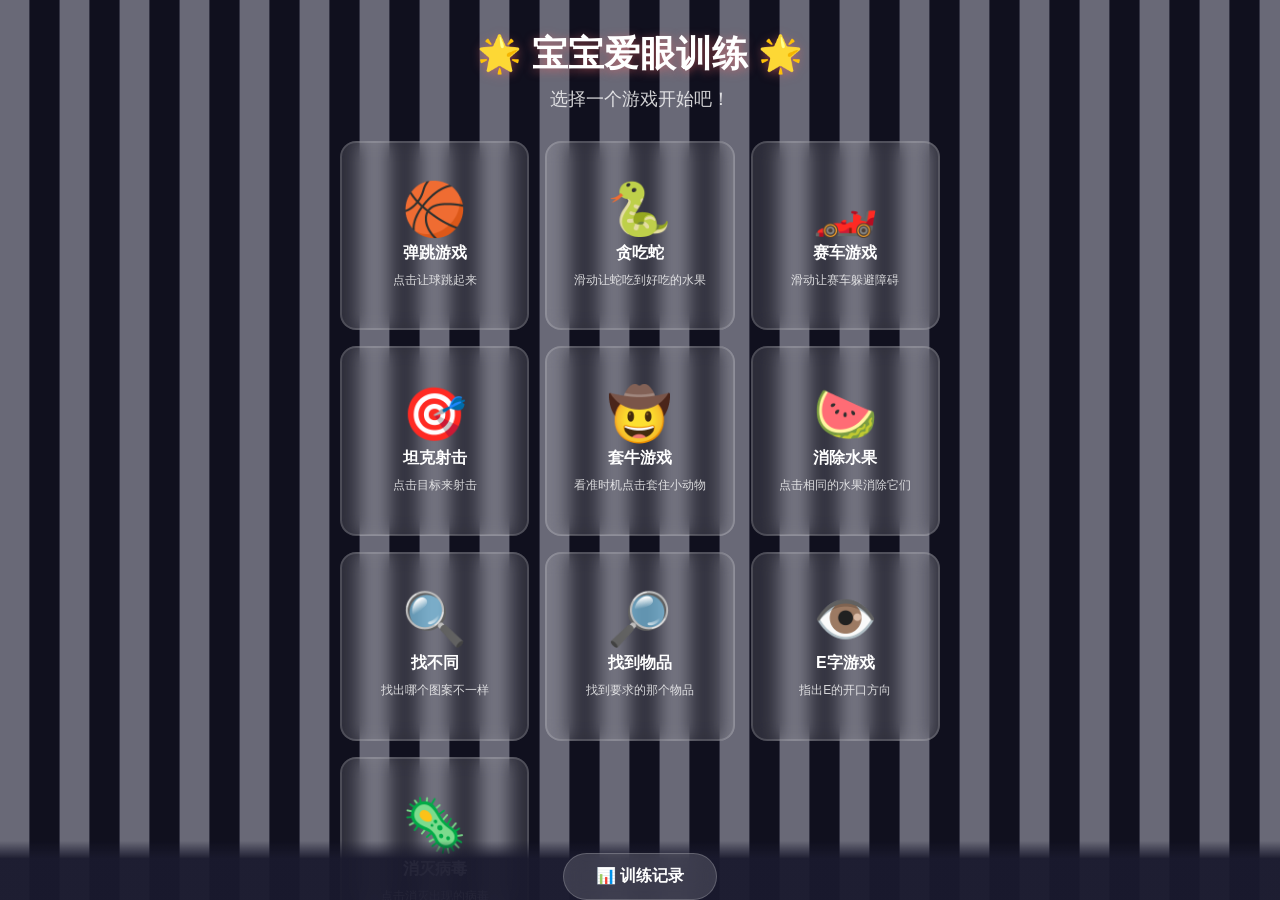
==== index-standalone.html @ 7d53bbf2 "feat: add standalone single-file HTML version Single 86KB file with all CSS/JS inlined for easy depl" ====
<!DOCTYPE html>
<html lang="zh-CN">
<head>
<meta charset="UTF-8">
<meta name="viewport" content="width=device-width, initial-scale=1.0, user-scalable=no, viewport-fit=cover">
<meta name="apple-mobile-web-app-capable" content="yes">
<meta name="apple-mobile-web-app-status-bar-style" content="black-translucent">
<title>弱视训练游戏 - 宝宝爱眼</title>
<style>
/* ===== 全局样式 ===== */
* {
  margin: 0;
  padding: 0;
  box-sizing: border-box;
  -webkit-tap-highlight-color: transparent;
  -webkit-user-select: none;
  user-select: none;
}

:root {
  --primary: #FF6B6B;
  --primary-dark: #EE5A5A;
  --secondary: #4ECDC4;
  --accent: #FFE66D;
  --bg: #1a1a2e;
  --card-bg: rgba(255, 255, 255, 0.12);
  --text: #ffffff;
  --text-secondary: rgba(255, 255, 255, 0.8);
  --radius: 16px;
  --shadow: 0 4px 20px rgba(0, 0, 0, 0.3);
}

html, body {
  width: 100%;
  height: 100%;
  overflow: hidden;
  font-family: -apple-system, BlinkMacSystemFont, "Segoe UI", "PingFang SC", "Hiragino Sans GB", "Microsoft YaHei", sans-serif;
  background: #1a1a2e;
  color: var(--text);
  touch-action: manipulation;
}

/* ===== 条纹背景 ===== */
#stripe-bg {
  position: fixed;
  top: 0;
  left: 0;
  width: 100%;
  height: 100%;
  z-index: 0;
  pointer-events: none;
}

/* ===== 页面切换 ===== */
.page {
  position: fixed;
  top: 0;
  left: 0;
  width: 100%;
  height: 100%;
  z-index: 1;
  display: none;
  flex-direction: column;
  overflow-y: auto;
  -webkit-overflow-scrolling: touch;
}
.page.active {
  display: flex;
}

/* ===== 主页 ===== */
#home-page {
  padding: env(safe-area-inset-top, 20px) 20px env(safe-area-inset-bottom, 20px);
  align-items: center;
}

.home-header {
  text-align: center;
  padding: 30px 0 20px;
  z-index: 1;
}

.title {
  font-size: clamp(24px, 5vw, 36px);
  font-weight: 800;
  color: #fff;
  text-shadow: 0 2px 10px rgba(255, 107, 107, 0.5);
  margin-bottom: 8px;
}

.subtitle {
  font-size: clamp(14px, 3vw, 18px);
  color: var(--text-secondary);
}

.game-grid {
  display: grid;
  grid-template-columns: repeat(2, 1fr);
  gap: 12px;
  width: 100%;
  max-width: 600px;
  padding: 10px 0 80px;
  z-index: 1;
}

@media (min-width: 768px) {
  .game-grid {
    grid-template-columns: repeat(3, 1fr);
    gap: 16px;
  }
}

.game-card {
  background: var(--card-bg);
  backdrop-filter: blur(10px);
  -webkit-backdrop-filter: blur(10px);
  border-radius: var(--radius);
  padding: 16px 12px;
  text-align: center;
  cursor: pointer;
  transition: transform 0.15s, background 0.15s;
  border: 2px solid rgba(255, 255, 255, 0.15);
  aspect-ratio: 1;
  display: flex;
  flex-direction: column;
  justify-content: center;
  align-items: center;
  gap: 8px;
}

.game-card:active {
  transform: scale(0.95);
  background: rgba(255, 255, 255, 0.2);
}

.game-card-icon {
  font-size: clamp(36px, 8vw, 52px);
  line-height: 1;
}

.game-card-name {
  font-size: clamp(13px, 2.8vw, 16px);
  font-weight: 700;
  color: #fff;
}

.game-card-desc {
  font-size: clamp(10px, 2vw, 12px);
  color: var(--text-secondary);
}

.home-footer {
  position: fixed;
  bottom: 0;
  left: 0;
  right: 0;
  padding: 12px 20px env(safe-area-inset-bottom, 12px);
  text-align: center;
  z-index: 2;
  background: linear-gradient(transparent, rgba(26, 26, 46, 0.95) 30%);
}

.btn-stats {
  background: rgba(255, 255, 255, 0.15);
  backdrop-filter: blur(10px);
  -webkit-backdrop-filter: blur(10px);
  border: 1px solid rgba(255, 255, 255, 0.2);
  color: #fff;
  padding: 12px 32px;
  border-radius: 30px;
  font-size: 16px;
  font-weight: 600;
  cursor: pointer;
  transition: background 0.15s;
}

.btn-stats:active {
  background: rgba(255, 255, 255, 0.25);
}

/* ===== 游戏页面通用 ===== */
.game-header {
  display: flex;
  align-items: center;
  justify-content: space-between;
  padding: 10px 16px;
  padding-top: env(safe-area-inset-top, 10px);
  background: rgba(0, 0, 0, 0.5);
  z-index: 2;
  min-height: 50px;
}

.btn-back {
  background: rgba(255, 255, 255, 0.2);
  border: none;
  color: #fff;
  padding: 8px 16px;
  border-radius: 20px;
  font-size: 14px;
  font-weight: 600;
  cursor: pointer;
  transition: background 0.15s;
}

.btn-back:active {
  background: rgba(255, 255, 255, 0.35);
}

.game-title {
  font-size: 18px;
  font-weight: 700;
}

.game-score {
  font-size: 16px;
  font-weight: 700;
  color: var(--accent);
  min-width: 80px;
  text-align: right;
}

.game-container {
  flex: 1;
  position: relative;
  overflow: hidden;
  display: flex;
  align-items: center;
  justify-content: center;
}

#game-canvas {
  display: block;
  max-width: 100%;
  max-height: 100%;
  touch-action: none;
}

/* ===== 游戏结束弹窗 ===== */
.game-over-overlay {
  display: none;
  position: fixed;
  top: 0;
  left: 0;
  width: 100%;
  height: 100%;
  background: rgba(0, 0, 0, 0.7);
  z-index: 10;
  justify-content: center;
  align-items: center;
}

.game-over-overlay.active {
  display: flex;
}

.game-over-card {
  background: linear-gradient(135deg, #2d2d5e, #1a1a2e);
  border-radius: 24px;
  padding: 40px 32px;
  text-align: center;
  max-width: 340px;
  width: 90%;
  border: 2px solid rgba(255, 255, 255, 0.2);
  box-shadow: 0 20px 60px rgba(0, 0, 0, 0.5);
}

.game-over-title {
  font-size: 32px;
  margin-bottom: 12px;
}

.game-over-score {
  font-size: 24px;
  font-weight: 700;
  color: var(--accent);
  margin-bottom: 4px;
}

.game-over-best {
  font-size: 14px;
  color: var(--text-secondary);
  margin-bottom: 24px;
}

.game-over-buttons {
  display: flex;
  gap: 12px;
  justify-content: center;
}

.btn-primary, .btn-secondary {
  padding: 12px 24px;
  border-radius: 25px;
  font-size: 16px;
  font-weight: 700;
  cursor: pointer;
  border: none;
  transition: transform 0.1s, opacity 0.1s;
}

.btn-primary {
  background: var(--primary);
  color: #fff;
}

.btn-secondary {
  background: rgba(255, 255, 255, 0.15);
  color: #fff;
}

.btn-primary:active, .btn-secondary:active {
  transform: scale(0.95);
  opacity: 0.8;
}

/* ===== 统计页面 ===== */
.page-header {
  display: flex;
  align-items: center;
  gap: 16px;
  padding: 10px 16px;
  padding-top: env(safe-area-inset-top, 10px);
  background: rgba(0, 0, 0, 0.5);
  min-height: 50px;
}

.page-header h2 {
  font-size: 20px;
  font-weight: 700;
}

.stats-content {
  flex: 1;
  padding: 20px;
  overflow-y: auto;
  -webkit-overflow-scrolling: touch;
}

.stats-summary {
  display: grid;
  grid-template-columns: repeat(2, 1fr);
  gap: 12px;
  margin-bottom: 20px;
}

.stat-card {
  background: var(--card-bg);
  backdrop-filter: blur(10px);
  -webkit-backdrop-filter: blur(10px);
  border-radius: var(--radius);
  padding: 16px;
  text-align: center;
  border: 1px solid rgba(255, 255, 255, 0.15);
}

.stat-card-value {
  font-size: 28px;
  font-weight: 800;
  color: var(--accent);
}

.stat-card-label {
  font-size: 12px;
  color: var(--text-secondary);
  margin-top: 4px;
}

.stats-chart-container {
  background: var(--card-bg);
  backdrop-filter: blur(10px);
  -webkit-backdrop-filter: blur(10px);
  border-radius: var(--radius);
  padding: 16px;
  margin-bottom: 20px;
  border: 1px solid rgba(255, 255, 255, 0.15);
}

.stats-list {
  display: flex;
  flex-direction: column;
  gap: 8px;
}

.stats-item {
  background: var(--card-bg);
  backdrop-filter: blur(10px);
  -webkit-backdrop-filter: blur(10px);
  border-radius: 12px;
  padding: 12px 16px;
  display: flex;
  justify-content: space-between;
  align-items: center;
  border: 1px solid rgba(255, 255, 255, 0.1);
}

.stats-item-game {
  font-weight: 600;
}

.stats-item-info {
  font-size: 12px;
  color: var(--text-secondary);
}

.stats-item-score {
  font-weight: 700;
  color: var(--accent);
}

/* ===== 游戏内指令提示 ===== */
.game-hint {
  position: absolute;
  top: 50%;
  left: 50%;
  transform: translate(-50%, -50%);
  background: rgba(0, 0, 0, 0.7);
  color: #fff;
  padding: 16px 24px;
  border-radius: 20px;
  font-size: 18px;
  font-weight: 600;
  pointer-events: none;
  z-index: 5;
  animation: hintPulse 1.5s ease-in-out infinite;
}

@keyframes hintPulse {
  0%, 100% { opacity: 0.7; }
  50% { opacity: 1; }
}

/* ===== 倒计时 ===== */
.countdown {
  position: absolute;
  top: 50%;
  left: 50%;
  transform: translate(-50%, -50%);
  font-size: 80px;
  font-weight: 900;
  color: #fff;
  text-shadow: 0 0 40px rgba(255, 107, 107, 0.8);
  z-index: 6;
  pointer-events: none;
  animation: countPop 0.5s ease-out;
}

@keyframes countPop {
  0% { transform: translate(-50%, -50%) scale(2); opacity: 0; }
  50% { opacity: 1; }
  100% { transform: translate(-50%, -50%) scale(1); opacity: 1; }
}
</style>
</head>
<body>
  <!-- 条纹背景 -->
  <canvas id="stripe-bg"></canvas>

  <!-- 主页面：游戏选择 -->
  <div id="home-page" class="page active">
    <div class="home-header">
      <h1 class="title">🌟 宝宝爱眼训练 🌟</h1>
      <p class="subtitle">选择一个游戏开始吧！</p>
    </div>
    <div class="game-grid" id="game-grid">
      <!-- 游戏卡片由 JS 动态生成 -->
    </div>
    <div class="home-footer">
      <button class="btn-stats" id="btn-stats">📊 训练记录</button>
    </div>
  </div>

  <!-- 统计页面 -->
  <div id="stats-page" class="page">
    <div class="page-header">
      <button class="btn-back" id="btn-back-stats">← 返回</button>
      <h2>训练记录</h2>
    </div>
    <div class="stats-content" id="stats-content">
      <div class="stats-summary" id="stats-summary"></div>
      <div class="stats-chart-container">
        <canvas id="stats-chart"></canvas>
      </div>
      <div class="stats-list" id="stats-list"></div>
    </div>
  </div>

  <!-- 游戏页面容器 -->
  <div id="game-page" class="page">
    <div class="game-header">
      <button class="btn-back" id="btn-back-game">← 退出</button>
      <span class="game-title" id="game-title"></span>
      <span class="game-score" id="game-score">得分: 0</span>
    </div>
    <div class="game-container" id="game-container">
      <canvas id="game-canvas"></canvas>
    </div>
    <div class="game-over-overlay" id="game-over-overlay">
      <div class="game-over-card">
        <h2 class="game-over-title">🎉 真棒！</h2>
        <p class="game-over-score" id="game-over-score">得分: 0</p>
        <p class="game-over-best" id="game-over-best">最高分: 0</p>
        <div class="game-over-buttons">
          <button class="btn-primary" id="btn-replay">🔄 再玩一次</button>
          <button class="btn-secondary" id="btn-home">🏠 返回首页</button>
        </div>
      </div>
    </div>
  </div>

<script>
/**
 * 弱视训练条纹背景
 * - 黑白高对比度光栅条纹
 * - 支持垂直/水平滚动
 * - 速度、粗细、对比度可调
 */
class StripeBackground {
  constructor() {
    this.canvas = document.getElementById('stripe-bg');
    this.ctx = this.canvas.getContext('2d');
    this.offset = 0;
    this.speed = 0.8;
    this.stripeWidth = 30;
    this.contrast = 0.35;
    this.direction = 'vertical'; // 'vertical' | 'horizontal'
    this.color1 = '#000000';
    this.color2 = '#ffffff';
    this.running = true;
    this.timer = null;

    this.resize();
    window.addEventListener('resize', () => this.resize());
  }

  resize() {
    this.canvas.width = window.innerWidth * window.devicePixelRatio;
    this.canvas.height = window.innerHeight * window.devicePixelRatio;
    this.ctx.setTransform(1, 0, 0, 1, 0, 0);
    this.ctx.scale(window.devicePixelRatio, window.devicePixelRatio);
    this.width = window.innerWidth;
    this.height = window.innerHeight;
  }

  start() {
    this.running = true;
    this.loop();
  }

  stop() {
    this.running = false;
    if (this.timer) {
      cancelAnimationFrame(this.timer);
      this.timer = null;
    }
  }

  setIntensity(level) {
    // level: 1-5
    this.speed = 0.3 + level * 0.3;
    this.contrast = 0.15 + level * 0.08;
    this.stripeWidth = 40 - level * 4;
  }

  loop() {
    if (!this.running) return;

    const ctx = this.ctx;
    const w = this.width;
    const h = this.height;
    const sw = this.stripeWidth;

    // 半透明覆盖实现条纹
    ctx.clearRect(0, 0, w, h);

    if (this.direction === 'vertical') {
      // 垂直条纹水平滚动
      this.offset = (this.offset + this.speed) % (sw * 2);
      let x = -this.offset;
      while (x < w) {
        ctx.fillStyle = this.color1;
        ctx.fillRect(x, 0, sw, h);
        x += sw;
        ctx.fillStyle = this.color2;
        ctx.fillRect(x, 0, sw, h);
        x += sw;
      }
    } else {
      // 水平条纹垂直滚动
      this.offset = (this.offset + this.speed) % (sw * 2);
      let y = -this.offset;
      while (y < h) {
        ctx.fillStyle = this.color1;
        ctx.fillRect(0, y, w, sw);
        y += sw;
        ctx.fillStyle = this.color2;
        ctx.fillRect(0, y, w, sw);
        y += sw;
      }
    }

    // 降低整体不透明度
    ctx.fillStyle = `rgba(26, 26, 46, ${1 - this.contrast})`;
    ctx.fillRect(0, 0, w, h);

    this.timer = requestAnimationFrame(() => this.loop());
  }
}

// 全局实例
const stripeBg = new StripeBackground();
stripeBg.start();
/**
 * 训练数据统计模块
 * - 使用 localStorage 存储训练记录
 * - 支持按游戏、日期查询
 * - 提供汇总统计和图表数据
 */
const StatsManager = {
  STORAGE_KEY: 'amblyopia_training_stats',

  _load() {
    try {
      const raw = localStorage.getItem(this.STORAGE_KEY);
      return raw ? JSON.parse(raw) : [];
    } catch {
      return [];
    }
  },

  _save(records) {
    try {
      localStorage.setItem(this.STORAGE_KEY, JSON.stringify(records));
    } catch {
      // storage full, remove oldest
      const all = this._load();
      all.shift();
      localStorage.setItem(this.STORAGE_KEY, JSON.stringify(all));
    }
  },

  /**
   * 记录一次训练
   * @param {string} gameId - 游戏ID
   * @param {string} gameName - 游戏名称
   * @param {number} score - 得分
   * @param {number} duration - 时长（秒）
   */
  record(gameId, gameName, score, duration) {
    const record = {
      id: Date.now(),
      gameId,
      gameName,
      score,
      duration,
      date: new Date().toISOString(),
    };
    const all = this._load();
    all.push(record);
    // 只保留最近1000条
    if (all.length > 1000) {
      all.splice(0, all.length - 1000);
    }
    this._save(all);
    return record;
  },

  /** 获取所有记录 */
  getAll() {
    return this._load();
  },

  /** 获取今天记录 */
  getToday() {
    const today = new Date().toISOString().slice(0, 10);
    return this._load().filter(r => r.date.slice(0, 10) === today);
  },

  /** 获取最近N天记录 */
  getRecentDays(days = 7) {
    const cutoff = new Date();
    cutoff.setDate(cutoff.getDate() - days);
    return this._load().filter(r => new Date(r.date) >= cutoff);
  },

  /** 获取汇总统计 */
  getSummary() {
    const all = this._load();
    const today = this.getToday();

    const totalDuration = all.reduce((s, r) => s + (r.duration || 0), 0);
    const todayDuration = today.reduce((s, r) => s + (r.duration || 0), 0);
    const totalGames = all.length;

    // 每个游戏的最高分
    const bestScores = {};
    all.forEach(r => {
      if (!bestScores[r.gameId] || r.score > bestScores[r.gameId]) {
        bestScores[r.gameId] = r.score;
      }
    });

    return {
      totalDuration,
      todayDuration,
      totalGames,
      todayGames: today.length,
      bestScores,
      streak: this._calcStreak(all),
    };
  },

  /** 计算连续训练天数 */
  _calcStreak(records) {
    if (records.length === 0) return 0;
    const dates = new Set(records.map(r => r.date.slice(0, 10)));
    let streak = 0;
    const d = new Date();
    while (dates.has(d.toISOString().slice(0, 10))) {
      streak++;
      d.setDate(d.getDate() - 1);
    }
    // 检查今天是否有记录
    const today = new Date().toISOString().slice(0, 10);
    if (!dates.has(today) && streak === 0) {
      // 检查昨天
      const yesterday = new Date(Date.now() - 86400000).toISOString().slice(0, 10);
      if (dates.has(yesterday)) {
        let s = 0;
        const d2 = new Date(Date.now() - 86400000);
        while (dates.has(d2.toISOString().slice(0, 10))) {
          s++;
          d2.setDate(d2.getDate() - 1);
        }
        return s;
      }
    }
    return streak;
  },

  /** 每日训练时长（最近N天） */
  getDailyDuration(days = 7) {
    const result = [];
    for (let i = days - 1; i >= 0; i--) {
      const d = new Date();
      d.setDate(d.getDate() - i);
      const dateStr = d.toISOString().slice(0, 10);
      const dayRecords = this._load().filter(r => r.date.slice(0, 10) === dateStr);
      const total = dayRecords.reduce((s, r) => s + (r.duration || 0), 0);
      result.push({
        date: dateStr.slice(5), // MM-DD
        minutes: Math.round(total / 60 * 10) / 10,
      });
    }
    return result;
  },

  /** 清除所有记录 */
  clear() {
    localStorage.removeItem(this.STORAGE_KEY);
  },
};
/**
 * 游戏基类 - 所有游戏继承此类
 * 提供通用功能：画布管理、得分、计时、结束逻辑
 */
class BaseGame {
  constructor(config) {
    this.id = config.id;
    this.name = config.name;
    this.description = config.description || '';
    this.icon = config.icon || '🎮';
    this.duration = config.duration || 60; // 默认60秒
    this.canvasId = config.canvasId || 'game-canvas';

    this.canvas = null;
    this.ctx = null;
    this.width = 0;
    this.height = 0;
    this.score = 0;
    this.timeLeft = this.duration;
    this.isRunning = false;
    this.isPaused = false;
    this.isEnded = false;
    this.startTime = 0;
    this.timer = null;
    this.animFrame = null;

    // 回调
    this.onScoreChange = null;
    this.onTimeChange = null;
    this.onGameOver = null;
  }

  /** 初始化画布 */
  initCanvas() {
    this.canvas = document.getElementById(this.canvasId);
    if (!this.canvas) return;

    this.ctx = this.canvas.getContext('2d');
    const container = this.canvas.parentElement;
    const maxW = container.clientWidth;
    const maxH = container.clientHeight;

    // iPad 适配：使用合适比例
    const ratio = Math.min(maxW / 400, maxH / 700, 1.2);
    this.width = Math.floor(400 * ratio);
    this.height = Math.floor(700 * ratio);

    this.canvas.width = this.width * window.devicePixelRatio;
    this.canvas.height = this.height * window.devicePixelRatio;
    this.canvas.style.width = this.width + 'px';
    this.canvas.style.height = this.height + 'px';
    this.ctx.setTransform(1, 0, 0, 1, 0, 0);
    this.ctx.scale(window.devicePixelRatio, window.devicePixelRatio);
  }

  /** 开始游戏 */
  start() {
    this.initCanvas();
    this.score = 0;
    this.timeLeft = this.duration;
    this.isRunning = true;
    this.isEnded = false;
    this.startTime = Date.now();
    this._notifyScore();
    this._notifyTime();

    this.onStart();
    this._startTimer();
    this._gameLoop();
  }

  /** 停止游戏 */
  stop() {
    this.isRunning = false;
    if (this.timer) clearInterval(this.timer);
    if (this.animFrame) cancelAnimationFrame(this.animFrame);
    this.onStop();
  }

  /** 结束游戏 */
  endGame() {
    if (this.isEnded) return;
    this.isEnded = true;
    this.isRunning = false;
    if (this.timer) clearInterval(this.timer);
    if (this.animFrame) cancelAnimationFrame(this.animFrame);

    const elapsed = Math.round((Date.now() - this.startTime) / 1000);
    this.onEnd();

    if (this.onGameOver) {
      this.onGameOver({
        gameId: this.id,
        gameName: this.name,
        score: this.score,
        duration: elapsed,
      });
    }
  }

  /** 增加分数 */
  addScore(points = 1) {
    this.score += points;
    this._notifyScore();
  }

  // ===== 内部方法 =====

  _startTimer() {
    this.timer = setInterval(() => {
      if (!this.isRunning) return;
      this.timeLeft--;
      this._notifyTime();
      if (this.timeLeft <= 0) {
        this.endGame();
      }
    }, 1000);
  }

  _gameLoop() {
    if (!this.isRunning) return;
    this.onUpdate();
    this.onDraw();
    this.animFrame = requestAnimationFrame(() => this._gameLoop());
  }

  _notifyScore() {
    if (this.onScoreChange) this.onScoreChange(this.score);
  }

  _notifyTime() {
    if (this.onTimeChange) this.onTimeChange(this.timeLeft);
  }

  // ===== 子类重写 =====
  onStart() {}
  onStop() {}
  onEnd() {}
  onUpdate() {}
  onDraw() {
    // 默认清屏
    this.ctx.clearRect(0, 0, this.width, this.height);
  }
}
/**
 * 弹跳游戏 - 点击屏幕让小球跳到上方平台
 * 适合3岁宝宝，简单点击操作
 */
class BounceGame extends BaseGame {
  constructor() {
    super({
      id: 'bounce',
      name: '弹跳游戏',
      icon: '🏀',
      description: '点击让球跳起来',
      duration: 60,
    });
  }

  onStart() {
    this.ball = {
      x: this.width / 2,
      y: this.height * 0.7,
      radius: 18,
      vy: 0,
      color: '#FF6B6B',
    };
    this.platforms = [];
    this.gravity = 0.4;
    this.jumpForce = -9;
    this.scrollSpeed = 1.2;
    this.cameraY = 0;
    this.touchActive = false;

    // 生成初始平台
    for (let i = 0; i < 8; i++) {
      this._addPlatform(i * 90);
    }

    // 触摸事件
    this._onTouch = (e) => {
      e.preventDefault();
      if (!this.isRunning) return;
      this.ball.vy = this.jumpForce;
    };
    this.canvas.addEventListener('touchstart', this._onTouch, { passive: false });
    this.canvas.addEventListener('mousedown', this._onTouch);
  }

  _addPlatform(baseY) {
    const pw = 70 + Math.random() * 40;
    this.platforms.push({
      x: 30 + Math.random() * (this.width - pw - 60),
      y: this.height - baseY - Math.random() * 20,
      w: pw,
      h: 14,
      color: `hsl(${Math.random() * 60 + 180}, 70%, 55%)`,
      scored: false,
    });
  }

  onUpdate() {
    // 物理
    if (this.ball.vy < 8) {
      this.ball.vy += this.gravity;
    }
    this.ball.y += this.ball.vy;

    // 相机跟随
    if (this.ball.y < this.height * 0.35) {
      const diff = this.height * 0.35 - this.ball.y;
      this.ball.y += diff;
      this.cameraY += diff;

      // 移动平台
      this.platforms.forEach(p => { p.y += diff; });

      // 移除屏幕外平台，添加新平台
      this.platforms = this.platforms.filter(p => p.y < this.height + 50);
      while (this.platforms.length < 8) {
        const lastP = this.platforms[this.platforms.length - 1];
        this._addPlatform(-lastP.y + this.height - 80 - Math.random() * 40);
      }
    }

    // 边界检查
    if (this.ball.x - this.ball.radius < 0) {
      this.ball.x = this.ball.radius;
    }
    if (this.ball.x + this.ball.radius > this.width) {
      this.ball.x = this.width - this.ball.radius;
    }

    // 掉落死亡
    if (this.ball.y > this.height + 60) {
      this.endGame();
    }

    // 平台碰撞
    for (const p of this.platforms) {
      if (
        this.ball.vy > 0 &&
        this.ball.y + this.ball.radius > p.y &&
        this.ball.y + this.ball.radius < p.y + p.h + 15 &&
        this.ball.x > p.x - 5 &&
        this.ball.x < p.x + p.w + 5
      ) {
        this.ball.vy = this.jumpForce;
        if (!p.scored) {
          p.scored = true;
          this.addScore(1);
        }
      }
    }
  }

  onDraw() {
    const ctx = this.ctx;
    ctx.clearRect(0, 0, this.width, this.height);

    // 平台
    for (const p of this.platforms) {
      ctx.fillStyle = p.color;
      ctx.beginPath();
      const r = 7;
      const x = p.x, y = p.y, w = p.w, h = p.h;
      ctx.moveTo(x + r, y);
      ctx.lineTo(x + w - r, y);
      ctx.arcTo(x + w, y, x + w, y + r, r);
      ctx.lineTo(x + w, y + h - r);
      ctx.arcTo(x + w, y + h, x + w - r, y + h, r);
      ctx.lineTo(x + r, y + h);
      ctx.arcTo(x, y + h, x, y + h - r, r);
      ctx.lineTo(x, y + r);
      ctx.arcTo(x, y, x + r, y, r);
      ctx.fill();

      // 光泽
      ctx.fillStyle = 'rgba(255,255,255,0.3)';
      ctx.fillRect(x + 4, y + 2, w - 8, 4);
    }

    // 球
    const b = this.ball;
    ctx.fillStyle = b.color;
    ctx.beginPath();
    ctx.arc(b.x, b.y, b.radius, 0, Math.PI * 2);
    ctx.fill();

    // 球的光泽
    ctx.fillStyle = 'rgba(255,255,255,0.35)';
    ctx.beginPath();
    ctx.arc(b.x - 4, b.y - 5, b.radius * 0.35, 0, Math.PI * 2);
    ctx.fill();

    // 球的表情
    ctx.fillStyle = '#fff';
    ctx.beginPath();
    ctx.arc(b.x - 5, b.y - 3, 4, 0, Math.PI * 2);
    ctx.arc(b.x + 5, b.y - 3, 4, 0, Math.PI * 2);
    ctx.fill();
    ctx.fillStyle = '#333';
    ctx.beginPath();
    ctx.arc(b.x - 4, b.y - 3, 2, 0, Math.PI * 2);
    ctx.arc(b.x + 6, b.y - 3, 2, 0, Math.PI * 2);
    ctx.fill();
    // 微笑
    ctx.strokeStyle = '#333';
    ctx.lineWidth = 2;
    ctx.beginPath();
    ctx.arc(b.x, b.y + 1, 8, 0.15 * Math.PI, 0.85 * Math.PI);
    ctx.stroke();
  }

  onStop() {
    this.canvas.removeEventListener('touchstart', this._onTouch);
    this.canvas.removeEventListener('mousedown', this._onTouch);
  }
}
/**
 * 贪吃蛇游戏 - 滑动控制蛇的方向吃食物
 * 简化版适合3岁宝宝，碰撞边界会反弹而不是死亡
 */
class SnakeGame extends BaseGame {
  constructor() {
    super({
      id: 'snake',
      name: '贪吃蛇',
      icon: '🐍',
      description: '滑动让蛇吃到好吃的水果',
      duration: 60,
    });
  }

  onStart() {
    this.gridSize = 20;
    this.cols = Math.floor(this.width / this.gridSize);
    this.rows = Math.floor(this.height / this.gridSize);

    this.snake = [
      { x: Math.floor(this.cols / 2), y: Math.floor(this.rows / 2) },
    ];
    this.dir = { x: 1, y: 0 };
    this.nextDir = { x: 1, y: 0 };
    this.food = this._spawnFood();
    this.moveTimer = 0;
    this.moveInterval = 10; // 帧
    this.frameCount = 0;
    this.growCount = 0;

    // 触摸滑动
    this.touchStart = null;
    this._onTouchStart = (e) => {
      e.preventDefault();
      const t = e.touches[0];
      this.touchStart = { x: t.clientX, y: t.clientY };
    };
    this._onTouchMove = (e) => {
      e.preventDefault();
      if (!this.touchStart) return;
      const t = e.touches[0];
      const dx = t.clientX - this.touchStart.x;
      const dy = t.clientY - this.touchStart.y;
      if (Math.abs(dx) < 20 && Math.abs(dy) < 20) return;

      if (Math.abs(dx) > Math.abs(dy)) {
        this.nextDir = { x: dx > 0 ? 1 : -1, y: 0 };
      } else {
        this.nextDir = { x: 0, y: dy > 0 ? 1 : -1 };
      }
      this.touchStart = { x: t.clientX, y: t.clientY };
    };

    this.canvas.addEventListener('touchstart', this._onTouchStart, { passive: false });
    this.canvas.addEventListener('touchmove', this._onTouchMove, { passive: false });

    // 键盘支持
    this._onKey = (e) => {
      const map = {
        ArrowUp: { x: 0, y: -1 },
        ArrowDown: { x: 0, y: 1 },
        ArrowLeft: { x: -1, y: 0 },
        ArrowRight: { x: 1, y: 0 },
      };
      if (map[e.key]) {
        this.nextDir = map[e.key];
      }
    };
    document.addEventListener('keydown', this._onKey);
  }

  _spawnFood() {
    let pos;
    do {
      pos = {
        x: Math.floor(Math.random() * this.cols),
        y: Math.floor(Math.random() * this.rows),
      };
    } while (this.snake.some(s => s.x === pos.x && s.y === pos.y));
    return pos;
  }

  onUpdate() {
    this.frameCount++;

    if (this.frameCount - this.moveTimer < this.moveInterval) return;
    this.moveTimer = this.frameCount;

    // 更新方向（不允许反向）
    if (this.nextDir.x !== -this.dir.x || this.nextDir.y !== -this.dir.y) {
      this.dir = this.nextDir;
    }

    const head = this.snake[0];
    let nx = head.x + this.dir.x;
    let ny = head.y + this.dir.y;

    // 边界反弹（适合宝宝，不会死）
    if (nx < 0) { nx = 0; this.dir.x = 1; this.nextDir.x = 1; }
    if (nx >= this.cols) { nx = this.cols - 1; this.dir.x = -1; this.nextDir.x = -1; }
    if (ny < 0) { ny = 0; this.dir.y = 1; this.nextDir.y = 1; }
    if (ny >= this.rows) { ny = this.rows - 1; this.dir.y = -1; this.nextDir.y = -1; }

    const newHead = { x: nx, y: ny };

    // 吃食物
    if (nx === this.food.x && ny === this.food.y) {
      this.snake.unshift(newHead);
      this.food = this._spawnFood();
      this.addScore(1);
      this.growCount++;

      // 加速
      if (this.moveInterval > 4 && this.growCount % 5 === 0) {
        this.moveInterval--;
      }
    } else {
      this.snake.unshift(newHead);
      this.snake.pop();
    }

    // 撞到自己（轻微惩罚）—— 但3岁版本简化为不死亡，只是反弹
    // 对于3岁宝宝，不自撞死亡
  }

  onDraw() {
    const ctx = this.ctx;
    const gs = this.gridSize;

    ctx.clearRect(0, 0, this.width, this.height);

    // 网格背景
    ctx.strokeStyle = 'rgba(255,255,255,0.04)';
    ctx.lineWidth = 0.5;
    for (let x = 0; x < this.cols; x++) {
      for (let y = 0; y < this.rows; y++) {
        ctx.strokeRect(x * gs, y * gs, gs, gs);
      }
    }

    // 食物
    const fx = this.food.x * gs + gs / 2;
    const fy = this.food.y * gs + gs / 2;
    const foods = ['🍎', '🍊', '🍇', '🍓', '🍒', '🍑', '🥝', '🫐'];
    const emoji = foods[Math.floor(Date.now() / 800) % foods.length];
    ctx.font = `${gs * 1.2}px serif`;
    ctx.textAlign = 'center';
    ctx.textBaseline = 'middle';
    ctx.fillText(emoji, fx, fy);

    // 蛇
    for (let i = this.snake.length - 1; i >= 0; i--) {
      const s = this.snake[i];
      const ratio = 1 - i / (this.snake.length + 10) * 0.5;
      const size = gs * ratio;

      if (i === 0) {
        // 头部
        ctx.fillStyle = '#4ECDC4';
        ctx.beginPath();
        const cx = s.x * gs + gs / 2;
        const cy = s.y * gs + gs / 2;
        ctx.arc(cx, cy, size / 2, 0, Math.PI * 2);
        ctx.fill();

        // 眼睛
        ctx.fillStyle = '#fff';
        ctx.beginPath();
        ctx.arc(cx - 3, cy - 3, 3.5, 0, Math.PI * 2);
        ctx.arc(cx + 3, cy - 3, 3.5, 0, Math.PI * 2);
        ctx.fill();
        ctx.fillStyle = '#333';
        ctx.beginPath();
        ctx.arc(cx - 3, cy - 3, 1.8, 0, Math.PI * 2);
        ctx.arc(cx + 3, cy - 3, 1.8, 0, Math.PI * 2);
        ctx.fill();
      } else {
        ctx.fillStyle = `hsla(175, 60%, 55%, ${0.6 + ratio * 0.4})`;
        ctx.beginPath();
        const cx = s.x * gs + gs / 2;
        const cy = s.y * gs + gs / 2;
        ctx.arc(cx, cy, size / 2, 0, Math.PI * 2);
        ctx.fill();
      }
    }
  }

  onStop() {
    this.canvas.removeEventListener('touchstart', this._onTouchStart);
    this.canvas.removeEventListener('touchmove', this._onTouchMove);
    document.removeEventListener('keydown', this._onKey);
  }
}
/**
 * 赛车游戏 - 左右移动躲避障碍物
 * 宝宝用手指左右滑动控制赛车
 */
class RacingGame extends BaseGame {
  constructor() {
    super({
      id: 'racing',
      name: '赛车游戏',
      icon: '🏎️',
      description: '滑动让赛车躲避障碍',
      duration: 60,
    });
  }

  onStart() {
    this.car = {
      x: this.width / 2,
      y: this.height * 0.75,
      w: 40,
      h: 60,
    };
    this.obstacles = [];
    this.roadOffset = 0;
    this.spawnTimer = 0;
    this.spawnInterval = 50;
    this.touchX = null;

    this._onTouchMove = (e) => {
      e.preventDefault();
      const rect = this.canvas.getBoundingClientRect();
      const x = (e.touches[0].clientX - rect.left) * (this.width / rect.width);
      this.car.x = Math.max(this.car.w / 2 + 20, Math.min(this.width - this.car.w / 2 - 20, x));
    };
    this._onMouseMove = (e) => {
      if (!this.isRunning) return;
      const rect = this.canvas.getBoundingClientRect();
      const x = (e.clientX - rect.left) * (this.width / rect.width);
      this.car.x = Math.max(this.car.w / 2 + 20, Math.min(this.width - this.car.w / 2 - 20, x));
    };
    this._onKey = (e) => {
      if (e.key === 'ArrowLeft') this.car.x -= 15;
      if (e.key === 'ArrowRight') this.car.x += 15;
      this.car.x = Math.max(this.car.w / 2 + 20, Math.min(this.width - this.car.w / 2 - 20, this.car.x));
    };

    this.canvas.addEventListener('touchmove', this._onTouchMove, { passive: false });
    this.canvas.addEventListener('touchstart', this._onTouchMove, { passive: false });
    this.canvas.addEventListener('mousemove', this._onMouseMove);
    document.addEventListener('keydown', this._onKey);
  }

  onUpdate() {
    this.roadOffset = (this.roadOffset + 3) % 40;
    this.spawnTimer++;

    if (this.spawnTimer >= this.spawnInterval) {
      this.spawnTimer = 0;
      this._spawnObstacle();
      // 逐渐加速
      if (this.spawnInterval > 20) this.spawnInterval -= 0.5;
    }

    // 移动障碍物
    for (const o of this.obstacles) {
      o.y += o.speed;
    }

    // 碰撞检测
    for (const o of this.obstacles) {
      if (
        Math.abs(this.car.x - o.x) < (this.car.w + o.w) / 2 - 8 &&
        Math.abs(this.car.y - o.y) < (this.car.h + o.h) / 2 - 8
      ) {
        this.endGame();
        return;
      }
    }

    // 移除通过的障碍物并加分
    const passed = this.obstacles.filter(o => o.y > this.height + 50 && !o.scored);
    for (const p of passed) {
      p.scored = true;
      this.addScore(1);
    }
    this.obstacles = this.obstacles.filter(o => o.y < this.height + 80);
  }

  _spawnObstacle() {
    const types = [
      { w: 35, h: 35, color: '#FF6B6B', shape: 'cone' },
      { w: 38, h: 30, color: '#FFE66D', shape: 'barrier' },
      { w: 32, h: 32, color: '#FF9F43', shape: 'rock' },
    ];
    const t = types[Math.floor(Math.random() * types.length)];
    this.obstacles.push({
      x: 55 + Math.random() * (this.width - 110),
      y: -40,
      w: t.w,
      h: t.h,
      color: t.color,
      shape: t.shape,
      speed: 2 + Math.random() * 2,
      scored: false,
    });
  }

  onDraw() {
    const ctx = this.ctx;
    ctx.clearRect(0, 0, this.width, this.height);

    // 道路
    ctx.fillStyle = '#555';
    ctx.fillRect(20, 0, this.width - 40, this.height);

    // 道路标线
    ctx.fillStyle = '#FFE66D';
    for (let y = -this.roadOffset; y < this.height; y += 40) {
      ctx.fillRect(this.width / 2 - 2, y, 4, 20);
    }

    // 路边
    ctx.fillStyle = '#8B4513';
    ctx.fillRect(0, 0, 20, this.height);
    ctx.fillRect(this.width - 20, 0, 20, this.height);
    // 路边条纹
    for (let y = -this.roadOffset; y < this.height; y += 30) {
      ctx.fillStyle = y % 60 < 30 ? '#FF6B6B' : '#fff';
      ctx.fillRect(2, y, 16, 14);
      ctx.fillRect(this.width - 18, y, 16, 14);
    }

    // 障碍物
    for (const o of this.obstacles) {
      ctx.fillStyle = o.color;
      if (o.shape === 'cone') {
        ctx.beginPath();
        ctx.moveTo(o.x, o.y - o.h / 2);
        ctx.lineTo(o.x - o.w / 2, o.y + o.h / 2);
        ctx.lineTo(o.x + o.w / 2, o.y + o.h / 2);
        ctx.closePath();
        ctx.fill();
      } else if (o.shape === 'barrier') {
        ctx.fillRect(o.x - o.w / 2, o.y - o.h / 2, o.w, o.h);
        ctx.fillStyle = '#fff';
        ctx.fillRect(o.x - o.w / 2 + 4, o.y - o.h / 2 + 4, o.w / 3, o.h / 3);
        ctx.fillRect(o.x + o.w / 6, o.y - o.h / 2 + 4, o.w / 3, o.h / 3);
      } else {
        ctx.beginPath();
        ctx.arc(o.x, o.y, o.w / 2, 0, Math.PI * 2);
        ctx.fill();
        ctx.fillStyle = 'rgba(0,0,0,0.2)';
        ctx.beginPath();
        ctx.arc(o.x - 3, o.y - 3, o.w / 6, 0, Math.PI * 2);
        ctx.fill();
      }
    }

    // 赛车
    const c = this.car;
    ctx.fillStyle = '#4ECDC4';
    ctx.beginPath();
    ctx.roundRect(c.x - c.w / 2, c.y - c.h / 2, c.w, c.h, 8);
    ctx.fill();

    // 车窗
    ctx.fillStyle = '#A8E6CF';
    ctx.fillRect(c.x - c.w * 0.25, c.y - c.h * 0.4, c.w * 0.5, c.h * 0.35);

    // 轮子
    ctx.fillStyle = '#333';
    ctx.fillRect(c.x - c.w / 2 - 3, c.y - c.h / 3, 6, 12);
    ctx.fillRect(c.x + c.w / 2 - 3, c.y - c.h / 3, 6, 12);
    ctx.fillRect(c.x - c.w / 2 - 3, c.y + c.h / 3 - 6, 6, 12);
    ctx.fillRect(c.x + c.w / 2 - 3, c.y + c.h / 3 - 6, 6, 12);
  }

  onStop() {
    this.canvas.removeEventListener('touchmove', this._onTouchMove);
    this.canvas.removeEventListener('touchstart', this._onTouchMove);
    this.canvas.removeEventListener('mousemove', this._onMouseMove);
    document.removeEventListener('keydown', this._onKey);
  }
}
/**
 * 坦克游戏 - 点击屏幕射击下落的目标
 * 宝宝点击目标来射击，训练视觉注意力和手眼协调
 */
class TankGame extends BaseGame {
  constructor() {
    super({
      id: 'tank',
      name: '坦克射击',
      icon: '🎯',
      description: '点击目标来射击',
      duration: 60,
    });
  }

  onStart() {
    this.tank = {
      x: this.width / 2,
      y: this.height - 50,
      w: 50,
      h: 40,
    };
    this.bullets = [];
    this.targets = [];
    this.spawnTimer = 0;
    this.explosions = [];

    this._onTap = (e) => {
      e.preventDefault();
      if (!this.isRunning) return;
      const rect = this.canvas.getBoundingClientRect();
      const clientX = e.touches ? e.touches[0].clientX : e.clientX;
      const clientY = e.touches ? e.touches[0].clientY : e.clientY;
      const tx = (clientX - rect.left) * (this.width / rect.width);
      const ty = (clientY - rect.top) * (this.height / rect.height);

      // 检查点击目标
      for (let i = this.targets.length - 1; i >= 0; i--) {
        const t = this.targets[i];
        const dist = Math.hypot(tx - t.x, ty - t.y);
        if (dist < t.radius + 10) {
          this.explosions.push({ x: t.x, y: t.y, radius: t.radius, alpha: 1 });
          this.targets.splice(i, 1);
          this.addScore(1);
          return;
        }
      }

      // 发射子弹
      const angle = Math.atan2(ty - this.tank.y, tx - this.tank.x);
      this.bullets.push({
        x: this.tank.x,
        y: this.tank.y - 15,
        vx: Math.cos(angle) * 6,
        vy: Math.sin(angle) * 6,
        life: 60,
      });
    };

    this.canvas.addEventListener('touchstart', this._onTap, { passive: false });
    this.canvas.addEventListener('mousedown', this._onTap);
  }

  onUpdate() {
    this.spawnTimer++;

    // 生成目标
    const spawnRate = Math.max(20, 60 - this.score * 2);
    if (this.spawnTimer >= spawnRate) {
      this.spawnTimer = 0;
      this.targets.push({
        x: 40 + Math.random() * (this.width - 80),
        y: -30,
        radius: 18 + Math.random() * 15,
        speed: 0.8 + Math.random() * 1.5,
        color: ['#FF6B6B', '#FFE66D', '#FF9F43', '#EE5A24', '#FC427B'][Math.floor(Math.random() * 5)],
      });
    }

    // 移动目标
    for (const t of this.targets) {
      t.y += t.speed;
    }

    // 目标到达底部
    this.targets = this.targets.filter(t => {
      if (t.y > this.height + 30) {
        // 漏掉了不加分，但不结束游戏（适合宝宝）
        return false;
      }
      return true;
    });

    // 移动子弹
    for (const b of this.bullets) {
      b.x += b.vx;
      b.y += b.vy;
      b.life--;
    }
    this.bullets = this.bullets.filter(b => b.life > 0 &&
      b.x > 0 && b.x < this.width && b.y > 0 && b.y < this.height);

    // 子弹碰撞
    for (let bi = this.bullets.length - 1; bi >= 0; bi--) {
      for (let ti = this.targets.length - 1; ti >= 0; ti--) {
        const b = this.bullets[bi];
        const t = this.targets[ti];
        if (Math.hypot(b.x - t.x, b.y - t.y) < t.radius + 4) {
          this.explosions.push({ x: t.x, y: t.y, radius: t.radius, alpha: 1 });
          this.targets.splice(ti, 1);
          this.bullets.splice(bi, 1);
          this.addScore(1);
          break;
        }
      }
    }

    // 爆炸动画
    for (const e of this.explosions) {
      e.alpha -= 0.04;
      e.radius += 2;
    }
    this.explosions = this.explosions.filter(e => e.alpha > 0);
  }

  onDraw() {
    const ctx = this.ctx;
    ctx.clearRect(0, 0, this.width, this.height);

    // 天空渐变
    const sky = ctx.createLinearGradient(0, 0, 0, this.height);
    sky.addColorStop(0, '#1a1a3e');
    sky.addColorStop(0.5, '#2d2d5e');
    sky.addColorStop(1, '#3d6b4f');
    ctx.fillStyle = sky;
    ctx.fillRect(0, 0, this.width, this.height);

    // 地面
    ctx.fillStyle = '#8B6914';
    ctx.fillRect(0, this.height - 60, this.width, 60);
    ctx.fillStyle = '#6B4F12';
    ctx.fillRect(0, this.height - 60, this.width, 4);

    // 目标
    for (const t of this.targets) {
      // 外圈
      ctx.strokeStyle = t.color;
      ctx.lineWidth = 3;
      ctx.beginPath();
      ctx.arc(t.x, t.y, t.radius, 0, Math.PI * 2);
      ctx.stroke();

      // 内圈
      ctx.fillStyle = t.color;
      ctx.beginPath();
      ctx.arc(t.x, t.y, t.radius * 0.5, 0, Math.PI * 2);
      ctx.fill();

      // 十字线
      ctx.strokeStyle = '#fff';
      ctx.lineWidth = 1;
      ctx.beginPath();
      ctx.moveTo(t.x, t.y - t.radius * 0.3);
      ctx.lineTo(t.x, t.y + t.radius * 0.3);
      ctx.moveTo(t.x - t.radius * 0.3, t.y);
      ctx.lineTo(t.x + t.radius * 0.3, t.y);
      ctx.stroke();
    }

    // 子弹
    ctx.fillStyle = '#FFE66D';
    for (const b of this.bullets) {
      ctx.beginPath();
      ctx.arc(b.x, b.y, 4, 0, Math.PI * 2);
      ctx.fill();
    }

    // 爆炸
    for (const e of this.explosions) {
      ctx.fillStyle = `rgba(255, 200, 50, ${e.alpha})`;
      ctx.beginPath();
      ctx.arc(e.x, e.y, e.radius, 0, Math.PI * 2);
      ctx.fill();
    }

    // 坦克
    const t = this.tank;
    // 履带
    ctx.fillStyle = '#444';
    ctx.fillRect(t.x - t.w / 2, t.y + 5, t.w, t.h - 10);
    // 车身
    ctx.fillStyle = '#5D8233';
    ctx.beginPath();
    ctx.arc(t.x, t.y - 5, t.w * 0.45, Math.PI, 0);
    ctx.fill();
    ctx.fillRect(t.x - t.w * 0.45, t.y - 20, t.w * 0.9, t.h * 0.65);
    // 炮管
    ctx.fillStyle = '#444';
    ctx.fillRect(t.x - 3, t.y - 35, 6, 22);
    // 炮塔
    ctx.fillStyle = '#6B9B3A';
    ctx.beginPath();
    ctx.arc(t.x, t.y - 12, 14, 0, Math.PI * 2);
    ctx.fill();
    // 星星
    ctx.fillStyle = '#FFE66D';
    ctx.font = '14px serif';
    ctx.textAlign = 'center';
    ctx.fillText('⭐', t.x, t.y - 8);
  }

  onStop() {
    this.canvas.removeEventListener('touchstart', this._onTap);
    this.canvas.removeEventListener('mousedown', this._onTap);
  }
}
/**
 * 套牛游戏 - 在合适的时机点击套住移动的动物
 * 训练时机把握和手眼协调
 */
class RopeGame extends BaseGame {
  constructor() {
    super({
      id: 'rope',
      name: '套牛游戏',
      icon: '🤠',
      description: '看准时机点击套住小动物',
      duration: 60,
    });
  }

  onStart() {
    this.animals = [];
    this.rope = null; // { x, y, radius, growing }
    this.spawnTimer = 0;
    this.caughtAnimals = [];
    this.missCount = 0;

    this._onTap = (e) => {
      e.preventDefault();
      if (!this.isRunning) return;
      const rect = this.canvas.getBoundingClientRect();
      const clientX = e.touches ? e.touches[0].clientX : e.clientX;
      const clientY = e.touches ? e.touches[0].clientY : e.clientY;
      const tx = (clientX - rect.left) * (this.width / rect.width);
      const ty = (clientY - rect.top) * (this.height / rect.height);

      // 检查是否套中动物
      let caught = false;
      for (let i = this.animals.length - 1; i >= 0; i--) {
        const a = this.animals[i];
        const dist = Math.hypot(tx - a.x, ty - a.y);
        if (dist < a.radius + 15) {
          this.caughtAnimals.push({
            x: a.x,
            y: a.y,
            emoji: a.emoji,
            alpha: 1,
            vy: -3,
          });
          this.animals.splice(i, 1);
          this.addScore(1);
          caught = true;
          break;
        }
      }

      if (!caught) {
        this.missCount++;
        // 显示套索动画
        this.ropeAnimations = this.ropeAnimations || [];
        this.ropeAnimations.push({ x: tx, y: ty, radius: 5, alpha: 1 });
      }
    };

    this.canvas.addEventListener('touchstart', this._onTap, { passive: false });
    this.canvas.addEventListener('mousedown', this._onTap);
  }

  onUpdate() {
    this.spawnTimer++;

    if (this.spawnTimer >= 45) {
      this.spawnTimer = 0;
      const animals = ['🐮', '🐷', '🐑', '🐔', '🐴', '🐰', '🐸', '🦆'];
      this.animals.push({
        x: -40,
        y: 100 + Math.random() * (this.height - 200),
        radius: 22,
        speed: 1 + Math.random() * 2,
        emoji: animals[Math.floor(Math.random() * animals.length)],
        wobble: Math.random() * Math.PI * 2,
      });
    }

    // 移动动物
    for (const a of this.animals) {
      a.x += a.speed;
      a.wobble += 0.03;
      a.displayY = a.y + Math.sin(a.wobble) * 10;
    }

    // 移除跑掉的动物
    this.animals = this.animals.filter(a => a.x < this.width + 60);

    // 捕获动画
    for (const c of this.caughtAnimals) {
      c.y += c.vy;
      c.alpha -= 0.02;
    }
    this.caughtAnimals = this.caughtAnimals.filter(c => c.alpha > 0);

    // 套索动画
    if (this.ropeAnimations) {
      for (const r of this.ropeAnimations) {
        r.radius += 3;
        r.alpha -= 0.06;
      }
      this.ropeAnimations = this.ropeAnimations.filter(r => r.alpha > 0);
    }
  }

  onDraw() {
    const ctx = this.ctx;
    ctx.clearRect(0, 0, this.width, this.height);

    // 草原背景
    const bg = ctx.createLinearGradient(0, 0, 0, this.height);
    bg.addColorStop(0, '#87CEEB');
    bg.addColorStop(0.6, '#90EE90');
    bg.addColorStop(1, '#228B22');
    ctx.fillStyle = bg;
    ctx.fillRect(0, 0, this.width, this.height);

    // 地面纹理
    ctx.fillStyle = '#7CCD7C';
    for (let x = 0; x < this.width; x += 40) {
      ctx.fillRect(x, this.height * 0.7 + (x % 80 === 0 ? 0 : 5), 20, 3);
    }

    // 围栏
    ctx.strokeStyle = '#8B6914';
    ctx.lineWidth = 3;
    for (let x = this.width - 20; x > 0; x -= 50) {
      ctx.beginPath();
      ctx.moveTo(x, this.height * 0.62);
      ctx.lineTo(x, this.height * 0.72);
      ctx.stroke();
    }
    ctx.strokeStyle = '#8B6914';
    ctx.lineWidth = 2;
    ctx.beginPath();
    ctx.moveTo(0, this.height * 0.65);
    ctx.lineTo(this.width, this.height * 0.65);
    ctx.moveTo(0, this.height * 0.7);
    ctx.lineTo(this.width, this.height * 0.7);
    ctx.stroke();

    // 动物
    ctx.font = '36px serif';
    ctx.textAlign = 'center';
    ctx.textBaseline = 'middle';
    for (const a of this.animals) {
      const dy = a.displayY || a.y;
      ctx.fillText(a.emoji, a.x, dy);
    }

    // 套索动画
    if (this.ropeAnimations) {
      for (const r of this.ropeAnimations) {
        ctx.strokeStyle = `rgba(139, 90, 43, ${r.alpha})`;
        ctx.lineWidth = 3;
        ctx.beginPath();
        ctx.arc(r.x, r.y, r.radius, 0, Math.PI * 2);
        ctx.stroke();
      }
    }

    // 被捕获的动物
    ctx.font = '30px serif';
    for (const c of this.caughtAnimals) {
      ctx.globalAlpha = c.alpha;
      ctx.fillText(c.emoji, c.x, c.y);
      ctx.globalAlpha = 1;
    }

    // 人物（底部）
    ctx.font = '50px serif';
    ctx.fillText('🤠', this.width / 2, this.height - 20);
  }

  onStop() {
    this.canvas.removeEventListener('touchstart', this._onTap);
    this.canvas.removeEventListener('mousedown', this._onTap);
  }
}
/**
 * 消除水果游戏 - 点击3个以上相邻的相同水果消除
 * 简化版：点击一组相同水果即可消除（适合3岁宝宝）
 */
class FruitGame extends BaseGame {
  constructor() {
    super({
      id: 'fruit',
      name: '消除水果',
      icon: '🍉',
      description: '点击相同的水果消除它们',
      duration: 60,
    });
  }

  onStart() {
    this.cols = 6;
    this.rows = 8;
    this.cellSize = Math.min(
      Math.floor((this.width - 20) / this.cols),
      Math.floor((this.height - 20) / this.rows)
    );
    this.offsetX = (this.width - this.cols * this.cellSize) / 2;
    this.offsetY = (this.height - this.rows * this.cellSize) / 2;
    this.fruits = ['🍎', '🍊', '🍋', '🍇', '🍓', '🍒'];
    this.grid = [];
    this.selected = null;
    this.eliminating = []; // 正在消除的动画
    this._initGrid();

    this._onTap = (e) => {
      e.preventDefault();
      if (!this.isRunning) return;
      const rect = this.canvas.getBoundingClientRect();
      const clientX = e.touches ? e.touches[0].clientX : e.clientX;
      const clientY = e.touches ? e.touches[0].clientY : e.clientY;
      const tx = (clientX - rect.left) * (this.width / rect.width);
      const ty = (clientY - rect.top) * (this.height / rect.height);

      const col = Math.floor((tx - this.offsetX) / this.cellSize);
      const row = Math.floor((ty - this.offsetY) / this.cellSize);

      if (col < 0 || col >= this.cols || row < 0 || row >= this.rows) return;

      // 找到所有相连的相同水果
      const target = this.grid[row][col];
      if (!target) return;
      const group = this._findGroup(col, row, target);
      if (group.length >= 2) {
        // 消除
        for (const { col: c, row: r } of group) {
          this.eliminating.push({
            x: this.offsetX + c * this.cellSize + this.cellSize / 2,
            y: this.offsetY + r * this.cellSize + this.cellSize / 2,
            fruit: this.grid[r][c],
            alpha: 1,
            scale: 1,
          });
          this.grid[r][c] = null;
        }
        this.addScore(group.length);
        // 下落和填充
        setTimeout(() => this._applyGravity(), 300);
      }
    };

    this.canvas.addEventListener('touchstart', this._onTap, { passive: false });
    this.canvas.addEventListener('mousedown', this._onTap);
  }

  _initGrid() {
    this.grid = [];
    for (let r = 0; r < this.rows; r++) {
      this.grid[r] = [];
      for (let c = 0; c < this.cols; c++) {
        this.grid[r][c] = this.fruits[Math.floor(Math.random() * this.fruits.length)];
      }
    }
  }

  _findGroup(col, row, fruit) {
    const visited = new Set();
    const group = [];
    const stack = [{ col, row }];

    while (stack.length > 0) {
      const { col: c, row: r } = stack.pop();
      const key = `${c},${r}`;
      if (visited.has(key)) continue;
      if (c < 0 || c >= this.cols || r < 0 || r >= this.rows) continue;
      if (this.grid[r][c] !== fruit) continue;

      visited.add(key);
      group.push({ col: c, row: r });

      stack.push({ col: c + 1, row: r });
      stack.push({ col: c - 1, row: r });
      stack.push({ col: c, row: r + 1 });
      stack.push({ col: c, row: r - 1 });
    }

    return group;
  }

  _applyGravity() {
    // 下落
    for (let c = 0; c < this.cols; c++) {
      let writeRow = this.rows - 1;
      for (let r = this.rows - 1; r >= 0; r--) {
        if (this.grid[r][c] !== null) {
          this.grid[writeRow][c] = this.grid[r][c];
          if (writeRow !== r) this.grid[r][c] = null;
          writeRow--;
        }
      }
      // 填充新水果
      for (let r = writeRow; r >= 0; r--) {
        this.grid[r][c] = this.fruits[Math.floor(Math.random() * this.fruits.length)];
      }
    }
  }

  onUpdate() {
    // 消除动画
    for (const e of this.eliminating) {
      e.alpha -= 0.04;
      e.scale += 0.03;
    }
    this.eliminating = this.eliminating.filter(e => e.alpha > 0);
  }

  onDraw() {
    const ctx = this.ctx;
    const cs = this.cellSize;
    ctx.clearRect(0, 0, this.width, this.height);

    // 网格背景
    ctx.fillStyle = 'rgba(255,255,255,0.05)';
    ctx.fillRect(this.offsetX, this.offsetY, this.cols * cs, this.rows * cs);

    ctx.font = `${cs * 0.7}px serif`;
    ctx.textAlign = 'center';
    ctx.textBaseline = 'middle';

    for (let r = 0; r < this.rows; r++) {
      for (let c = 0; c < this.cols; c++) {
        const fruit = this.grid[r][c];
        if (!fruit) continue;

        // 检查是否正在消除
        const isEliminating = this.eliminating.some(
          e => Math.abs(e.x - (this.offsetX + c * cs + cs / 2)) < 2 &&
               Math.abs(e.y - (this.offsetY + r * cs + cs / 2)) < 2
        );
        if (isEliminating) continue;

        const cx = this.offsetX + c * cs + cs / 2;
        const cy = this.offsetY + r * cs + cs / 2;

        // 单元格背景
        ctx.fillStyle = 'rgba(255,255,255,0.08)';
        ctx.beginPath();
        ctx.roundRect(cx - cs / 2 + 2, cy - cs / 2 + 2, cs - 4, cs - 4, 8);
        ctx.fill();

        ctx.fillText(fruit, cx, cy);
      }
    }

    // 消除动画
    for (const e of this.eliminating) {
      ctx.globalAlpha = e.alpha;
      ctx.font = `${cs * 0.7 * e.scale}px serif`;
      ctx.fillText(e.fruit, e.x, e.y);
      ctx.globalAlpha = 1;
    }
  }

  onStop() {
    this.canvas.removeEventListener('touchstart', this._onTap);
    this.canvas.removeEventListener('mousedown', this._onTap);
  }
}
/**
 * 找不同游戏 - 两幅图中找出不同的那一个
 * 宝宝需要在两幅相似图中找到颜色/形状不同的那个
 */
class SpotDiffGame extends BaseGame {
  constructor() {
    super({
      id: 'spotdiff',
      name: '找不同',
      icon: '🔍',
      description: '找出哪个图案不一样',
      duration: 60,
    });
  }

  onStart() {
    this.cols = 3;
    this.rows = 2;
    this.level = 1;
    this.diffCol = 0;
    this.diffRow = 0;
    this.found = false;
    this.generateLevel();
  }

  generateLevel() {
    this.cols = Math.min(3 + Math.floor(this.level / 3), 5);
    this.rows = 2 + Math.floor(this.level / 5);
    this.diffCol = Math.floor(Math.random() * this.cols);
    this.diffRow = Math.floor(Math.random() * this.rows);
    this.found = false;

    // 基础形状和颜色
    const shapes = ['circle', 'square', 'triangle', 'star', 'heart'];
    const colors = ['#FF6B6B', '#4ECDC4', '#FFE66D', '#FF9F43', '#A29BFE', '#FD79A8'];
    this.baseShape = shapes[Math.floor(Math.random() * shapes.length)];
    this.baseColor = colors[Math.floor(Math.random() * colors.length)];

    // 不同项（颜色变化或形状变化）
    const diffColors = colors.filter(c => c !== this.baseColor);
    const diffShapes = shapes.filter(s => s !== this.baseShape);

    this.diffColor = diffColors[Math.floor(Math.random() * diffColors.length)];
    this.diffShape = Math.random() < 0.5 ? this.baseShape : diffShapes[Math.floor(Math.random() * diffShapes.length)];

    // 调整难度
    if (this.level < 3) {
      // 前几关颜色差异更大
      this.diffColor = this.baseColor === '#FF6B6B' ? '#4ECDC4' : '#FF6B6B';
    }

    this._onTap = (e) => {
      e.preventDefault();
      if (!this.isRunning || this.found) return;
      const rect = this.canvas.getBoundingClientRect();
      const clientX = e.touches ? e.touches[0].clientX : e.clientX;
      const clientY = e.touches ? e.touches[0].clientY : e.clientY;
      const tx = (clientX - rect.left) * (this.width / rect.width);
      const ty = (clientY - rect.top) * (this.height / rect.height);

      const marginX = (this.width - this.cols * 100) / 2;
      const marginY = (this.height - this.rows * 120) / 2 + 80;

      const col = Math.floor((tx - marginX) / 100);
      const row = Math.floor((ty - marginY) / 120);

      if (col < 0 || col >= this.cols || row < 0 || row >= this.rows) return;

      if (col === this.diffCol && row === this.diffRow) {
        this.found = true;
        this.addScore(this.level * 5);
        this.level++;
        setTimeout(() => this.generateLevel(), 800);
      }
    };

    this.canvas.addEventListener('touchstart', this._onTap, { passive: false });
    this.canvas.addEventListener('mousedown', this._onTap);
  }

  _drawShape(ctx, x, y, shape, color, size = 35) {
    ctx.fillStyle = color;
    ctx.beginPath();
    switch (shape) {
      case 'circle':
        ctx.arc(x, y, size * 0.6, 0, Math.PI * 2);
        break;
      case 'square':
        ctx.roundRect(x - size * 0.5, y - size * 0.5, size, size, 6);
        break;
      case 'triangle':
        ctx.moveTo(x, y - size * 0.6);
        ctx.lineTo(x - size * 0.6, y + size * 0.5);
        ctx.lineTo(x + size * 0.6, y + size * 0.5);
        ctx.closePath();
        break;
      case 'star':
        for (let i = 0; i < 5; i++) {
          const angle = (i * 4 * Math.PI) / 5 - Math.PI / 2;
          const px = x + Math.cos(angle) * size * 0.6;
          const py = y + Math.sin(angle) * size * 0.6;
          if (i === 0) ctx.moveTo(px, py);
          else ctx.lineTo(px, py);
          const innerAngle = angle + (2 * Math.PI) / 5;
          ctx.lineTo(
            x + Math.cos(innerAngle) * size * 0.25,
            y + Math.sin(innerAngle) * size * 0.25
          );
        }
        ctx.closePath();
        break;
      case 'heart':
        ctx.moveTo(x, y + size * 0.3);
        ctx.bezierCurveTo(x - size * 0.5, y - size * 0.3, x - size * 0.25, y - size * 0.6, x, y - size * 0.2);
        ctx.bezierCurveTo(x + size * 0.25, y - size * 0.6, x + size * 0.5, y - size * 0.3, x, y + size * 0.3);
        break;
    }
    ctx.fill();

    // 光泽
    ctx.fillStyle = 'rgba(255,255,255,0.2)';
    ctx.beginPath();
    ctx.arc(x - size * 0.15, y - size * 0.2, size * 0.2, 0, Math.PI * 2);
    ctx.fill();
  }

  onDraw() {
    const ctx = this.ctx;
    ctx.clearRect(0, 0, this.width, this.height);

    // 标题
    ctx.fillStyle = '#fff';
    ctx.font = 'bold 22px sans-serif';
    ctx.textAlign = 'center';
    ctx.fillText('找出不一样的那个！', this.width / 2, 40);

    ctx.font = '14px sans-serif';
    ctx.fillStyle = 'rgba(255,255,255,0.6)';
    ctx.fillText(`第 ${this.level} 关`, this.width / 2, 65);

    // 网格
    const marginX = (this.width - this.cols * 100) / 2;
    const marginY = (this.height - this.rows * 120) / 2 + 80;

    for (let r = 0; r < this.rows; r++) {
      for (let c = 0; c < this.cols; c++) {
        const cx = marginX + c * 100 + 50;
        const cy = marginY + r * 120 + 55;

        // 卡片背景
        ctx.fillStyle = this.found && c === this.diffCol && r === this.diffRow
          ? 'rgba(78, 205, 196, 0.3)'
          : 'rgba(255,255,255,0.08)';
        ctx.beginPath();
        ctx.roundRect(cx - 42, cy - 48, 84, 96, 12);
        ctx.fill();

        // 画图形
        const isDiff = c === this.diffCol && r === this.diffRow;
        const color = isDiff ? this.diffColor : this.baseColor;
        const shape = isDiff ? this.diffShape : this.baseShape;
        this._drawShape(ctx, cx, cy, shape, color);

        // 找到提示
        if (this.found && isDiff) {
          ctx.strokeStyle = '#4ECDC4';
          ctx.lineWidth = 3;
          ctx.beginPath();
          ctx.roundRect(cx - 42, cy - 48, 84, 96, 12);
          ctx.stroke();

          ctx.fillText('✅', cx, cy + 55);
        }
      }
    }
  }

  onStop() {
    this.canvas.removeEventListener('touchstart', this._onTap);
    this.canvas.removeEventListener('mousedown', this._onTap);
  }
}
/**
 * 找到规定的东西 - 在一堆物品中找到要求的目标
 * 训练视觉搜索和辨别能力
 */
class FindItGame extends BaseGame {
  constructor() {
    super({
      id: 'findit',
      name: '找到物品',
      icon: '🔎',
      description: '找到要求的那个物品',
      duration: 60,
    });
  }

  onStart() {
    this.targetEmoji = '';
    this.items = [];
    this.foundCount = 0;
    this.level = 1;
    this._generatePuzzle();

    this._onTap = (e) => {
      e.preventDefault();
      if (!this.isRunning) return;
      const rect = this.canvas.getBoundingClientRect();
      const clientX = e.touches ? e.touches[0].clientX : e.clientX;
      const clientY = e.touches ? e.touches[0].clientY : e.clientY;
      const tx = (clientX - rect.left) * (this.width / rect.width);
      const ty = (clientY - rect.top) * (this.height / rect.height);

      for (let i = this.items.length - 1; i >= 0; i--) {
        const item = this.items[i];
        if (item.emoji !== this.targetEmoji) continue;
        const dist = Math.hypot(tx - item.x, ty - item.y);
        if (dist < 28) {
          this.items.splice(i, 1);
          this.addScore(1);
          this.foundCount++;
          if (this.foundCount >= this.level + 2) {
            this.level++;
            setTimeout(() => this._generatePuzzle(), 500);
          }
          return;
        }
      }

      // 点击了错误物品
      // 对于3岁宝宝，不做惩罚，只是没有反应
    };

    this.canvas.addEventListener('touchstart', this._onTap, { passive: false });
    this.canvas.addEventListener('mousedown', this._onTap);
  }

  _generatePuzzle() {
    const allEmojis = ['🍎', '🍊', '🍋', '🍇', '🍓', '🍒', '🍑', '🥝',
      '🐱', '🐶', '🐰', '🐸', '🐻', '🐼', '🐨', '🦊',
      '⭐', '❤️', '🌸', '🌈', '☀️', '🌙', '⚽', '🎈'];
    const itemCount = 12 + this.level * 2;

    // 选择目标和干扰项
    this.targetEmoji = allEmojis[Math.floor(Math.random() * allEmojis.length)];
    const targetCount = this.level + 2;
    this.foundCount = 0;
    this.items = [];

    // 生成位置（避免重叠）
    const usedPositions = [];
    const margin = 40;

    const addItem = (emoji) => {
      let attempts = 0;
      let x, y;
      do {
        x = margin + Math.random() * (this.width - 2 * margin);
        y = 100 + Math.random() * (this.height - 140);
        attempts++;
      } while (attempts < 50 && usedPositions.some(
        p => Math.hypot(p.x - x, p.y - y) < 45
      ));
      usedPositions.push({ x, y });
      this.items.push({ emoji, x, y, size: 26 + Math.random() * 8 });
    };

    // 放置目标
    for (let i = 0; i < targetCount; i++) {
      addItem(this.targetEmoji);
    }

    // 放置干扰项
    const distractors = allEmojis.filter(e => e !== this.targetEmoji);
    for (let i = 0; i < itemCount - targetCount; i++) {
      addItem(distractors[Math.floor(Math.random() * distractors.length)]);
    }

    // 随机打乱
    this.items.sort(() => Math.random() - 0.5);
  }

  onDraw() {
    const ctx = this.ctx;
    ctx.clearRect(0, 0, this.width, this.height);

    // 目标提示
    ctx.fillStyle = 'rgba(0,0,0,0.5)';
    ctx.beginPath();
    ctx.roundRect(this.width / 2 - 120, 10, 240, 60, 20);
    ctx.fill();

    ctx.fillStyle = '#FFE66D';
    ctx.font = 'bold 18px sans-serif';
    ctx.textAlign = 'center';
    ctx.fillText('请找到所有的', this.width / 2, 38);

    ctx.font = '36px serif';
    ctx.fillText(this.targetEmoji, this.width / 2, 68);

    // 进度
    ctx.fillStyle = 'rgba(255,255,255,0.6)';
    ctx.font = '14px sans-serif';
    ctx.fillText(`剩余: ${this.level + 2 - this.foundCount} | 第${this.level}关`, this.width / 2, 90);

    // 物品
    ctx.font = '30px serif';
    ctx.textBaseline = 'middle';
    for (const item of this.items) {
      ctx.font = `${item.size}px serif`;
      ctx.fillText(item.emoji, item.x, item.y);
    }
  }

  onStop() {
    this.canvas.removeEventListener('touchstart', this._onTap);
    this.canvas.removeEventListener('mousedown', this._onTap);
  }
}
/**
 * E字游戏 - 视力E字表训练
 * 显示不同方向和大小的E，宝宝指出E的开口方向
 * 经典弱视训练方法
 */
class EChartGame extends BaseGame {
  constructor() {
    super({
      id: 'echart',
      name: 'E字游戏',
      icon: '👁️',
      description: '指出E的开口方向',
      duration: 60,
    });
  }

  onStart() {
    this.currentE = null; // { size, rotation, x, y }
    this.level = 1;
    this.correctCount = 0;
    this.totalCount = 0;
    this.showFeedback = false;
    this.feedbackTimer = 0;
    this.feedbackCorrect = false;
    this._generateE();

    this._onTap = (e) => {
      e.preventDefault();
      if (!this.isRunning || this.showFeedback) return;
      const rect = this.canvas.getBoundingClientRect();
      const clientX = e.touches ? e.touches[0].clientX : e.clientX;
      const clientY = e.touches ? e.touches[0].clientY : e.clientY;
      const tx = (clientX - rect.left) * (this.width / rect.width);
      const ty = (clientY - rect.top) * (this.height / rect.height);

      // E方向：0=右, PI/2=下, PI=左, 3PI/2=上
      const angles = {
        right: 0,
        down: Math.PI / 2,
        left: Math.PI,
        up: -Math.PI / 2,
      };

      // 判断点击在哪个方向区域
      const cx = this.currentE.x;
      const cy = this.currentE.y;
      const angle = Math.atan2(ty - cy, tx - cx);
      const dir = this._angleToDir(angle);
      const correctDir = this._rotationToDir(this.currentE.rotation);

      this.totalCount++;
      if (dir === correctDir) {
        this.correctCount++;
        this.showFeedback = true;
        this.feedbackCorrect = true;
        this.feedbackTimer = 30;
        this.addScore(this.level * 2);
        this.level = Math.min(8, Math.floor(this.correctCount / 3) + 1);
      } else {
        this.showFeedback = true;
        this.feedbackCorrect = false;
        this.feedbackTimer = 20;
        if (this.level > 1 && this.correctCount % 3 === 0) {
          this.level = Math.max(1, this.level - 1);
        }
      }
      setTimeout(() => {
        this.showFeedback = false;
        this._generateE();
      }, 600);
    };

    this.canvas.addEventListener('touchstart', this._onTap, { passive: false });
    this.canvas.addEventListener('mousedown', this._onTap);
  }

  _generateE() {
    const minSize = Math.max(30, 100 - this.level * 8);
    const maxSize = Math.max(50, 150 - this.level * 10);
    const size = minSize + Math.random() * (maxSize - minSize);

    const rotations = [0, Math.PI / 2, Math.PI, -Math.PI / 2];
    const rotation = rotations[Math.floor(Math.random() * 4)];

    const margin = size;
    this.currentE = {
      size,
      rotation,
      x: margin + Math.random() * (this.width - 2 * margin),
      y: 120 + Math.random() * (this.height - 140 - margin),
    };
  }

  _rotationToDir(rotation) {
    if (Math.abs(rotation) < 0.1) return 'right';
    if (Math.abs(rotation - Math.PI / 2) < 0.1) return 'down';
    if (Math.abs(Math.abs(rotation) - Math.PI) < 0.1) return 'left';
    return 'up';
  }

  _angleToDir(angle) {
    if (angle > -Math.PI / 4 && angle <= Math.PI / 4) return 'right';
    if (angle > Math.PI / 4 && angle <= 3 * Math.PI / 4) return 'down';
    if (angle > -3 * Math.PI / 4 && angle <= -Math.PI / 4) return 'up';
    return 'left';
  }

  _drawE(ctx, x, y, size, rotation) {
    ctx.save();
    ctx.translate(x, y);
    ctx.rotate(rotation);

    const strokeW = size / 5;
    ctx.strokeStyle = '#fff';
    ctx.lineWidth = strokeW;
    ctx.lineCap = 'round';
    ctx.lineJoin = 'round';

    // E 的竖线
    ctx.beginPath();
    ctx.moveTo(-size / 2, -size / 2);
    ctx.lineTo(-size / 2, size / 2);
    ctx.stroke();

    // 三条横线
    ctx.beginPath();
    ctx.moveTo(-size / 2, -size / 2);
    ctx.lineTo(size / 2, -size / 2);
    ctx.stroke();

    ctx.beginPath();
    ctx.moveTo(-size / 2, 0);
    ctx.lineTo(size / 2 * 0.6, 0);
    ctx.stroke();

    ctx.beginPath();
    ctx.moveTo(-size / 2, size / 2);
    ctx.lineTo(size / 2, size / 2);
    ctx.stroke();

    ctx.restore();
  }

  onDraw() {
    const ctx = this.ctx;
    ctx.clearRect(0, 0, this.width, this.height);

    // 提示
    ctx.fillStyle = '#fff';
    ctx.font = 'bold 20px sans-serif';
    ctx.textAlign = 'center';
    ctx.fillText('E的开口朝哪个方向？', this.width / 2, 35);
    ctx.fillText('点击对应的方向', this.width / 2, 58);

    // 关卡
    ctx.fillStyle = 'rgba(255,255,255,0.5)';
    ctx.font = '14px sans-serif';
    ctx.fillText(`难度: ${this.level}/8 | 正确: ${this.correctCount}`, this.width / 2, 80);

    // 答案区域指示
    if (!this.showFeedback) {
      const cx = this.currentE.x;
      const cy = this.currentE.y;

      // 四个方向指示
      const indicators = [
        { x: cx + 120, y: cy, label: '右→', dir: 'right' },
        { x: cx, y: cy + 120, label: '↓下', dir: 'down' },
        { x: cx - 120, y: cy, label: '←左', dir: 'left' },
        { x: cx, y: cy - 120, label: '↑上', dir: 'up' },
      ];

      // 高亮正确答案方向（给提示）- 仅对低难度
      if (this.level <= 2) {
        const correctDir = this._rotationToDir(this.currentE.rotation);
        const ind = indicators.find(i => i.dir === correctDir);
        if (ind) {
          ctx.fillStyle = 'rgba(78, 205, 196, 0.5)';
          ctx.beginPath();
          ctx.arc(ind.x, ind.y, 25, 0, Math.PI * 2);
          ctx.fill();
        }
      }
    }

    // E字
    if (this.currentE) {
      if (this.showFeedback) {
        ctx.fillStyle = this.feedbackCorrect
          ? 'rgba(78, 205, 196, 0.2)'
          : 'rgba(255, 107, 107, 0.2)';
        ctx.beginPath();
        ctx.arc(this.currentE.x, this.currentE.y, this.currentE.size * 0.8, 0, Math.PI * 2);
        ctx.fill();
      }

      this._drawE(ctx, this.currentE.x, this.currentE.y, this.currentE.size, this.currentE.rotation);
    }

    // 反馈
    if (this.showFeedback) {
      ctx.fillStyle = this.feedbackCorrect ? '#4ECDC4' : '#FF6B6B';
      ctx.font = 'bold 32px sans-serif';
      ctx.textAlign = 'center';
      ctx.fillText(
        this.feedbackCorrect ? '✓ 对了!' : '✗ 再试试',
        this.width / 2,
        this.height - 30
      );
    }
  }

  onStop() {
    this.canvas.removeEventListener('touchstart', this._onTap);
    this.canvas.removeEventListener('mousedown', this._onTap);
  }
}
/**
 * 病毒游戏 - 点击消灭屏幕上的病毒
 * 病毒会在屏幕上出现和移动，宝宝点击消灭它们
 */
class VirusGame extends BaseGame {
  constructor() {
    super({
      id: 'virus',
      name: '消灭病毒',
      icon: '🦠',
      description: '点击消灭出现的病毒',
      duration: 60,
    });
  }

  onStart() {
    this.viruses = [];
    this.effects = []; // 消灭特效
    this.spawnTimer = 0;
    this.maxViruses = 5;
    this.missedViruses = 0;

    this._onTap = (e) => {
      e.preventDefault();
      if (!this.isRunning) return;
      const rect = this.canvas.getBoundingClientRect();
      const clientX = e.touches ? e.touches[0].clientX : e.clientX;
      const clientY = e.touches ? e.touches[0].clientY : e.clientY;
      const tx = (clientX - rect.left) * (this.width / rect.width);
      const ty = (clientY - rect.top) * (this.height / rect.height);

      for (let i = this.viruses.length - 1; i >= 0; i--) {
        const v = this.viruses[i];
        const dist = Math.hypot(tx - v.x, ty - v.y);
        if (dist < v.radius + 10) {
          // 消灭特效
          for (let j = 0; j < 6; j++) {
            const angle = (j / 6) * Math.PI * 2;
            this.effects.push({
              x: v.x,
              y: v.y,
              vx: Math.cos(angle) * 3,
              vy: Math.sin(angle) * 3,
              color: v.color,
              alpha: 1,
              size: 4 + Math.random() * 4,
            });
          }
          this.viruses.splice(i, 1);
          this.addScore(1);
          return;
        }
      }
    };

    this.canvas.addEventListener('touchstart', this._onTap, { passive: false });
    this.canvas.addEventListener('mousedown', this._onTap);
  }

  onUpdate() {
    this.spawnTimer++;

    const spawnRate = Math.max(25, 55 - this.score * 0.5);
    if (this.spawnTimer >= spawnRate && this.viruses.length < this.maxViruses + Math.floor(this.score / 10)) {
      this.spawnTimer = 0;
      const colors = ['#FF6B6B', '#FF9F43', '#EE5A24', '#FC427B', '#FF4757', '#FF6348'];
      const side = Math.floor(Math.random() * 4);
      let x, y;
      switch (side) {
        case 0: x = -30; y = Math.random() * this.height; break;
        case 1: x = this.width + 30; y = Math.random() * this.height; break;
        case 2: x = Math.random() * this.width; y = -30; break;
        case 3: x = Math.random() * this.width; y = this.height + 30; break;
      }

      this.viruses.push({
        x, y,
        targetX: 50 + Math.random() * (this.width - 100),
        targetY: 100 + Math.random() * (this.height - 150),
        radius: 15 + Math.random() * 10,
        color: colors[Math.floor(Math.random() * colors.length)],
        speed: 1 + Math.random() * 1.5,
        wobble: Math.random() * Math.PI * 2,
        wobbleSpeed: 0.02 + Math.random() * 0.03,
        life: 300 + Math.random() * 200,
        phase: Math.random() * Math.PI * 2,
      });
    }

    // 病毒移动
    for (const v of this.viruses) {
      v.life--;
      v.wobble += v.wobbleSpeed;

      // 向目标移动
      const dx = v.targetX - v.x;
      const dy = v.targetY - v.y;
      const dist = Math.hypot(dx, dy);
      if (dist > 5) {
        v.x += (dx / dist) * v.speed;
        v.y += (dy / dist) * v.speed;
      } else {
        // 到达后换目标
        v.targetX = 50 + Math.random() * (this.width - 100);
        v.targetY = 100 + Math.random() * (this.height - 150);
      }

      // 摆动
      v.displayX = v.x + Math.sin(v.wobble) * 8;
      v.displayY = v.y + Math.cos(v.wobble * 1.3) * 5;
    }

    // 移除超时的病毒
    this.viruses = this.viruses.filter(v => v.life > 0);

    // 特效动画
    for (const e of this.effects) {
      e.x += e.vx;
      e.y += e.vy;
      e.alpha -= 0.04;
      e.size *= 0.98;
    }
    this.effects = this.effects.filter(e => e.alpha > 0);
  }

  onDraw() {
    const ctx = this.ctx;
    ctx.clearRect(0, 0, this.width, this.height);

    // 实验室背景
    const bg = ctx.createLinearGradient(0, 0, 0, this.height);
    bg.addColorStop(0, '#0a0a1a');
    bg.addColorStop(1, '#1a1a3e');
    ctx.fillStyle = bg;
    ctx.fillRect(0, 0, this.width, this.height);

    // 网格线
    ctx.strokeStyle = 'rgba(78, 205, 196, 0.06)';
    ctx.lineWidth = 1;
    for (let x = 0; x < this.width; x += 30) {
      ctx.beginPath();
      ctx.moveTo(x, 0);
      ctx.lineTo(x, this.height);
      ctx.stroke();
    }
    for (let y = 0; y < this.height; y += 30) {
      ctx.beginPath();
      ctx.moveTo(0, y);
      ctx.lineTo(this.width, y);
      ctx.stroke();
    }

    // 病毒
    for (const v of this.viruses) {
      const x = v.displayX || v.x;
      const y = v.displayY || v.y;

      // 光晕
      const glow = ctx.createRadialGradient(x, y, v.radius * 0.3, x, y, v.radius * 1.5);
      glow.addColorStop(0, v.color);
      glow.addColorStop(1, 'transparent');
      ctx.fillStyle = glow;
      ctx.beginPath();
      ctx.arc(x, y, v.radius * 1.5, 0, Math.PI * 2);
      ctx.fill();

      // 主体
      ctx.fillStyle = v.color;
      ctx.beginPath();
      ctx.arc(x, y, v.radius, 0, Math.PI * 2);
      ctx.fill();

      // 刺突
      const spikeCount = 8;
      ctx.strokeStyle = v.color;
      ctx.lineWidth = 2.5;
      for (let i = 0; i < spikeCount; i++) {
        const angle = (i / spikeCount) * Math.PI * 2 + v.phase;
        const innerR = v.radius * 0.7;
        const outerR = v.radius * 1.35;
        ctx.beginPath();
        ctx.moveTo(
          x + Math.cos(angle) * innerR,
          y + Math.sin(angle) * innerR
        );
        ctx.lineTo(
          x + Math.cos(angle) * outerR,
          y + Math.sin(angle) * outerR
        );
        ctx.stroke();
      }

      // 眼睛
      ctx.fillStyle = '#fff';
      ctx.beginPath();
      ctx.arc(x - v.radius * 0.3, y - v.radius * 0.2, v.radius * 0.28, 0, Math.PI * 2);
      ctx.arc(x + v.radius * 0.3, y - v.radius * 0.2, v.radius * 0.28, 0, Math.PI * 2);
      ctx.fill();
      ctx.fillStyle = '#333';
      ctx.beginPath();
      ctx.arc(x - v.radius * 0.25, y - v.radius * 0.2, v.radius * 0.14, 0, Math.PI * 2);
      ctx.arc(x + v.radius * 0.35, y - v.radius * 0.2, v.radius * 0.14, 0, Math.PI * 2);
      ctx.fill();

      // 嘴巴（愤怒表情）
      ctx.strokeStyle = '#333';
      ctx.lineWidth = 1.5;
      ctx.beginPath();
      ctx.arc(x, y + v.radius * 0.25, v.radius * 0.2, 0, Math.PI);
      ctx.stroke();
    }

    // 特效粒子
    for (const e of this.effects) {
      ctx.fillStyle = `rgba(${e.color === '#FF6B6B' ? '255,107,107' : '255,159,67'}, ${e.alpha})`;
      ctx.beginPath();
      ctx.arc(e.x, e.y, e.size, 0, Math.PI * 2);
      ctx.fill();
    }

    // 消灭计数
    if (this.score > 0) {
      ctx.fillStyle = 'rgba(255,255,255,0.3)';
      ctx.font = '14px sans-serif';
      ctx.textAlign = 'center';
      ctx.fillText(`已消灭: ${this.score}个`, this.width / 2, this.height - 15);
    }
  }

  onStop() {
    this.canvas.removeEventListener('touchstart', this._onTap);
    this.canvas.removeEventListener('mousedown', this._onTap);
  }
}
/**
 * 主应用控制器
 * 管理页面切换、游戏生命周期、统计数据
 */
const App = {
  // 游戏注册表
  games: [],

  // 当前游戏实例
  currentGame: null,

  // DOM元素
  homePage: null,
  gamePage: null,
  statsPage: null,
  gameGrid: null,
  gameCanvas: null,
  gameTitle: null,
  gameScore: null,
  gameOverOverlay: null,
  gameOverScore: null,
  gameOverBest: null,

  init() {
    // 注册所有游戏
    this.games = [
      new BounceGame(),
      new SnakeGame(),
      new RacingGame(),
      new TankGame(),
      new RopeGame(),
      new FruitGame(),
      new SpotDiffGame(),
      new FindItGame(),
      new EChartGame(),
      new VirusGame(),
    ];

    // 缓存DOM
    this.homePage = document.getElementById('home-page');
    this.gamePage = document.getElementById('game-page');
    this.statsPage = document.getElementById('stats-page');
    this.gameGrid = document.getElementById('game-grid');
    this.gameCanvas = document.getElementById('game-canvas');
    this.gameTitle = document.getElementById('game-title');
    this.gameScore = document.getElementById('game-score');
    this.gameOverOverlay = document.getElementById('game-over-overlay');
    this.gameOverScore = document.getElementById('game-over-score');
    this.gameOverBest = document.getElementById('game-over-best');

    // 渲染游戏卡片
    this.renderGameGrid();

    // 绑定事件
    document.getElementById('btn-stats').addEventListener('click', () => this.showStats());
    document.getElementById('btn-back-stats').addEventListener('click', () => this.showHome());
    document.getElementById('btn-back-game').addEventListener('click', () => this.exitGame());
    document.getElementById('btn-replay').addEventListener('click', () => this.replayGame());
    document.getElementById('btn-home').addEventListener('click', () => this.exitGame());
  },

  /** 渲染游戏选择网格 */
  renderGameGrid() {
    this.gameGrid.innerHTML = '';
    this.games.forEach((game, index) => {
      const card = document.createElement('div');
      card.className = 'game-card';
      card.innerHTML = `
        <div class="game-card-icon">${game.icon}</div>
        <div class="game-card-name">${game.name}</div>
        <div class="game-card-desc">${game.description}</div>
      `;
      card.addEventListener('click', () => this.startGame(index));
      this.gameGrid.appendChild(card);
    });
  },

  /** 开始游戏 */
  startGame(index) {
    const game = this.games[index];
    this.currentGame = game;

    // 切换页面
    this.homePage.classList.remove('active');
    this.gamePage.classList.add('active');

    // 更新UI
    this.gameTitle.textContent = game.name;
    this.gameScore.textContent = '得分: 0';

    // 设置游戏回调
    game.onScoreChange = (score) => {
      this.gameScore.textContent = `得分: ${score}`;
    };
    game.onTimeChange = (time) => {
      // 时间通过得分区域附近的颜色变化提醒
      if (time <= 10) {
        this.gameScore.style.color = '#FF6B6B';
      }
    };
    game.onGameOver = (result) => {
      this.showGameOver(result);
    };

    // 启动游戏
    game.start();
  },

  /** 显示游戏结束界面 */
  showGameOver(result) {
    // 记录训练数据
    StatsManager.record(result.gameId, result.gameName, result.score, result.duration);

    // 获取最高分
    const allRecords = StatsManager.getAll()
      .filter(r => r.gameId === result.gameId);
    const bestScore = allRecords.length > 0
      ? Math.max(...allRecords.map(r => r.score))
      : result.score;

    this.gameOverScore.textContent = `得分: ${result.score}`;
    this.gameOverBest.textContent = `最高分: ${bestScore}`;
    this.gameOverOverlay.classList.add('active');
  },

  /** 重玩游戏 */
  replayGame() {
    this.gameOverOverlay.classList.remove('active');
    this.gameScore.style.color = '#FFE66D';
    if (this.currentGame) {
      this.currentGame.stop();
      this.currentGame.start();
    }
  },

  /** 退出游戏 */
  exitGame() {
    this.gameOverOverlay.classList.remove('active');
    this.gameScore.style.color = '#FFE66D';
    if (this.currentGame) {
      this.currentGame.stop();
      this.currentGame = null;
    }
    this.gamePage.classList.remove('active');
    this.homePage.classList.add('active');
  },

  /** 显示统计页面 */
  showStats() {
    this.homePage.classList.remove('active');
    this.statsPage.classList.add('active');
    this.renderStats();
  },

  /** 显示主页 */
  showHome() {
    this.statsPage.classList.remove('active');
    this.homePage.classList.add('active');
  },

  /** 渲染统计数据 */
  renderStats() {
    const summary = StatsManager.getSummary();
    const dailyData = StatsManager.getDailyDuration(7);
    const allRecords = StatsManager.getAll().reverse().slice(0, 20);

    // 汇总卡片
    document.getElementById('stats-summary').innerHTML = `
      <div class="stat-card">
        <div class="stat-card-value">${Math.round(summary.todayDuration / 60)}</div>
        <div class="stat-card-label">今日训练(分钟)</div>
      </div>
      <div class="stat-card">
        <div class="stat-card-value">${summary.todayGames}</div>
        <div class="stat-card-label">今日游戏次数</div>
      </div>
      <div class="stat-card">
        <div class="stat-card-value">${summary.streak}</div>
        <div class="stat-card-label">连续训练(天)</div>
      </div>
      <div class="stat-card">
        <div class="stat-card-value">${Math.round(summary.totalDuration / 60)}</div>
        <div class="stat-card-label">累计训练(分钟)</div>
      </div>
    `;

    // 简易图表（柱状图）
    this._renderChart(dailyData);

    // 最近记录
    const listEl = document.getElementById('stats-list');
    if (allRecords.length === 0) {
      listEl.innerHTML = '<p style="text-align:center;color:rgba(255,255,255,0.4);padding:20px;">还没有训练记录，快去玩游戏吧！</p>';
    } else {
      listEl.innerHTML = allRecords.map(r => {
        const date = new Date(r.date);
        const dateStr = `${date.getMonth() + 1}/${date.getDate()} ${date.getHours()}:${String(date.getMinutes()).padStart(2, '0')}`;
        return `
          <div class="stats-item">
            <div>
              <div class="stats-item-game">${r.gameName}</div>
              <div class="stats-item-info">${dateStr} · ${Math.round(r.duration / 60 * 10) / 10}分钟</div>
            </div>
            <div class="stats-item-score">${r.score}分</div>
          </div>
        `;
      }).join('');
    }
  },

  /** 绘制简易统计图 */
  _renderChart(dailyData) {
    const canvas = document.getElementById('stats-chart');
    if (!canvas) return;
    const container = canvas.parentElement;
    canvas.width = container.clientWidth * window.devicePixelRatio;
    canvas.height = 160 * window.devicePixelRatio;
    canvas.style.width = container.clientWidth + 'px';
    canvas.style.height = '160px';

    const ctx = canvas.getContext('2d');
    ctx.setTransform(1, 0, 0, 1, 0, 0);
    ctx.scale(window.devicePixelRatio, window.devicePixelRatio);

    const w = container.clientWidth;
    const h = 160;
    const padding = { top: 20, right: 16, bottom: 30, left: 40 };
    const chartW = w - padding.left - padding.right;
    const chartH = h - padding.top - padding.bottom;

    ctx.clearRect(0, 0, w, h);

    // 背景网格
    ctx.strokeStyle = 'rgba(255,255,255,0.06)';
    ctx.lineWidth = 1;
    for (let i = 0; i <= 4; i++) {
      const y = padding.top + (chartH / 4) * i;
      ctx.beginPath();
      ctx.moveTo(padding.left, y);
      ctx.lineTo(w - padding.right, y);
      ctx.stroke();
    }

    const maxVal = Math.max(...dailyData.map(d => d.minutes), 1);

    // Y轴标签
    ctx.fillStyle = 'rgba(255,255,255,0.4)';
    ctx.font = '10px sans-serif';
    ctx.textAlign = 'right';
    for (let i = 0; i <= 4; i++) {
      const val = Math.round(maxVal * (4 - i) / 4);
      const y = padding.top + (chartH / 4) * i;
      ctx.fillText(`${val}min`, padding.left - 6, y + 4);
    }

    // X轴标签
    ctx.textAlign = 'center';
    const barWidth = chartW / dailyData.length - 6;

    dailyData.forEach((d, i) => {
      const x = padding.left + (chartW / dailyData.length) * i + (chartW / dailyData.length) / 2;
      const barH = maxVal > 0 ? (d.minutes / maxVal) * chartH : 0;

      // 柱状图
      const gradient = ctx.createLinearGradient(0, padding.top + chartH - barH, 0, padding.top + chartH);
      gradient.addColorStop(0, '#4ECDC4');
      gradient.addColorStop(1, 'rgba(78, 205, 196, 0.3)');
      ctx.fillStyle = gradient;
      ctx.beginPath();
      ctx.roundRect(x - barWidth / 2, padding.top + chartH - barH, barWidth, barH, [4, 4, 0, 0]);
      ctx.fill();

      // 日期标签
      ctx.fillStyle = 'rgba(255,255,255,0.4)';
      ctx.font = '9px sans-serif';
      ctx.fillText(d.date, x, h - 8);

      // 数值
      if (d.minutes > 0) {
        ctx.fillStyle = 'rgba(255,255,255,0.7)';
        ctx.font = '9px sans-serif';
        ctx.fillText(d.minutes, x, padding.top + chartH - barH - 6);
      }
    });

    // 坐标轴
    ctx.strokeStyle = 'rgba(255,255,255,0.15)';
    ctx.lineWidth = 1;
    ctx.beginPath();
    ctx.moveTo(padding.left, padding.top);
    ctx.lineTo(padding.left, padding.top + chartH);
    ctx.lineTo(w - padding.right, padding.top + chartH);
    ctx.stroke();
  },
};

// 启动应用
document.addEventListener('DOMContentLoaded', () => App.init());
</script>
</body>
</html>
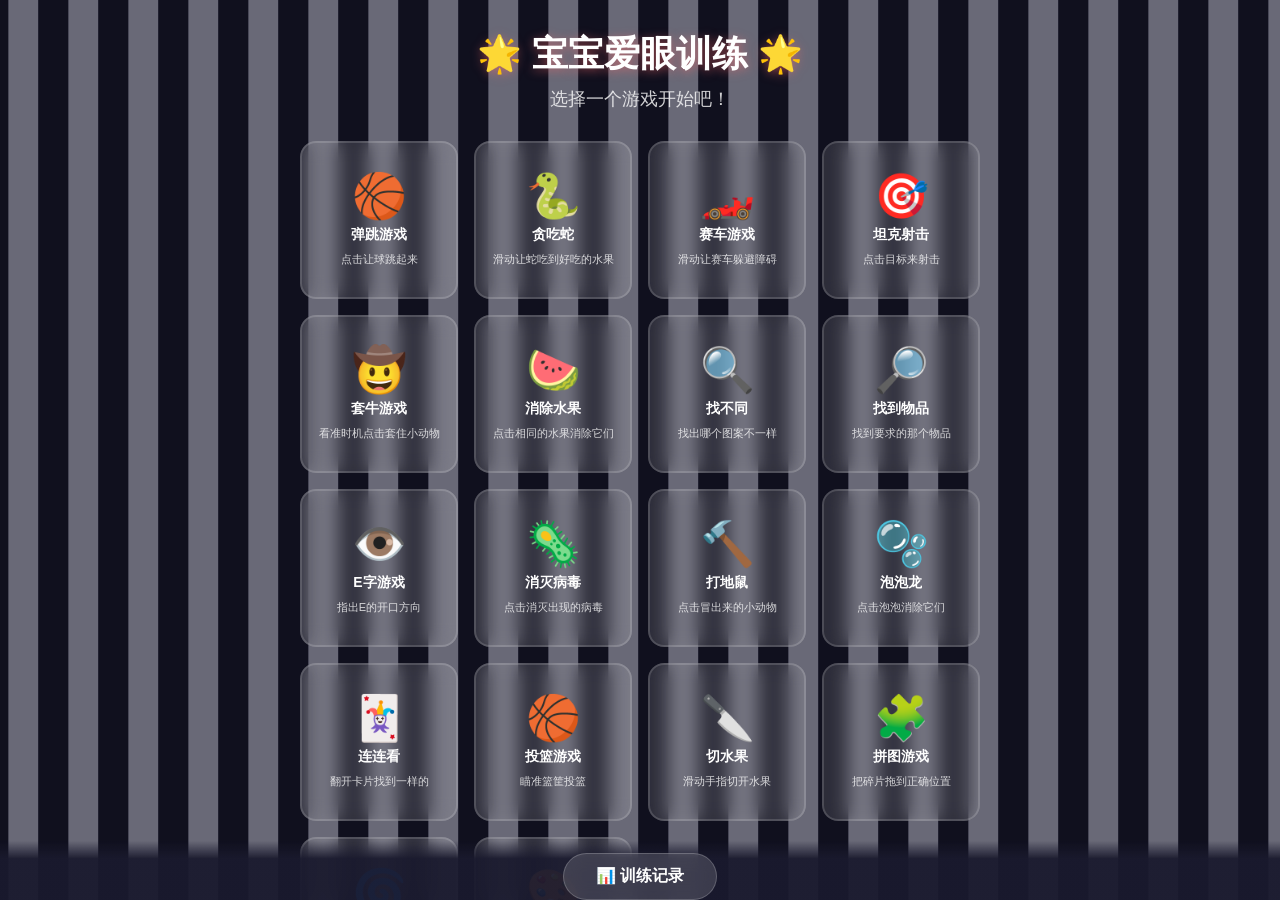
==== commit fbcc8c84: "feat: 全面重构 - 18款游戏 + 动态背景 + iPad触屏优化 重大更新: - 游戏内动态背景系统: 10种背景(条纹/纯色/棋盘格/点阵/渐变)每3-5秒自动切换 - 全面触屏优化: bi" ====
--- a/index-standalone.html
+++ b/index-standalone.html
@@ -96,16 +96,23 @@
 .game-grid {
   display: grid;
   grid-template-columns: repeat(2, 1fr);
-  gap: 12px;
+  gap: 10px;
   width: 100%;
-  max-width: 600px;
-  padding: 10px 0 80px;
+  max-width: 700px;
+  padding: 10px 10px 90px;
   z-index: 1;
 }
 
-@media (min-width: 768px) {
+@media (min-width: 600px) {
   .game-grid {
     grid-template-columns: repeat(3, 1fr);
+    gap: 14px;
+  }
+}
+
+@media (min-width: 900px) {
+  .game-grid {
+    grid-template-columns: repeat(4, 1fr);
     gap: 16px;
   }
 }
@@ -134,18 +141,22 @@
 }
 
 .game-card-icon {
-  font-size: clamp(36px, 8vw, 52px);
+  font-size: clamp(32px, 7vw, 44px);
   line-height: 1;
 }
 
 .game-card-name {
-  font-size: clamp(13px, 2.8vw, 16px);
+  font-size: clamp(12px, 2.5vw, 14px);
   font-weight: 700;
   color: #fff;
+  white-space: nowrap;
+  overflow: hidden;
+  text-overflow: ellipsis;
+  max-width: 100%;
 }
 
 .game-card-desc {
-  font-size: clamp(10px, 2vw, 12px);
+  font-size: clamp(9px, 1.8vw, 11px);
   color: var(--text-secondary);
 }
 
@@ -449,9 +460,11 @@
   50% { opacity: 1; }
   100% { transform: translate(-50%, -50%) scale(1); opacity: 1; }
 }
+
 </style>
 </head>
 <body>
+
   <!-- 条纹背景 -->
   <canvas id="stripe-bg"></canvas>
 
@@ -507,12 +520,35 @@
     </div>
   </div>
 
+  
+  
+  
+  
+  
+  
+  
+  
+  
+  
+  
+  
+  
+  
+  
+  
+  
+  
+  
+  
+  
+  
+
 <script>
 /**
- * 弱视训练条纹背景
- * - 黑白高对比度光栅条纹
- * - 支持垂直/水平滚动
- * - 速度、粗细、对比度可调
+ * 弱视训练背景系统
+ * - 双层背景：全局条纹层 + 游戏内动态背景
+ * - 游戏内背景周期性切换：条纹、纯色、棋盘格等
+ * - 高对比度刺激视觉皮层
  */
 class StripeBackground {
   constructor() {
@@ -522,11 +558,14 @@
     this.speed = 0.8;
     this.stripeWidth = 30;
     this.contrast = 0.35;
-    this.direction = 'vertical'; // 'vertical' | 'horizontal'
+    this.direction = 'vertical';
     this.color1 = '#000000';
     this.color2 = '#ffffff';
     this.running = true;
     this.timer = null;
+    this.cycleColors = false;
+    this.colorPhase = 0;
+    this.frameCount = 0;
 
     this.resize();
     window.addEventListener('resize', () => this.resize());
@@ -555,7 +594,6 @@
   }
 
   setIntensity(level) {
-    // level: 1-5
     this.speed = 0.3 + level * 0.3;
     this.contrast = 0.15 + level * 0.08;
     this.stripeWidth = 40 - level * 4;
@@ -563,17 +601,31 @@
 
   loop() {
     if (!this.running) return;
+    this.frameCount++;
 
     const ctx = this.ctx;
     const w = this.width;
     const h = this.height;
     const sw = this.stripeWidth;
 
-    // 半透明覆盖实现条纹
+    // 周期性切换条纹颜色
+    if (this.cycleColors && this.frameCount % 300 === 0) {
+      this.colorPhase = (this.colorPhase + 1) % 3;
+      switch (this.colorPhase) {
+        case 0: this.color1 = '#000000'; this.color2 = '#ffffff'; break;
+        case 1: this.color1 = '#FF0000'; this.color2 = '#000000'; break;
+        case 2: this.color1 = '#0000FF'; this.color2 = '#FFFF00'; break;
+      }
+    }
+
+    // 每3秒切换条纹方向
+    if (this.frameCount % 180 === 0) {
+      this.direction = this.direction === 'vertical' ? 'horizontal' : 'vertical';
+    }
+
     ctx.clearRect(0, 0, w, h);
 
     if (this.direction === 'vertical') {
-      // 垂直条纹水平滚动
       this.offset = (this.offset + this.speed) % (sw * 2);
       let x = -this.offset;
       while (x < w) {
@@ -585,7 +637,6 @@
         x += sw;
       }
     } else {
-      // 水平条纹垂直滚动
       this.offset = (this.offset + this.speed) % (sw * 2);
       let y = -this.offset;
       while (y < h) {
@@ -598,17 +649,188 @@
       }
     }
 
-    // 降低整体不透明度
     ctx.fillStyle = `rgba(26, 26, 46, ${1 - this.contrast})`;
     ctx.fillRect(0, 0, w, h);
 
     this.timer = requestAnimationFrame(() => this.loop());
   }
 }
+
+/**
+ * 游戏内动态背景
+ * 在每个游戏的画布中渲染，周期性切换背景类型
+ */
+const GameBackground = {
+  // 背景类型列表
+  types: [
+    'stripes_v',      // 黑白竖条纹
+    'stripes_h',      // 黑白横条纹
+    'solid_red',      // 红色背景
+    'solid_green',    // 绿色背景
+    'solid_blue',     // 蓝色背景
+    'checkerboard',   // 棋盘格
+    'stripes_v_red',  // 红黑竖条纹
+    'stripes_h_blue', // 蓝白横条纹
+    'gradient_warm',  // 暖色渐变
+    'dots',           // 点阵
+  ],
+
+  // 当前类型索引
+  _currentIndex: -1,
+  // 切换计时器
+  _switchTimer: 0,
+  // 切换间隔（帧数，60fps = 约3-5秒）
+  _switchInterval: 200,
+  // 条纹偏移（用于滚动动画）
+  _stripeOffset: 0,
+  // 当前背景色
+  _currentColor: null,
+
+  /**
+   * 获取下一个背景类型
+   * 不随机，按顺序循环确保多样性
+   */
+  next() {
+    this._currentIndex = (this._currentIndex + 1) % this.types.length;
+    this._stripeOffset = 0;
+    return this.types[this._currentIndex];
+  },
+
+  /** 重置状态 */
+  reset() {
+    this._currentIndex = -1;
+    this._switchTimer = 0;
+    this._stripeOffset = 0;
+    this._currentColor = null;
+  },
+
+  /**
+   * 在游戏画布上绘制动态背景
+   * @param {CanvasRenderingContext2D} ctx
+   * @param {number} width - 画布宽度
+   * @param {number} height - 画布高度
+   * @param {number} frameCount - 当前帧计数
+   */
+  draw(ctx, width, height, frameCount) {
+    // 检查是否需要切换背景类型
+    if (this._switchTimer === 0 || frameCount - this._switchTimer > this._switchInterval) {
+      this.next();
+      this._switchTimer = frameCount;
+      // 随机切换间隔（180-300帧 = 3-5秒）
+      this._switchInterval = 180 + Math.floor(Math.random() * 120);
+    }
+
+    this._stripeOffset += 1.5;
+    const type = this.types[this._currentIndex];
+    const offset = this._stripeOffset;
+
+    switch (type) {
+      case 'stripes_v':
+        this._drawStripes(ctx, width, height, offset, 'v', '#000000', '#ffffff');
+        break;
+      case 'stripes_h':
+        this._drawStripes(ctx, width, height, offset, 'h', '#000000', '#ffffff');
+        break;
+      case 'solid_red':
+        ctx.fillStyle = '#CC0000';
+        ctx.fillRect(0, 0, width, height);
+        break;
+      case 'solid_green':
+        ctx.fillStyle = '#009933';
+        ctx.fillRect(0, 0, width, height);
+        break;
+      case 'solid_blue':
+        ctx.fillStyle = '#0033CC';
+        ctx.fillRect(0, 0, width, height);
+        break;
+      case 'checkerboard':
+        this._drawCheckerboard(ctx, width, height, offset);
+        break;
+      case 'stripes_v_red':
+        this._drawStripes(ctx, width, height, offset, 'v', '#CC0000', '#000000');
+        break;
+      case 'stripes_h_blue':
+        this._drawStripes(ctx, width, height, offset, 'h', '#0033CC', '#ffffff');
+        break;
+      case 'gradient_warm':
+        this._drawGradient(ctx, width, height, frameCount);
+        break;
+      case 'dots':
+        this._drawDots(ctx, width, height, offset);
+        break;
+    }
+  },
+
+  _drawStripes(ctx, w, h, offset, dir, c1, c2) {
+    const sw = 28;
+    if (dir === 'v') {
+      const off = offset % (sw * 2);
+      let x = -off;
+      while (x < w) {
+        ctx.fillStyle = c1;
+        ctx.fillRect(x, 0, sw, h);
+        x += sw;
+        ctx.fillStyle = c2;
+        ctx.fillRect(x, 0, sw, h);
+        x += sw;
+      }
+    } else {
+      const off = offset % (sw * 2);
+      let y = -off;
+      while (y < h) {
+        ctx.fillStyle = c1;
+        ctx.fillRect(0, y, w, sw);
+        y += sw;
+        ctx.fillStyle = c2;
+        ctx.fillRect(0, y, w, sw);
+        y += sw;
+      }
+    }
+  },
+
+  _drawCheckerboard(ctx, w, h, offset) {
+    const size = 30;
+    const off = offset % (size * 2);
+    for (let y = -off; y < h + size; y += size) {
+      for (let x = -off; x < w + size; x += size) {
+        const cx = Math.floor((x + off) / size);
+        const cy = Math.floor((y + off) / size);
+        ctx.fillStyle = (cx + cy) % 2 === 0 ? '#000000' : '#ffffff';
+        ctx.fillRect(x, y, size, size);
+      }
+    }
+  },
+
+  _drawGradient(ctx, w, h, frameCount) {
+    const hue = (frameCount * 0.5) % 360;
+    const grad = ctx.createLinearGradient(0, 0, w, h);
+    grad.addColorStop(0, `hsl(${hue}, 80%, 30%)`);
+    grad.addColorStop(0.5, `hsl(${(hue + 60) % 360}, 80%, 20%)`);
+    grad.addColorStop(1, `hsl(${(hue + 120) % 360}, 80%, 30%)`);
+    ctx.fillStyle = grad;
+    ctx.fillRect(0, 0, w, h);
+  },
+
+  _drawDots(ctx, w, h, offset) {
+    const spacing = 25;
+    const off = offset % spacing;
+    ctx.fillStyle = '#000000';
+    ctx.fillRect(0, 0, w, h);
+    ctx.fillStyle = '#ffffff';
+    for (let y = -off; y < h + spacing; y += spacing) {
+      for (let x = -off; x < w + spacing; x += spacing) {
+        ctx.beginPath();
+        ctx.arc(x, y, 5, 0, Math.PI * 2);
+        ctx.fill();
+      }
+    }
+  },
+};
 
 // 全局实例
 const stripeBg = new StripeBackground();
 stripeBg.start();
+
 /**
  * 训练数据统计模块
  * - 使用 localStorage 存储训练记录
@@ -759,9 +981,10 @@
     localStorage.removeItem(this.STORAGE_KEY);
   },
 };
+
 /**
  * 游戏基类 - 所有游戏继承此类
- * 提供通用功能：画布管理、得分、计时、结束逻辑
+ * 提供通用功能：画布管理、得分、计时、动态背景、触屏支持
  */
 class BaseGame {
   constructor(config) {
@@ -769,7 +992,7 @@
     this.name = config.name;
     this.description = config.description || '';
     this.icon = config.icon || '🎮';
-    this.duration = config.duration || 60; // 默认60秒
+    this.duration = config.duration || 60;
     this.canvasId = config.canvasId || 'game-canvas';
 
     this.canvas = null;
@@ -784,6 +1007,13 @@
     this.startTime = 0;
     this.timer = null;
     this.animFrame = null;
+    this.frameCount = 0;
+
+    // 动态背景
+    this.useDynamicBg = config.useDynamicBg !== false;
+
+    // 存储事件处理器用于清理
+    this._handlers = [];
 
     // 回调
     this.onScoreChange = null;
@@ -801,7 +1031,6 @@
     const maxW = container.clientWidth;
     const maxH = container.clientHeight;
 
-    // iPad 适配：使用合适比例
     const ratio = Math.min(maxW / 400, maxH / 700, 1.2);
     this.width = Math.floor(400 * ratio);
     this.height = Math.floor(700 * ratio);
@@ -812,6 +1041,37 @@
     this.canvas.style.height = this.height + 'px';
     this.ctx.setTransform(1, 0, 0, 1, 0, 0);
     this.ctx.scale(window.devicePixelRatio, window.devicePixelRatio);
+  }
+
+  /**
+   * 安全绑定触摸事件（自动清理）
+   * @param {string} event - 事件名
+   * @param {function} handler - 处理函数
+   * @param {object} options - 选项
+   */
+  bindTouch(event, handler, options = {}) {
+    const wrapped = (e) => {
+      if (!this.isRunning) return;
+      e.preventDefault();
+      handler(e);
+    };
+    this.canvas.addEventListener(event, wrapped, { passive: false, ...options });
+    this._handlers.push({ event, handler: wrapped });
+    return wrapped;
+  }
+
+  /** 安全绑定鼠标事件（同时支持触摸） */
+  bindInput(event, handler) {
+    return this.bindTouch(event, handler);
+  }
+
+  /** 清理所有事件 */
+  _cleanupEvents() {
+    if (!this.canvas) return;
+    for (const { event, handler } of this._handlers) {
+      this.canvas.removeEventListener(event, handler);
+    }
+    this._handlers = [];
   }
 
   /** 开始游戏 */
@@ -822,6 +1082,10 @@
     this.isRunning = true;
     this.isEnded = false;
     this.startTime = Date.now();
+    this.frameCount = 0;
+    this._handlers = [];
+
+    GameBackground.reset();
     this._notifyScore();
     this._notifyTime();
 
@@ -835,6 +1099,7 @@
     this.isRunning = false;
     if (this.timer) clearInterval(this.timer);
     if (this.animFrame) cancelAnimationFrame(this.animFrame);
+    this._cleanupEvents();
     this.onStop();
   }
 
@@ -845,6 +1110,7 @@
     this.isRunning = false;
     if (this.timer) clearInterval(this.timer);
     if (this.animFrame) cancelAnimationFrame(this.animFrame);
+    this._cleanupEvents();
 
     const elapsed = Math.round((Date.now() - this.startTime) / 1000);
     this.onEnd();
@@ -865,6 +1131,21 @@
     this._notifyScore();
   }
 
+  /**
+   * 获取触摸坐标（相对于画布）
+   * @param {TouchEvent|MouseEvent} e
+   * @returns {{x: number, y: number}}
+   */
+  getTouchPos(e) {
+    const rect = this.canvas.getBoundingClientRect();
+    const clientX = e.touches ? e.touches[0].clientX : e.clientX;
+    const clientY = e.touches ? e.touches[0].clientY : e.clientY;
+    return {
+      x: (clientX - rect.left) * (this.width / rect.width),
+      y: (clientY - rect.top) * (this.height / rect.height),
+    };
+  }
+
   // ===== 内部方法 =====
 
   _startTimer() {
@@ -880,9 +1161,20 @@
 
   _gameLoop() {
     if (!this.isRunning) return;
+    this.frameCount++;
     this.onUpdate();
+    this._drawBackground();
     this.onDraw();
     this.animFrame = requestAnimationFrame(() => this._gameLoop());
+  }
+
+  /** 绘制动态背景 */
+  _drawBackground() {
+    if (this.useDynamicBg) {
+      GameBackground.draw(this.ctx, this.width, this.height, this.frameCount);
+    } else {
+      this.ctx.clearRect(0, 0, this.width, this.height);
+    }
   }
 
   _notifyScore() {
@@ -898,54 +1190,34 @@
   onStop() {}
   onEnd() {}
   onUpdate() {}
-  onDraw() {
-    // 默认清屏
-    this.ctx.clearRect(0, 0, this.width, this.height);
-  }
-}
+  onDraw() {}
+}
+
 /**
  * 弹跳游戏 - 点击屏幕让小球跳到上方平台
- * 适合3岁宝宝，简单点击操作
  */
 class BounceGame extends BaseGame {
   constructor() {
-    super({
-      id: 'bounce',
-      name: '弹跳游戏',
-      icon: '🏀',
-      description: '点击让球跳起来',
-      duration: 60,
-    });
+    super({ id: 'bounce', name: '弹跳游戏', icon: '🏀', description: '点击让球跳起来', duration: 60 });
   }
 
   onStart() {
-    this.ball = {
-      x: this.width / 2,
-      y: this.height * 0.7,
-      radius: 18,
-      vy: 0,
-      color: '#FF6B6B',
-    };
+    this.ball = { x: this.width / 2, y: this.height * 0.7, radius: 20, vy: 0, color: '#FF6B6B' };
     this.platforms = [];
     this.gravity = 0.4;
     this.jumpForce = -9;
-    this.scrollSpeed = 1.2;
     this.cameraY = 0;
-    this.touchActive = false;
-
-    // 生成初始平台
+
     for (let i = 0; i < 8; i++) {
       this._addPlatform(i * 90);
     }
 
-    // 触摸事件
-    this._onTouch = (e) => {
-      e.preventDefault();
-      if (!this.isRunning) return;
-      this.ball.vy = this.jumpForce;
-    };
-    this.canvas.addEventListener('touchstart', this._onTouch, { passive: false });
-    this.canvas.addEventListener('mousedown', this._onTouch);
+    this.bindTouch('touchstart', () => {
+      if (this.isRunning) this.ball.vy = this.jumpForce;
+    });
+    this.bindInput('mousedown', () => {
+      if (this.isRunning) this.ball.vy = this.jumpForce;
+    });
   }
 
   _addPlatform(baseY) {
@@ -953,30 +1225,21 @@
     this.platforms.push({
       x: 30 + Math.random() * (this.width - pw - 60),
       y: this.height - baseY - Math.random() * 20,
-      w: pw,
-      h: 14,
+      w: pw, h: 14,
       color: `hsl(${Math.random() * 60 + 180}, 70%, 55%)`,
       scored: false,
     });
   }
 
   onUpdate() {
-    // 物理
-    if (this.ball.vy < 8) {
-      this.ball.vy += this.gravity;
-    }
+    if (this.ball.vy < 8) this.ball.vy += this.gravity;
     this.ball.y += this.ball.vy;
 
-    // 相机跟随
     if (this.ball.y < this.height * 0.35) {
       const diff = this.height * 0.35 - this.ball.y;
       this.ball.y += diff;
       this.cameraY += diff;
-
-      // 移动平台
       this.platforms.forEach(p => { p.y += diff; });
-
-      // 移除屏幕外平台，添加新平台
       this.platforms = this.platforms.filter(p => p.y < this.height + 50);
       while (this.platforms.length < 8) {
         const lastP = this.platforms[this.platforms.length - 1];
@@ -984,59 +1247,32 @@
       }
     }
 
-    // 边界检查
-    if (this.ball.x - this.ball.radius < 0) {
-      this.ball.x = this.ball.radius;
-    }
-    if (this.ball.x + this.ball.radius > this.width) {
-      this.ball.x = this.width - this.ball.radius;
-    }
-
-    // 掉落死亡
-    if (this.ball.y > this.height + 60) {
-      this.endGame();
-    }
-
-    // 平台碰撞
+    this.ball.x = Math.max(this.ball.radius, Math.min(this.width - this.ball.radius, this.ball.x));
+    if (this.ball.y > this.height + 60) this.endGame();
+
     for (const p of this.platforms) {
-      if (
-        this.ball.vy > 0 &&
-        this.ball.y + this.ball.radius > p.y &&
-        this.ball.y + this.ball.radius < p.y + p.h + 15 &&
-        this.ball.x > p.x - 5 &&
-        this.ball.x < p.x + p.w + 5
-      ) {
+      if (this.ball.vy > 0 &&
+          this.ball.y + this.ball.radius > p.y &&
+          this.ball.y + this.ball.radius < p.y + p.h + 15 &&
+          this.ball.x > p.x - 5 && this.ball.x < p.x + p.w + 5) {
         this.ball.vy = this.jumpForce;
-        if (!p.scored) {
-          p.scored = true;
-          this.addScore(1);
-        }
+        if (!p.scored) { p.scored = true; this.addScore(1); }
       }
     }
   }
 
   onDraw() {
     const ctx = this.ctx;
-    ctx.clearRect(0, 0, this.width, this.height);
-
     // 平台
     for (const p of this.platforms) {
       ctx.fillStyle = p.color;
       ctx.beginPath();
-      const r = 7;
-      const x = p.x, y = p.y, w = p.w, h = p.h;
-      ctx.moveTo(x + r, y);
-      ctx.lineTo(x + w - r, y);
-      ctx.arcTo(x + w, y, x + w, y + r, r);
-      ctx.lineTo(x + w, y + h - r);
-      ctx.arcTo(x + w, y + h, x + w - r, y + h, r);
-      ctx.lineTo(x + r, y + h);
-      ctx.arcTo(x, y + h, x, y + h - r, r);
-      ctx.lineTo(x, y + r);
-      ctx.arcTo(x, y, x + r, y, r);
-      ctx.fill();
-
-      // 光泽
+      const r = 7, x = p.x, y = p.y, w = p.w, h = p.h;
+      ctx.moveTo(x + r, y); ctx.lineTo(x + w - r, y);
+      ctx.arcTo(x + w, y, x + w, y + r, r); ctx.lineTo(x + w, y + h - r);
+      ctx.arcTo(x + w, y + h, x + w - r, y + h, r); ctx.lineTo(x + r, y + h);
+      ctx.arcTo(x, y + h, x, y + h - r, r); ctx.lineTo(x, y + r);
+      ctx.arcTo(x, y, x + r, y, r); ctx.fill();
       ctx.fillStyle = 'rgba(255,255,255,0.3)';
       ctx.fillRect(x + 4, y + 2, w - 8, 4);
     }
@@ -1044,130 +1280,78 @@
     // 球
     const b = this.ball;
     ctx.fillStyle = b.color;
-    ctx.beginPath();
-    ctx.arc(b.x, b.y, b.radius, 0, Math.PI * 2);
-    ctx.fill();
-
-    // 球的光泽
+    ctx.beginPath(); ctx.arc(b.x, b.y, b.radius, 0, Math.PI * 2); ctx.fill();
     ctx.fillStyle = 'rgba(255,255,255,0.35)';
-    ctx.beginPath();
-    ctx.arc(b.x - 4, b.y - 5, b.radius * 0.35, 0, Math.PI * 2);
-    ctx.fill();
-
-    // 球的表情
+    ctx.beginPath(); ctx.arc(b.x - 5, b.y - 5, b.radius * 0.35, 0, Math.PI * 2); ctx.fill();
+    // 表情
     ctx.fillStyle = '#fff';
-    ctx.beginPath();
-    ctx.arc(b.x - 5, b.y - 3, 4, 0, Math.PI * 2);
-    ctx.arc(b.x + 5, b.y - 3, 4, 0, Math.PI * 2);
-    ctx.fill();
+    ctx.beginPath(); ctx.arc(b.x - 6, b.y - 3, 4, 0, Math.PI * 2); ctx.arc(b.x + 6, b.y - 3, 4, 0, Math.PI * 2); ctx.fill();
     ctx.fillStyle = '#333';
-    ctx.beginPath();
-    ctx.arc(b.x - 4, b.y - 3, 2, 0, Math.PI * 2);
-    ctx.arc(b.x + 6, b.y - 3, 2, 0, Math.PI * 2);
-    ctx.fill();
-    // 微笑
-    ctx.strokeStyle = '#333';
-    ctx.lineWidth = 2;
-    ctx.beginPath();
-    ctx.arc(b.x, b.y + 1, 8, 0.15 * Math.PI, 0.85 * Math.PI);
-    ctx.stroke();
-  }
-
-  onStop() {
-    this.canvas.removeEventListener('touchstart', this._onTouch);
-    this.canvas.removeEventListener('mousedown', this._onTouch);
-  }
-}
+    ctx.beginPath(); ctx.arc(b.x - 5, b.y - 3, 2, 0, Math.PI * 2); ctx.arc(b.x + 7, b.y - 3, 2, 0, Math.PI * 2); ctx.fill();
+    ctx.strokeStyle = '#333'; ctx.lineWidth = 2;
+    ctx.beginPath(); ctx.arc(b.x, b.y + 1, 8, 0.15 * Math.PI, 0.85 * Math.PI); ctx.stroke();
+  }
+
+  onStop() {}
+}
+
 /**
  * 贪吃蛇游戏 - 滑动控制蛇的方向吃食物
- * 简化版适合3岁宝宝，碰撞边界会反弹而不是死亡
  */
 class SnakeGame extends BaseGame {
   constructor() {
-    super({
-      id: 'snake',
-      name: '贪吃蛇',
-      icon: '🐍',
-      description: '滑动让蛇吃到好吃的水果',
-      duration: 60,
-    });
+    super({ id: 'snake', name: '贪吃蛇', icon: '🐍', description: '滑动让蛇吃到好吃的水果', duration: 60 });
   }
 
   onStart() {
-    this.gridSize = 20;
+    this.gridSize = 22;
     this.cols = Math.floor(this.width / this.gridSize);
     this.rows = Math.floor(this.height / this.gridSize);
 
-    this.snake = [
-      { x: Math.floor(this.cols / 2), y: Math.floor(this.rows / 2) },
-    ];
+    this.snake = [{ x: Math.floor(this.cols / 2), y: Math.floor(this.rows / 2) }];
     this.dir = { x: 1, y: 0 };
     this.nextDir = { x: 1, y: 0 };
     this.food = this._spawnFood();
     this.moveTimer = 0;
-    this.moveInterval = 10; // 帧
-    this.frameCount = 0;
-    this.growCount = 0;
-
-    // 触摸滑动
+    this.moveInterval = 10;
+
     this.touchStart = null;
-    this._onTouchStart = (e) => {
-      e.preventDefault();
+    this.bindTouch('touchstart', (e) => {
       const t = e.touches[0];
       this.touchStart = { x: t.clientX, y: t.clientY };
-    };
-    this._onTouchMove = (e) => {
-      e.preventDefault();
+    });
+    this.bindTouch('touchmove', (e) => {
       if (!this.touchStart) return;
       const t = e.touches[0];
       const dx = t.clientX - this.touchStart.x;
       const dy = t.clientY - this.touchStart.y;
       if (Math.abs(dx) < 20 && Math.abs(dy) < 20) return;
-
       if (Math.abs(dx) > Math.abs(dy)) {
         this.nextDir = { x: dx > 0 ? 1 : -1, y: 0 };
       } else {
         this.nextDir = { x: 0, y: dy > 0 ? 1 : -1 };
       }
       this.touchStart = { x: t.clientX, y: t.clientY };
-    };
-
-    this.canvas.addEventListener('touchstart', this._onTouchStart, { passive: false });
-    this.canvas.addEventListener('touchmove', this._onTouchMove, { passive: false });
-
-    // 键盘支持
+    });
+
     this._onKey = (e) => {
-      const map = {
-        ArrowUp: { x: 0, y: -1 },
-        ArrowDown: { x: 0, y: 1 },
-        ArrowLeft: { x: -1, y: 0 },
-        ArrowRight: { x: 1, y: 0 },
-      };
-      if (map[e.key]) {
-        this.nextDir = map[e.key];
-      }
+      const map = { ArrowUp: { x: 0, y: -1 }, ArrowDown: { x: 0, y: 1 }, ArrowLeft: { x: -1, y: 0 }, ArrowRight: { x: 1, y: 0 } };
+      if (map[e.key]) this.nextDir = map[e.key];
     };
     document.addEventListener('keydown', this._onKey);
   }
 
   _spawnFood() {
     let pos;
-    do {
-      pos = {
-        x: Math.floor(Math.random() * this.cols),
-        y: Math.floor(Math.random() * this.rows),
-      };
-    } while (this.snake.some(s => s.x === pos.x && s.y === pos.y));
+    do { pos = { x: Math.floor(Math.random() * this.cols), y: Math.floor(Math.random() * this.rows) }; }
+    while (this.snake.some(s => s.x === pos.x && s.y === pos.y));
     return pos;
   }
 
   onUpdate() {
-    this.frameCount++;
-
     if (this.frameCount - this.moveTimer < this.moveInterval) return;
     this.moveTimer = this.frameCount;
 
-    // 更新方向（不允许反向）
     if (this.nextDir.x !== -this.dir.x || this.nextDir.y !== -this.dir.y) {
       this.dir = this.nextDir;
     }
@@ -1176,7 +1360,6 @@
     let nx = head.x + this.dir.x;
     let ny = head.y + this.dir.y;
 
-    // 边界反弹（适合宝宝，不会死）
     if (nx < 0) { nx = 0; this.dir.x = 1; this.nextDir.x = 1; }
     if (nx >= this.cols) { nx = this.cols - 1; this.dir.x = -1; this.nextDir.x = -1; }
     if (ny < 0) { ny = 0; this.dir.y = 1; this.nextDir.y = 1; }
@@ -1184,220 +1367,144 @@
 
     const newHead = { x: nx, y: ny };
 
-    // 吃食物
     if (nx === this.food.x && ny === this.food.y) {
       this.snake.unshift(newHead);
       this.food = this._spawnFood();
       this.addScore(1);
-      this.growCount++;
-
-      // 加速
-      if (this.moveInterval > 4 && this.growCount % 5 === 0) {
-        this.moveInterval--;
-      }
+      if (this.moveInterval > 4) this.moveInterval -= 0.3;
     } else {
       this.snake.unshift(newHead);
       this.snake.pop();
     }
-
-    // 撞到自己（轻微惩罚）—— 但3岁版本简化为不死亡，只是反弹
-    // 对于3岁宝宝，不自撞死亡
   }
 
   onDraw() {
     const ctx = this.ctx;
     const gs = this.gridSize;
 
-    ctx.clearRect(0, 0, this.width, this.height);
-
-    // 网格背景
-    ctx.strokeStyle = 'rgba(255,255,255,0.04)';
+    // 网格
+    ctx.strokeStyle = 'rgba(255,255,255,0.05)';
     ctx.lineWidth = 0.5;
-    for (let x = 0; x < this.cols; x++) {
-      for (let y = 0; y < this.rows; y++) {
+    for (let x = 0; x < this.cols; x++)
+      for (let y = 0; y < this.rows; y++)
         ctx.strokeRect(x * gs, y * gs, gs, gs);
-      }
-    }
 
     // 食物
-    const fx = this.food.x * gs + gs / 2;
-    const fy = this.food.y * gs + gs / 2;
     const foods = ['🍎', '🍊', '🍇', '🍓', '🍒', '🍑', '🥝', '🫐'];
     const emoji = foods[Math.floor(Date.now() / 800) % foods.length];
-    ctx.font = `${gs * 1.2}px serif`;
-    ctx.textAlign = 'center';
-    ctx.textBaseline = 'middle';
-    ctx.fillText(emoji, fx, fy);
+    ctx.font = `${gs * 1.3}px serif`;
+    ctx.textAlign = 'center'; ctx.textBaseline = 'middle';
+    ctx.fillText(emoji, this.food.x * gs + gs / 2, this.food.y * gs + gs / 2);
 
     // 蛇
     for (let i = this.snake.length - 1; i >= 0; i--) {
       const s = this.snake[i];
       const ratio = 1 - i / (this.snake.length + 10) * 0.5;
       const size = gs * ratio;
+      const cx = s.x * gs + gs / 2;
+      const cy = s.y * gs + gs / 2;
 
       if (i === 0) {
-        // 头部
         ctx.fillStyle = '#4ECDC4';
-        ctx.beginPath();
-        const cx = s.x * gs + gs / 2;
-        const cy = s.y * gs + gs / 2;
-        ctx.arc(cx, cy, size / 2, 0, Math.PI * 2);
-        ctx.fill();
-
-        // 眼睛
+        ctx.beginPath(); ctx.arc(cx, cy, size / 2, 0, Math.PI * 2); ctx.fill();
         ctx.fillStyle = '#fff';
-        ctx.beginPath();
-        ctx.arc(cx - 3, cy - 3, 3.5, 0, Math.PI * 2);
-        ctx.arc(cx + 3, cy - 3, 3.5, 0, Math.PI * 2);
-        ctx.fill();
+        ctx.beginPath(); ctx.arc(cx - 3, cy - 3, 3.5, 0, Math.PI * 2); ctx.arc(cx + 3, cy - 3, 3.5, 0, Math.PI * 2); ctx.fill();
         ctx.fillStyle = '#333';
-        ctx.beginPath();
-        ctx.arc(cx - 3, cy - 3, 1.8, 0, Math.PI * 2);
-        ctx.arc(cx + 3, cy - 3, 1.8, 0, Math.PI * 2);
-        ctx.fill();
+        ctx.beginPath(); ctx.arc(cx - 3, cy - 3, 1.8, 0, Math.PI * 2); ctx.arc(cx + 3, cy - 3, 1.8, 0, Math.PI * 2); ctx.fill();
       } else {
         ctx.fillStyle = `hsla(175, 60%, 55%, ${0.6 + ratio * 0.4})`;
-        ctx.beginPath();
-        const cx = s.x * gs + gs / 2;
-        const cy = s.y * gs + gs / 2;
-        ctx.arc(cx, cy, size / 2, 0, Math.PI * 2);
-        ctx.fill();
+        ctx.beginPath(); ctx.arc(cx, cy, size / 2, 0, Math.PI * 2); ctx.fill();
       }
     }
   }
 
   onStop() {
-    this.canvas.removeEventListener('touchstart', this._onTouchStart);
-    this.canvas.removeEventListener('touchmove', this._onTouchMove);
     document.removeEventListener('keydown', this._onKey);
   }
 }
+
 /**
  * 赛车游戏 - 左右移动躲避障碍物
- * 宝宝用手指左右滑动控制赛车
  */
 class RacingGame extends BaseGame {
   constructor() {
-    super({
-      id: 'racing',
-      name: '赛车游戏',
-      icon: '🏎️',
-      description: '滑动让赛车躲避障碍',
-      duration: 60,
-    });
+    super({ id: 'racing', name: '赛车游戏', icon: '🏎️', description: '滑动让赛车躲避障碍', duration: 60 });
   }
 
   onStart() {
-    this.car = {
-      x: this.width / 2,
-      y: this.height * 0.75,
-      w: 40,
-      h: 60,
-    };
+    this.car = { x: this.width / 2, y: this.height * 0.75, w: 44, h: 64 };
     this.obstacles = [];
     this.roadOffset = 0;
     this.spawnTimer = 0;
     this.spawnInterval = 50;
-    this.touchX = null;
-
-    this._onTouchMove = (e) => {
-      e.preventDefault();
-      const rect = this.canvas.getBoundingClientRect();
-      const x = (e.touches[0].clientX - rect.left) * (this.width / rect.width);
-      this.car.x = Math.max(this.car.w / 2 + 20, Math.min(this.width - this.car.w / 2 - 20, x));
-    };
-    this._onMouseMove = (e) => {
-      if (!this.isRunning) return;
-      const rect = this.canvas.getBoundingClientRect();
-      const x = (e.clientX - rect.left) * (this.width / rect.width);
-      this.car.x = Math.max(this.car.w / 2 + 20, Math.min(this.width - this.car.w / 2 - 20, x));
-    };
+
+    this.bindTouch('touchstart', (e) => {
+      const pos = this.getTouchPos(e);
+      this.car.x = Math.max(this.car.w / 2 + 20, Math.min(this.width - this.car.w / 2 - 20, pos.x));
+    });
+    this.bindTouch('touchmove', (e) => {
+      const pos = this.getTouchPos(e);
+      this.car.x = Math.max(this.car.w / 2 + 20, Math.min(this.width - this.car.w / 2 - 20, pos.x));
+    });
     this._onKey = (e) => {
-      if (e.key === 'ArrowLeft') this.car.x -= 15;
-      if (e.key === 'ArrowRight') this.car.x += 15;
+      if (e.key === 'ArrowLeft') this.car.x -= 20;
+      if (e.key === 'ArrowRight') this.car.x += 20;
       this.car.x = Math.max(this.car.w / 2 + 20, Math.min(this.width - this.car.w / 2 - 20, this.car.x));
     };
-
-    this.canvas.addEventListener('touchmove', this._onTouchMove, { passive: false });
-    this.canvas.addEventListener('touchstart', this._onTouchMove, { passive: false });
-    this.canvas.addEventListener('mousemove', this._onMouseMove);
     document.addEventListener('keydown', this._onKey);
   }
 
   onUpdate() {
     this.roadOffset = (this.roadOffset + 3) % 40;
     this.spawnTimer++;
-
     if (this.spawnTimer >= this.spawnInterval) {
       this.spawnTimer = 0;
       this._spawnObstacle();
-      // 逐渐加速
       if (this.spawnInterval > 20) this.spawnInterval -= 0.5;
     }
 
-    // 移动障碍物
+    for (const o of this.obstacles) o.y += o.speed;
+
     for (const o of this.obstacles) {
-      o.y += o.speed;
-    }
-
-    // 碰撞检测
-    for (const o of this.obstacles) {
-      if (
-        Math.abs(this.car.x - o.x) < (this.car.w + o.w) / 2 - 8 &&
-        Math.abs(this.car.y - o.y) < (this.car.h + o.h) / 2 - 8
-      ) {
-        this.endGame();
-        return;
-      }
-    }
-
-    // 移除通过的障碍物并加分
+      if (Math.abs(this.car.x - o.x) < (this.car.w + o.w) / 2 - 10 &&
+          Math.abs(this.car.y - o.y) < (this.car.h + o.h) / 2 - 10) {
+        this.endGame(); return;
+      }
+    }
+
     const passed = this.obstacles.filter(o => o.y > this.height + 50 && !o.scored);
-    for (const p of passed) {
-      p.scored = true;
-      this.addScore(1);
-    }
+    for (const p of passed) { p.scored = true; this.addScore(1); }
     this.obstacles = this.obstacles.filter(o => o.y < this.height + 80);
   }
 
   _spawnObstacle() {
     const types = [
-      { w: 35, h: 35, color: '#FF6B6B', shape: 'cone' },
-      { w: 38, h: 30, color: '#FFE66D', shape: 'barrier' },
-      { w: 32, h: 32, color: '#FF9F43', shape: 'rock' },
+      { w: 38, h: 38, color: '#FF6B6B', shape: 'cone' },
+      { w: 40, h: 32, color: '#FFE66D', shape: 'barrier' },
+      { w: 34, h: 34, color: '#FF9F43', shape: 'rock' },
     ];
     const t = types[Math.floor(Math.random() * types.length)];
     this.obstacles.push({
-      x: 55 + Math.random() * (this.width - 110),
-      y: -40,
-      w: t.w,
-      h: t.h,
-      color: t.color,
-      shape: t.shape,
-      speed: 2 + Math.random() * 2,
-      scored: false,
+      x: 55 + Math.random() * (this.width - 110), y: -40,
+      w: t.w, h: t.h, color: t.color, shape: t.shape,
+      speed: 2 + Math.random() * 2, scored: false,
     });
   }
 
   onDraw() {
     const ctx = this.ctx;
-    ctx.clearRect(0, 0, this.width, this.height);
-
     // 道路
-    ctx.fillStyle = '#555';
+    ctx.fillStyle = 'rgba(80,80,80,0.8)';
     ctx.fillRect(20, 0, this.width - 40, this.height);
-
-    // 道路标线
+    // 标线
     ctx.fillStyle = '#FFE66D';
     for (let y = -this.roadOffset; y < this.height; y += 40) {
       ctx.fillRect(this.width / 2 - 2, y, 4, 20);
     }
-
     // 路边
     ctx.fillStyle = '#8B4513';
     ctx.fillRect(0, 0, 20, this.height);
     ctx.fillRect(this.width - 20, 0, 20, this.height);
-    // 路边条纹
     for (let y = -this.roadOffset; y < this.height; y += 30) {
       ctx.fillStyle = y % 60 < 30 ? '#FF6B6B' : '#fff';
       ctx.fillRect(2, y, 16, 14);
@@ -1412,7 +1519,6 @@
         ctx.moveTo(o.x, o.y - o.h / 2);
         ctx.lineTo(o.x - o.w / 2, o.y + o.h / 2);
         ctx.lineTo(o.x + o.w / 2, o.y + o.h / 2);
-        ctx.closePath();
         ctx.fill();
       } else if (o.shape === 'barrier') {
         ctx.fillRect(o.x - o.w / 2, o.y - o.h / 2, o.w, o.h);
@@ -1420,28 +1526,16 @@
         ctx.fillRect(o.x - o.w / 2 + 4, o.y - o.h / 2 + 4, o.w / 3, o.h / 3);
         ctx.fillRect(o.x + o.w / 6, o.y - o.h / 2 + 4, o.w / 3, o.h / 3);
       } else {
-        ctx.beginPath();
-        ctx.arc(o.x, o.y, o.w / 2, 0, Math.PI * 2);
-        ctx.fill();
-        ctx.fillStyle = 'rgba(0,0,0,0.2)';
-        ctx.beginPath();
-        ctx.arc(o.x - 3, o.y - 3, o.w / 6, 0, Math.PI * 2);
-        ctx.fill();
+        ctx.beginPath(); ctx.arc(o.x, o.y, o.w / 2, 0, Math.PI * 2); ctx.fill();
       }
     }
 
     // 赛车
     const c = this.car;
     ctx.fillStyle = '#4ECDC4';
-    ctx.beginPath();
-    ctx.roundRect(c.x - c.w / 2, c.y - c.h / 2, c.w, c.h, 8);
-    ctx.fill();
-
-    // 车窗
+    ctx.beginPath(); ctx.roundRect(c.x - c.w / 2, c.y - c.h / 2, c.w, c.h, 8); ctx.fill();
     ctx.fillStyle = '#A8E6CF';
     ctx.fillRect(c.x - c.w * 0.25, c.y - c.h * 0.4, c.w * 0.5, c.h * 0.35);
-
-    // 轮子
     ctx.fillStyle = '#333';
     ctx.fillRect(c.x - c.w / 2 - 3, c.y - c.h / 3, 6, 12);
     ctx.fillRect(c.x + c.w / 2 - 3, c.y - c.h / 3, 6, 12);
@@ -1450,121 +1544,78 @@
   }
 
   onStop() {
-    this.canvas.removeEventListener('touchmove', this._onTouchMove);
-    this.canvas.removeEventListener('touchstart', this._onTouchMove);
-    this.canvas.removeEventListener('mousemove', this._onMouseMove);
     document.removeEventListener('keydown', this._onKey);
   }
 }
+
 /**
  * 坦克游戏 - 点击屏幕射击下落的目标
- * 宝宝点击目标来射击，训练视觉注意力和手眼协调
  */
 class TankGame extends BaseGame {
   constructor() {
-    super({
-      id: 'tank',
-      name: '坦克射击',
-      icon: '🎯',
-      description: '点击目标来射击',
-      duration: 60,
-    });
+    super({ id: 'tank', name: '坦克射击', icon: '🎯', description: '点击目标来射击', duration: 60 });
   }
 
   onStart() {
-    this.tank = {
-      x: this.width / 2,
-      y: this.height - 50,
-      w: 50,
-      h: 40,
-    };
+    this.tank = { x: this.width / 2, y: this.height - 50, w: 50, h: 40 };
     this.bullets = [];
     this.targets = [];
     this.spawnTimer = 0;
     this.explosions = [];
 
-    this._onTap = (e) => {
-      e.preventDefault();
-      if (!this.isRunning) return;
-      const rect = this.canvas.getBoundingClientRect();
-      const clientX = e.touches ? e.touches[0].clientX : e.clientX;
-      const clientY = e.touches ? e.touches[0].clientY : e.clientY;
-      const tx = (clientX - rect.left) * (this.width / rect.width);
-      const ty = (clientY - rect.top) * (this.height / rect.height);
-
-      // 检查点击目标
+    this.bindTouch('touchstart', (e) => {
+      const pos = this.getTouchPos(e);
+      // 先检查是否点击了目标
       for (let i = this.targets.length - 1; i >= 0; i--) {
         const t = this.targets[i];
-        const dist = Math.hypot(tx - t.x, ty - t.y);
-        if (dist < t.radius + 10) {
+        if (Math.hypot(pos.x - t.x, pos.y - t.y) < t.radius + 15) {
           this.explosions.push({ x: t.x, y: t.y, radius: t.radius, alpha: 1 });
           this.targets.splice(i, 1);
           this.addScore(1);
           return;
         }
       }
-
-      // 发射子弹
-      const angle = Math.atan2(ty - this.tank.y, tx - this.tank.x);
-      this.bullets.push({
-        x: this.tank.x,
-        y: this.tank.y - 15,
-        vx: Math.cos(angle) * 6,
-        vy: Math.sin(angle) * 6,
-        life: 60,
-      });
-    };
-
-    this.canvas.addEventListener('touchstart', this._onTap, { passive: false });
-    this.canvas.addEventListener('mousedown', this._onTap);
+      // 否则发射子弹
+      const angle = Math.atan2(pos.y - this.tank.y, pos.x - this.tank.x);
+      this.bullets.push({ x: this.tank.x, y: this.tank.y - 15, vx: Math.cos(angle) * 6, vy: Math.sin(angle) * 6, life: 60 });
+    });
+    this.bindInput('mousedown', (e) => {
+      const pos = this.getTouchPos(e);
+      for (let i = this.targets.length - 1; i >= 0; i--) {
+        const t = this.targets[i];
+        if (Math.hypot(pos.x - t.x, pos.y - t.y) < t.radius + 15) {
+          this.explosions.push({ x: t.x, y: t.y, radius: t.radius, alpha: 1 });
+          this.targets.splice(i, 1);
+          this.addScore(1);
+          return;
+        }
+      }
+    });
   }
 
   onUpdate() {
     this.spawnTimer++;
-
-    // 生成目标
     const spawnRate = Math.max(20, 60 - this.score * 2);
     if (this.spawnTimer >= spawnRate) {
       this.spawnTimer = 0;
       this.targets.push({
-        x: 40 + Math.random() * (this.width - 80),
-        y: -30,
+        x: 40 + Math.random() * (this.width - 80), y: -30,
         radius: 18 + Math.random() * 15,
         speed: 0.8 + Math.random() * 1.5,
         color: ['#FF6B6B', '#FFE66D', '#FF9F43', '#EE5A24', '#FC427B'][Math.floor(Math.random() * 5)],
       });
     }
 
-    // 移动目标
-    for (const t of this.targets) {
-      t.y += t.speed;
-    }
-
-    // 目标到达底部
-    this.targets = this.targets.filter(t => {
-      if (t.y > this.height + 30) {
-        // 漏掉了不加分，但不结束游戏（适合宝宝）
-        return false;
-      }
-      return true;
-    });
-
-    // 移动子弹
-    for (const b of this.bullets) {
-      b.x += b.vx;
-      b.y += b.vy;
-      b.life--;
-    }
-    this.bullets = this.bullets.filter(b => b.life > 0 &&
-      b.x > 0 && b.x < this.width && b.y > 0 && b.y < this.height);
-
-    // 子弹碰撞
+    for (const t of this.targets) t.y += t.speed;
+    this.targets = this.targets.filter(t => t.y < this.height + 30);
+
+    for (const b of this.bullets) { b.x += b.vx; b.y += b.vy; b.life--; }
+    this.bullets = this.bullets.filter(b => b.life > 0 && b.x > 0 && b.x < this.width && b.y > 0 && b.y < this.height);
+
     for (let bi = this.bullets.length - 1; bi >= 0; bi--) {
       for (let ti = this.targets.length - 1; ti >= 0; ti--) {
-        const b = this.bullets[bi];
-        const t = this.targets[ti];
-        if (Math.hypot(b.x - t.x, b.y - t.y) < t.radius + 4) {
-          this.explosions.push({ x: t.x, y: t.y, radius: t.radius, alpha: 1 });
+        if (Math.hypot(this.bullets[bi].x - this.targets[ti].x, this.bullets[bi].y - this.targets[ti].y) < this.targets[ti].radius + 4) {
+          this.explosions.push({ x: this.targets[ti].x, y: this.targets[ti].y, radius: this.targets[ti].radius, alpha: 1 });
           this.targets.splice(ti, 1);
           this.bullets.splice(bi, 1);
           this.addScore(1);
@@ -1573,228 +1624,134 @@
       }
     }
 
-    // 爆炸动画
-    for (const e of this.explosions) {
-      e.alpha -= 0.04;
-      e.radius += 2;
-    }
+    for (const e of this.explosions) { e.alpha -= 0.04; e.radius += 2; }
     this.explosions = this.explosions.filter(e => e.alpha > 0);
   }
 
   onDraw() {
     const ctx = this.ctx;
-    ctx.clearRect(0, 0, this.width, this.height);
-
-    // 天空渐变
-    const sky = ctx.createLinearGradient(0, 0, 0, this.height);
-    sky.addColorStop(0, '#1a1a3e');
-    sky.addColorStop(0.5, '#2d2d5e');
-    sky.addColorStop(1, '#3d6b4f');
-    ctx.fillStyle = sky;
-    ctx.fillRect(0, 0, this.width, this.height);
-
     // 地面
-    ctx.fillStyle = '#8B6914';
+    ctx.fillStyle = 'rgba(139,105,20,0.6)';
     ctx.fillRect(0, this.height - 60, this.width, 60);
-    ctx.fillStyle = '#6B4F12';
+    ctx.fillStyle = 'rgba(107,79,18,0.6)';
     ctx.fillRect(0, this.height - 60, this.width, 4);
 
     // 目标
     for (const t of this.targets) {
-      // 外圈
-      ctx.strokeStyle = t.color;
-      ctx.lineWidth = 3;
+      ctx.strokeStyle = t.color; ctx.lineWidth = 3;
+      ctx.beginPath(); ctx.arc(t.x, t.y, t.radius, 0, Math.PI * 2); ctx.stroke();
+      ctx.fillStyle = t.color;
+      ctx.beginPath(); ctx.arc(t.x, t.y, t.radius * 0.5, 0, Math.PI * 2); ctx.fill();
+      ctx.strokeStyle = '#fff'; ctx.lineWidth = 1;
       ctx.beginPath();
-      ctx.arc(t.x, t.y, t.radius, 0, Math.PI * 2);
-      ctx.stroke();
-
-      // 内圈
-      ctx.fillStyle = t.color;
-      ctx.beginPath();
-      ctx.arc(t.x, t.y, t.radius * 0.5, 0, Math.PI * 2);
-      ctx.fill();
-
-      // 十字线
-      ctx.strokeStyle = '#fff';
-      ctx.lineWidth = 1;
-      ctx.beginPath();
-      ctx.moveTo(t.x, t.y - t.radius * 0.3);
-      ctx.lineTo(t.x, t.y + t.radius * 0.3);
-      ctx.moveTo(t.x - t.radius * 0.3, t.y);
-      ctx.lineTo(t.x + t.radius * 0.3, t.y);
+      ctx.moveTo(t.x, t.y - t.radius * 0.3); ctx.lineTo(t.x, t.y + t.radius * 0.3);
+      ctx.moveTo(t.x - t.radius * 0.3, t.y); ctx.lineTo(t.x + t.radius * 0.3, t.y);
       ctx.stroke();
     }
 
     // 子弹
     ctx.fillStyle = '#FFE66D';
-    for (const b of this.bullets) {
-      ctx.beginPath();
-      ctx.arc(b.x, b.y, 4, 0, Math.PI * 2);
-      ctx.fill();
-    }
+    for (const b of this.bullets) { ctx.beginPath(); ctx.arc(b.x, b.y, 4, 0, Math.PI * 2); ctx.fill(); }
 
     // 爆炸
     for (const e of this.explosions) {
-      ctx.fillStyle = `rgba(255, 200, 50, ${e.alpha})`;
-      ctx.beginPath();
-      ctx.arc(e.x, e.y, e.radius, 0, Math.PI * 2);
-      ctx.fill();
+      ctx.fillStyle = `rgba(255,200,50,${e.alpha})`;
+      ctx.beginPath(); ctx.arc(e.x, e.y, e.radius, 0, Math.PI * 2); ctx.fill();
     }
 
     // 坦克
     const t = this.tank;
-    // 履带
     ctx.fillStyle = '#444';
     ctx.fillRect(t.x - t.w / 2, t.y + 5, t.w, t.h - 10);
-    // 车身
     ctx.fillStyle = '#5D8233';
-    ctx.beginPath();
-    ctx.arc(t.x, t.y - 5, t.w * 0.45, Math.PI, 0);
-    ctx.fill();
+    ctx.beginPath(); ctx.arc(t.x, t.y - 5, t.w * 0.45, Math.PI, 0); ctx.fill();
     ctx.fillRect(t.x - t.w * 0.45, t.y - 20, t.w * 0.9, t.h * 0.65);
-    // 炮管
-    ctx.fillStyle = '#444';
-    ctx.fillRect(t.x - 3, t.y - 35, 6, 22);
-    // 炮塔
+    ctx.fillStyle = '#444'; ctx.fillRect(t.x - 3, t.y - 35, 6, 22);
     ctx.fillStyle = '#6B9B3A';
-    ctx.beginPath();
-    ctx.arc(t.x, t.y - 12, 14, 0, Math.PI * 2);
-    ctx.fill();
-    // 星星
-    ctx.fillStyle = '#FFE66D';
-    ctx.font = '14px serif';
-    ctx.textAlign = 'center';
+    ctx.beginPath(); ctx.arc(t.x, t.y - 12, 14, 0, Math.PI * 2); ctx.fill();
+    ctx.fillStyle = '#FFE66D'; ctx.font = '14px serif'; ctx.textAlign = 'center';
     ctx.fillText('⭐', t.x, t.y - 8);
   }
 
-  onStop() {
-    this.canvas.removeEventListener('touchstart', this._onTap);
-    this.canvas.removeEventListener('mousedown', this._onTap);
-  }
-}
+  onStop() {}
+}
+
 /**
  * 套牛游戏 - 在合适的时机点击套住移动的动物
  * 训练时机把握和手眼协调
  */
 class RopeGame extends BaseGame {
   constructor() {
-    super({
-      id: 'rope',
-      name: '套牛游戏',
-      icon: '🤠',
-      description: '看准时机点击套住小动物',
-      duration: 60,
-    });
+    super({ id: 'rope', name: '套牛游戏', icon: '🤠', description: '看准时机点击套住小动物', duration: 60 });
   }
 
   onStart() {
     this.animals = [];
-    this.rope = null; // { x, y, radius, growing }
+    this.caughtAnimals = [];
+    this.ropeAnimations = [];
     this.spawnTimer = 0;
-    this.caughtAnimals = [];
-    this.missCount = 0;
-
-    this._onTap = (e) => {
-      e.preventDefault();
-      if (!this.isRunning) return;
-      const rect = this.canvas.getBoundingClientRect();
-      const clientX = e.touches ? e.touches[0].clientX : e.clientX;
-      const clientY = e.touches ? e.touches[0].clientY : e.clientY;
-      const tx = (clientX - rect.left) * (this.width / rect.width);
-      const ty = (clientY - rect.top) * (this.height / rect.height);
-
-      // 检查是否套中动物
-      let caught = false;
-      for (let i = this.animals.length - 1; i >= 0; i--) {
-        const a = this.animals[i];
-        const dist = Math.hypot(tx - a.x, ty - a.y);
-        if (dist < a.radius + 15) {
-          this.caughtAnimals.push({
-            x: a.x,
-            y: a.y,
-            emoji: a.emoji,
-            alpha: 1,
-            vy: -3,
-          });
-          this.animals.splice(i, 1);
-          this.addScore(1);
-          caught = true;
-          break;
-        }
-      }
-
-      if (!caught) {
-        this.missCount++;
-        // 显示套索动画
-        this.ropeAnimations = this.ropeAnimations || [];
-        this.ropeAnimations.push({ x: tx, y: ty, radius: 5, alpha: 1 });
-      }
-    };
-
-    this.canvas.addEventListener('touchstart', this._onTap, { passive: false });
-    this.canvas.addEventListener('mousedown', this._onTap);
+
+    this.bindTouch('touchstart', (e) => {
+      const pos = this.getTouchPos(e);
+      this._tryCatch(pos.x, pos.y);
+    });
+    this.bindInput('mousedown', (e) => {
+      const pos = this.getTouchPos(e);
+      this._tryCatch(pos.x, pos.y);
+    });
+  }
+
+  _tryCatch(tx, ty) {
+    // 检查是否套中动物
+    for (let i = this.animals.length - 1; i >= 0; i--) {
+      const a = this.animals[i];
+      const dist = Math.hypot(tx - a.x, ty - a.y);
+      if (dist < a.radius + 20) {
+        this.caughtAnimals.push({
+          x: a.x, y: a.y, emoji: a.emoji, alpha: 1, vy: -3,
+        });
+        this.animals.splice(i, 1);
+        this.addScore(1);
+        return;
+      }
+    }
+    // 未命中动画
+    this.ropeAnimations.push({ x: tx, y: ty, radius: 5, alpha: 1 });
   }
 
   onUpdate() {
     this.spawnTimer++;
-
     if (this.spawnTimer >= 45) {
       this.spawnTimer = 0;
       const animals = ['🐮', '🐷', '🐑', '🐔', '🐴', '🐰', '🐸', '🦆'];
       this.animals.push({
-        x: -40,
-        y: 100 + Math.random() * (this.height - 200),
-        radius: 22,
+        x: -40, y: 80 + Math.random() * (this.height - 180),
+        radius: 28,
         speed: 1 + Math.random() * 2,
         emoji: animals[Math.floor(Math.random() * animals.length)],
         wobble: Math.random() * Math.PI * 2,
       });
     }
 
-    // 移动动物
     for (const a of this.animals) {
       a.x += a.speed;
       a.wobble += 0.03;
-      a.displayY = a.y + Math.sin(a.wobble) * 10;
-    }
-
-    // 移除跑掉的动物
+    }
     this.animals = this.animals.filter(a => a.x < this.width + 60);
 
-    // 捕获动画
-    for (const c of this.caughtAnimals) {
-      c.y += c.vy;
-      c.alpha -= 0.02;
-    }
+    for (const c of this.caughtAnimals) { c.y += c.vy; c.alpha -= 0.02; }
     this.caughtAnimals = this.caughtAnimals.filter(c => c.alpha > 0);
 
-    // 套索动画
-    if (this.ropeAnimations) {
-      for (const r of this.ropeAnimations) {
-        r.radius += 3;
-        r.alpha -= 0.06;
-      }
-      this.ropeAnimations = this.ropeAnimations.filter(r => r.alpha > 0);
-    }
+    for (const r of this.ropeAnimations) { r.radius += 3; r.alpha -= 0.06; }
+    this.ropeAnimations = this.ropeAnimations.filter(r => r.alpha > 0);
   }
 
   onDraw() {
     const ctx = this.ctx;
-    ctx.clearRect(0, 0, this.width, this.height);
-
-    // 草原背景
-    const bg = ctx.createLinearGradient(0, 0, 0, this.height);
-    bg.addColorStop(0, '#87CEEB');
-    bg.addColorStop(0.6, '#90EE90');
-    bg.addColorStop(1, '#228B22');
-    ctx.fillStyle = bg;
-    ctx.fillRect(0, 0, this.width, this.height);
-
-    // 地面纹理
-    ctx.fillStyle = '#7CCD7C';
-    for (let x = 0; x < this.width; x += 40) {
-      ctx.fillRect(x, this.height * 0.7 + (x % 80 === 0 ? 0 : 5), 20, 3);
-    }
+
+    // 草地
+    ctx.fillStyle = 'rgba(34,139,34,0.3)';
+    ctx.fillRect(0, this.height * 0.7, this.width, this.height * 0.3);
 
     // 围栏
     ctx.strokeStyle = '#8B6914';
@@ -1805,7 +1762,6 @@
       ctx.lineTo(x, this.height * 0.72);
       ctx.stroke();
     }
-    ctx.strokeStyle = '#8B6914';
     ctx.lineWidth = 2;
     ctx.beginPath();
     ctx.moveTo(0, this.height * 0.65);
@@ -1815,56 +1771,49 @@
     ctx.stroke();
 
     // 动物
-    ctx.font = '36px serif';
+    ctx.font = '40px serif';
     ctx.textAlign = 'center';
     ctx.textBaseline = 'middle';
     for (const a of this.animals) {
-      const dy = a.displayY || a.y;
-      ctx.fillText(a.emoji, a.x, dy);
+      const dy = Math.sin(a.wobble) * 10;
+      ctx.fillText(a.emoji, a.x, a.y + dy);
+      // 触控区域指示
+      ctx.strokeStyle = 'rgba(255,255,255,0.2)';
+      ctx.lineWidth = 2;
+      ctx.beginPath();
+      ctx.arc(a.x, a.y + dy, a.radius + 15, 0, Math.PI * 2);
+      ctx.stroke();
     }
 
     // 套索动画
-    if (this.ropeAnimations) {
-      for (const r of this.ropeAnimations) {
-        ctx.strokeStyle = `rgba(139, 90, 43, ${r.alpha})`;
-        ctx.lineWidth = 3;
-        ctx.beginPath();
-        ctx.arc(r.x, r.y, r.radius, 0, Math.PI * 2);
-        ctx.stroke();
-      }
-    }
-
-    // 被捕获的动物
-    ctx.font = '30px serif';
+    for (const r of this.ropeAnimations) {
+      ctx.strokeStyle = `rgba(139,90,43,${r.alpha})`;
+      ctx.lineWidth = 3;
+      ctx.beginPath(); ctx.arc(r.x, r.y, r.radius, 0, Math.PI * 2); ctx.stroke();
+    }
+
+    // 被捕获
+    ctx.font = '34px serif';
     for (const c of this.caughtAnimals) {
       ctx.globalAlpha = c.alpha;
       ctx.fillText(c.emoji, c.x, c.y);
       ctx.globalAlpha = 1;
     }
 
-    // 人物（底部）
+    // 人物
     ctx.font = '50px serif';
     ctx.fillText('🤠', this.width / 2, this.height - 20);
   }
 
-  onStop() {
-    this.canvas.removeEventListener('touchstart', this._onTap);
-    this.canvas.removeEventListener('mousedown', this._onTap);
-  }
-}
+  onStop() {}
+}
+
 /**
- * 消除水果游戏 - 点击3个以上相邻的相同水果消除
- * 简化版：点击一组相同水果即可消除（适合3岁宝宝）
+ * 消除水果游戏 - 点击相同水果消除
  */
 class FruitGame extends BaseGame {
   constructor() {
-    super({
-      id: 'fruit',
-      name: '消除水果',
-      icon: '🍉',
-      description: '点击相同的水果消除它们',
-      duration: 60,
-    });
+    super({ id: 'fruit', name: '消除水果', icon: '🍉', description: '点击相同的水果消除它们', duration: 60 });
   }
 
   onStart() {
@@ -1878,48 +1827,17 @@
     this.offsetY = (this.height - this.rows * this.cellSize) / 2;
     this.fruits = ['🍎', '🍊', '🍋', '🍇', '🍓', '🍒'];
     this.grid = [];
-    this.selected = null;
-    this.eliminating = []; // 正在消除的动画
+    this.eliminating = [];
     this._initGrid();
 
-    this._onTap = (e) => {
-      e.preventDefault();
-      if (!this.isRunning) return;
-      const rect = this.canvas.getBoundingClientRect();
-      const clientX = e.touches ? e.touches[0].clientX : e.clientX;
-      const clientY = e.touches ? e.touches[0].clientY : e.clientY;
-      const tx = (clientX - rect.left) * (this.width / rect.width);
-      const ty = (clientY - rect.top) * (this.height / rect.height);
-
-      const col = Math.floor((tx - this.offsetX) / this.cellSize);
-      const row = Math.floor((ty - this.offsetY) / this.cellSize);
-
-      if (col < 0 || col >= this.cols || row < 0 || row >= this.rows) return;
-
-      // 找到所有相连的相同水果
-      const target = this.grid[row][col];
-      if (!target) return;
-      const group = this._findGroup(col, row, target);
-      if (group.length >= 2) {
-        // 消除
-        for (const { col: c, row: r } of group) {
-          this.eliminating.push({
-            x: this.offsetX + c * this.cellSize + this.cellSize / 2,
-            y: this.offsetY + r * this.cellSize + this.cellSize / 2,
-            fruit: this.grid[r][c],
-            alpha: 1,
-            scale: 1,
-          });
-          this.grid[r][c] = null;
-        }
-        this.addScore(group.length);
-        // 下落和填充
-        setTimeout(() => this._applyGravity(), 300);
-      }
-    };
-
-    this.canvas.addEventListener('touchstart', this._onTap, { passive: false });
-    this.canvas.addEventListener('mousedown', this._onTap);
+    this.bindTouch('touchstart', (e) => {
+      const pos = this.getTouchPos(e);
+      this._handleTap(pos.x, pos.y);
+    });
+    this.bindInput('mousedown', (e) => {
+      const pos = this.getTouchPos(e);
+      this._handleTap(pos.x, pos.y);
+    });
   }
 
   _initGrid() {
@@ -1932,32 +1850,46 @@
     }
   }
 
+  _handleTap(tx, ty) {
+    const col = Math.floor((tx - this.offsetX) / this.cellSize);
+    const row = Math.floor((ty - this.offsetY) / this.cellSize);
+    if (col < 0 || col >= this.cols || row < 0 || row >= this.rows) return;
+
+    const target = this.grid[row][col];
+    if (!target) return;
+    const group = this._findGroup(col, row, target);
+    if (group.length >= 2) {
+      for (const { col: c, row: r } of group) {
+        this.eliminating.push({
+          x: this.offsetX + c * this.cellSize + this.cellSize / 2,
+          y: this.offsetY + r * this.cellSize + this.cellSize / 2,
+          fruit: this.grid[r][c], alpha: 1, scale: 1,
+        });
+        this.grid[r][c] = null;
+      }
+      this.addScore(group.length);
+      setTimeout(() => this._applyGravity(), 300);
+    }
+  }
+
   _findGroup(col, row, fruit) {
     const visited = new Set();
     const group = [];
     const stack = [{ col, row }];
-
     while (stack.length > 0) {
       const { col: c, row: r } = stack.pop();
       const key = `${c},${r}`;
       if (visited.has(key)) continue;
       if (c < 0 || c >= this.cols || r < 0 || r >= this.rows) continue;
       if (this.grid[r][c] !== fruit) continue;
-
       visited.add(key);
       group.push({ col: c, row: r });
-
-      stack.push({ col: c + 1, row: r });
-      stack.push({ col: c - 1, row: r });
-      stack.push({ col: c, row: r + 1 });
-      stack.push({ col: c, row: r - 1 });
-    }
-
+      stack.push({ col: c + 1, row: r }, { col: c - 1, row: r }, { col: c, row: r + 1 }, { col: c, row: r - 1 });
+    }
     return group;
   }
 
   _applyGravity() {
-    // 下落
     for (let c = 0; c < this.cols; c++) {
       let writeRow = this.rows - 1;
       for (let r = this.rows - 1; r >= 0; r--) {
@@ -1967,7 +1899,6 @@
           writeRow--;
         }
       }
-      // 填充新水果
       for (let r = writeRow; r >= 0; r--) {
         this.grid[r][c] = this.fruits[Math.floor(Math.random() * this.fruits.length)];
       }
@@ -1975,53 +1906,32 @@
   }
 
   onUpdate() {
-    // 消除动画
-    for (const e of this.eliminating) {
-      e.alpha -= 0.04;
-      e.scale += 0.03;
-    }
+    for (const e of this.eliminating) { e.alpha -= 0.04; e.scale += 0.03; }
     this.eliminating = this.eliminating.filter(e => e.alpha > 0);
   }
 
   onDraw() {
     const ctx = this.ctx;
     const cs = this.cellSize;
-    ctx.clearRect(0, 0, this.width, this.height);
-
-    // 网格背景
+
     ctx.fillStyle = 'rgba(255,255,255,0.05)';
     ctx.fillRect(this.offsetX, this.offsetY, this.cols * cs, this.rows * cs);
 
     ctx.font = `${cs * 0.7}px serif`;
-    ctx.textAlign = 'center';
-    ctx.textBaseline = 'middle';
+    ctx.textAlign = 'center'; ctx.textBaseline = 'middle';
 
     for (let r = 0; r < this.rows; r++) {
       for (let c = 0; c < this.cols; c++) {
         const fruit = this.grid[r][c];
         if (!fruit) continue;
-
-        // 检查是否正在消除
-        const isEliminating = this.eliminating.some(
-          e => Math.abs(e.x - (this.offsetX + c * cs + cs / 2)) < 2 &&
-               Math.abs(e.y - (this.offsetY + r * cs + cs / 2)) < 2
-        );
-        if (isEliminating) continue;
-
         const cx = this.offsetX + c * cs + cs / 2;
         const cy = this.offsetY + r * cs + cs / 2;
-
-        // 单元格背景
         ctx.fillStyle = 'rgba(255,255,255,0.08)';
-        ctx.beginPath();
-        ctx.roundRect(cx - cs / 2 + 2, cy - cs / 2 + 2, cs - 4, cs - 4, 8);
-        ctx.fill();
-
+        ctx.beginPath(); ctx.roundRect(cx - cs / 2 + 2, cy - cs / 2 + 2, cs - 4, cs - 4, 8); ctx.fill();
         ctx.fillText(fruit, cx, cy);
       }
     }
 
-    // 消除动画
     for (const e of this.eliminating) {
       ctx.globalAlpha = e.alpha;
       ctx.font = `${cs * 0.7 * e.scale}px serif`;
@@ -2030,24 +1940,15 @@
     }
   }
 
-  onStop() {
-    this.canvas.removeEventListener('touchstart', this._onTap);
-    this.canvas.removeEventListener('mousedown', this._onTap);
-  }
-}
+  onStop() {}
+}
+
 /**
  * 找不同游戏 - 两幅图中找出不同的那一个
- * 宝宝需要在两幅相似图中找到颜色/形状不同的那个
  */
 class SpotDiffGame extends BaseGame {
   constructor() {
-    super({
-      id: 'spotdiff',
-      name: '找不同',
-      icon: '🔍',
-      description: '找出哪个图案不一样',
-      duration: 60,
-    });
+    super({ id: 'spotdiff', name: '找不同', icon: '🔍', description: '找出哪个图案不一样', duration: 60 });
   }
 
   onStart() {
@@ -2057,95 +1958,83 @@
     this.diffCol = 0;
     this.diffRow = 0;
     this.found = false;
-    this.generateLevel();
-  }
-
-  generateLevel() {
+    this._generateLevel();
+  }
+
+  _generateLevel() {
     this.cols = Math.min(3 + Math.floor(this.level / 3), 5);
     this.rows = 2 + Math.floor(this.level / 5);
     this.diffCol = Math.floor(Math.random() * this.cols);
     this.diffRow = Math.floor(Math.random() * this.rows);
     this.found = false;
 
-    // 基础形状和颜色
     const shapes = ['circle', 'square', 'triangle', 'star', 'heart'];
     const colors = ['#FF6B6B', '#4ECDC4', '#FFE66D', '#FF9F43', '#A29BFE', '#FD79A8'];
     this.baseShape = shapes[Math.floor(Math.random() * shapes.length)];
     this.baseColor = colors[Math.floor(Math.random() * colors.length)];
 
-    // 不同项（颜色变化或形状变化）
     const diffColors = colors.filter(c => c !== this.baseColor);
     const diffShapes = shapes.filter(s => s !== this.baseShape);
-
     this.diffColor = diffColors[Math.floor(Math.random() * diffColors.length)];
     this.diffShape = Math.random() < 0.5 ? this.baseShape : diffShapes[Math.floor(Math.random() * diffShapes.length)];
 
-    // 调整难度
     if (this.level < 3) {
-      // 前几关颜色差异更大
       this.diffColor = this.baseColor === '#FF6B6B' ? '#4ECDC4' : '#FF6B6B';
     }
 
-    this._onTap = (e) => {
-      e.preventDefault();
-      if (!this.isRunning || this.found) return;
-      const rect = this.canvas.getBoundingClientRect();
-      const clientX = e.touches ? e.touches[0].clientX : e.clientX;
-      const clientY = e.touches ? e.touches[0].clientY : e.clientY;
-      const tx = (clientX - rect.left) * (this.width / rect.width);
-      const ty = (clientY - rect.top) * (this.height / rect.height);
-
+    this.bindTouch('touchstart', (e) => {
+      if (this.found) return;
+      const pos = this.getTouchPos(e);
       const marginX = (this.width - this.cols * 100) / 2;
-      const marginY = (this.height - this.rows * 120) / 2 + 80;
-
-      const col = Math.floor((tx - marginX) / 100);
-      const row = Math.floor((ty - marginY) / 120);
-
+      const marginY = 100;
+      const col = Math.floor((pos.x - marginX) / 100);
+      const row = Math.floor((pos.y - marginY) / 110);
       if (col < 0 || col >= this.cols || row < 0 || row >= this.rows) return;
-
       if (col === this.diffCol && row === this.diffRow) {
         this.found = true;
         this.addScore(this.level * 5);
         this.level++;
-        setTimeout(() => this.generateLevel(), 800);
-      }
-    };
-
-    this.canvas.addEventListener('touchstart', this._onTap, { passive: false });
-    this.canvas.addEventListener('mousedown', this._onTap);
+        setTimeout(() => this._generateLevel(), 800);
+      }
+    });
+    this.bindInput('mousedown', (e) => {
+      if (this.found) return;
+      const pos = this.getTouchPos(e);
+      const marginX = (this.width - this.cols * 100) / 2;
+      const marginY = 100;
+      const col = Math.floor((pos.x - marginX) / 100);
+      const row = Math.floor((pos.y - marginY) / 110);
+      if (col < 0 || col >= this.cols || row < 0 || row >= this.rows) return;
+      if (col === this.diffCol && row === this.diffRow) {
+        this.found = true;
+        this.addScore(this.level * 5);
+        this.level++;
+        setTimeout(() => this._generateLevel(), 800);
+      }
+    });
   }
 
   _drawShape(ctx, x, y, shape, color, size = 35) {
     ctx.fillStyle = color;
     ctx.beginPath();
     switch (shape) {
-      case 'circle':
-        ctx.arc(x, y, size * 0.6, 0, Math.PI * 2);
-        break;
-      case 'square':
-        ctx.roundRect(x - size * 0.5, y - size * 0.5, size, size, 6);
-        break;
+      case 'circle': ctx.arc(x, y, size * 0.6, 0, Math.PI * 2); break;
+      case 'square': ctx.roundRect(x - size * 0.5, y - size * 0.5, size, size, 6); break;
       case 'triangle':
         ctx.moveTo(x, y - size * 0.6);
         ctx.lineTo(x - size * 0.6, y + size * 0.5);
         ctx.lineTo(x + size * 0.6, y + size * 0.5);
-        ctx.closePath();
-        break;
+        ctx.closePath(); break;
       case 'star':
         for (let i = 0; i < 5; i++) {
-          const angle = (i * 4 * Math.PI) / 5 - Math.PI / 2;
-          const px = x + Math.cos(angle) * size * 0.6;
-          const py = y + Math.sin(angle) * size * 0.6;
-          if (i === 0) ctx.moveTo(px, py);
-          else ctx.lineTo(px, py);
-          const innerAngle = angle + (2 * Math.PI) / 5;
-          ctx.lineTo(
-            x + Math.cos(innerAngle) * size * 0.25,
-            y + Math.sin(innerAngle) * size * 0.25
-          );
+          const a = (i * 4 * Math.PI) / 5 - Math.PI / 2;
+          const px = x + Math.cos(a) * size * 0.6;
+          const py = y + Math.sin(a) * size * 0.6;
+          i === 0 ? ctx.moveTo(px, py) : ctx.lineTo(px, py);
+          const ia = a + (2 * Math.PI) / 5;
+          ctx.lineTo(x + Math.cos(ia) * size * 0.25, y + Math.sin(ia) * size * 0.25);
         }
-        ctx.closePath();
-        break;
+        ctx.closePath(); break;
       case 'heart':
         ctx.moveTo(x, y + size * 0.3);
         ctx.bezierCurveTo(x - size * 0.5, y - size * 0.3, x - size * 0.25, y - size * 0.6, x, y - size * 0.2);
@@ -2153,83 +2042,48 @@
         break;
     }
     ctx.fill();
-
-    // 光泽
-    ctx.fillStyle = 'rgba(255,255,255,0.2)';
-    ctx.beginPath();
-    ctx.arc(x - size * 0.15, y - size * 0.2, size * 0.2, 0, Math.PI * 2);
-    ctx.fill();
   }
 
   onDraw() {
     const ctx = this.ctx;
-    ctx.clearRect(0, 0, this.width, this.height);
-
-    // 标题
     ctx.fillStyle = '#fff';
-    ctx.font = 'bold 22px sans-serif';
-    ctx.textAlign = 'center';
-    ctx.fillText('找出不一样的那个！', this.width / 2, 40);
-
-    ctx.font = '14px sans-serif';
-    ctx.fillStyle = 'rgba(255,255,255,0.6)';
-    ctx.fillText(`第 ${this.level} 关`, this.width / 2, 65);
-
-    // 网格
+    ctx.font = 'bold 22px sans-serif'; ctx.textAlign = 'center';
+    ctx.fillText('找出不一样的那个！', this.width / 2, 35);
+    ctx.font = '14px sans-serif'; ctx.fillStyle = 'rgba(255,255,255,0.7)';
+    ctx.fillText(`第 ${this.level} 关`, this.width / 2, 60);
+
     const marginX = (this.width - this.cols * 100) / 2;
-    const marginY = (this.height - this.rows * 120) / 2 + 80;
+    const marginY = 100;
 
     for (let r = 0; r < this.rows; r++) {
       for (let c = 0; c < this.cols; c++) {
         const cx = marginX + c * 100 + 50;
-        const cy = marginY + r * 120 + 55;
-
-        // 卡片背景
-        ctx.fillStyle = this.found && c === this.diffCol && r === this.diffRow
-          ? 'rgba(78, 205, 196, 0.3)'
-          : 'rgba(255,255,255,0.08)';
-        ctx.beginPath();
-        ctx.roundRect(cx - 42, cy - 48, 84, 96, 12);
-        ctx.fill();
-
-        // 画图形
+        const cy = marginY + r * 110 + 55;
+        ctx.fillStyle = (this.found && c === this.diffCol && r === this.diffRow)
+          ? 'rgba(78,205,196,0.3)' : 'rgba(255,255,255,0.08)';
+        ctx.beginPath(); ctx.roundRect(cx - 42, cy - 48, 84, 96, 12); ctx.fill();
+
         const isDiff = c === this.diffCol && r === this.diffRow;
-        const color = isDiff ? this.diffColor : this.baseColor;
-        const shape = isDiff ? this.diffShape : this.baseShape;
-        this._drawShape(ctx, cx, cy, shape, color);
-
-        // 找到提示
+        this._drawShape(ctx, cx, cy, isDiff ? this.diffShape : this.baseShape, isDiff ? this.diffColor : this.baseColor);
+
         if (this.found && isDiff) {
-          ctx.strokeStyle = '#4ECDC4';
-          ctx.lineWidth = 3;
-          ctx.beginPath();
-          ctx.roundRect(cx - 42, cy - 48, 84, 96, 12);
-          ctx.stroke();
-
+          ctx.strokeStyle = '#4ECDC4'; ctx.lineWidth = 3;
+          ctx.beginPath(); ctx.roundRect(cx - 42, cy - 48, 84, 96, 12); ctx.stroke();
           ctx.fillText('✅', cx, cy + 55);
         }
       }
     }
   }
 
-  onStop() {
-    this.canvas.removeEventListener('touchstart', this._onTap);
-    this.canvas.removeEventListener('mousedown', this._onTap);
-  }
-}
+  onStop() {}
+}
+
 /**
  * 找到规定的东西 - 在一堆物品中找到要求的目标
- * 训练视觉搜索和辨别能力
  */
 class FindItGame extends BaseGame {
   constructor() {
-    super({
-      id: 'findit',
-      name: '找到物品',
-      icon: '🔎',
-      description: '找到要求的那个物品',
-      duration: 60,
-    });
+    super({ id: 'findit', name: '找到物品', icon: '🔎', description: '找到要求的那个物品', duration: 60 });
   }
 
   onStart() {
@@ -2239,37 +2093,31 @@
     this.level = 1;
     this._generatePuzzle();
 
-    this._onTap = (e) => {
-      e.preventDefault();
-      if (!this.isRunning) return;
-      const rect = this.canvas.getBoundingClientRect();
-      const clientX = e.touches ? e.touches[0].clientX : e.clientX;
-      const clientY = e.touches ? e.touches[0].clientY : e.clientY;
-      const tx = (clientX - rect.left) * (this.width / rect.width);
-      const ty = (clientY - rect.top) * (this.height / rect.height);
-
-      for (let i = this.items.length - 1; i >= 0; i--) {
-        const item = this.items[i];
-        if (item.emoji !== this.targetEmoji) continue;
-        const dist = Math.hypot(tx - item.x, ty - item.y);
-        if (dist < 28) {
-          this.items.splice(i, 1);
-          this.addScore(1);
-          this.foundCount++;
-          if (this.foundCount >= this.level + 2) {
-            this.level++;
-            setTimeout(() => this._generatePuzzle(), 500);
-          }
-          return;
+    this.bindTouch('touchstart', (e) => {
+      const pos = this.getTouchPos(e);
+      this._handleTap(pos.x, pos.y);
+    });
+    this.bindInput('mousedown', (e) => {
+      const pos = this.getTouchPos(e);
+      this._handleTap(pos.x, pos.y);
+    });
+  }
+
+  _handleTap(tx, ty) {
+    for (let i = this.items.length - 1; i >= 0; i--) {
+      const item = this.items[i];
+      if (item.emoji !== this.targetEmoji) continue;
+      if (Math.hypot(tx - item.x, ty - item.y) < 32) {
+        this.items.splice(i, 1);
+        this.addScore(1);
+        this.foundCount++;
+        if (this.foundCount >= this.level + 2) {
+          this.level++;
+          setTimeout(() => this._generatePuzzle(), 500);
         }
-      }
-
-      // 点击了错误物品
-      // 对于3岁宝宝，不做惩罚，只是没有反应
-    };
-
-    this.canvas.addEventListener('touchstart', this._onTap, { passive: false });
-    this.canvas.addEventListener('mousedown', this._onTap);
+        return;
+      }
+    }
   }
 
   _generatePuzzle() {
@@ -2278,70 +2126,44 @@
       '⭐', '❤️', '🌸', '🌈', '☀️', '🌙', '⚽', '🎈'];
     const itemCount = 12 + this.level * 2;
 
-    // 选择目标和干扰项
     this.targetEmoji = allEmojis[Math.floor(Math.random() * allEmojis.length)];
     const targetCount = this.level + 2;
     this.foundCount = 0;
     this.items = [];
 
-    // 生成位置（避免重叠）
     const usedPositions = [];
     const margin = 40;
 
     const addItem = (emoji) => {
-      let attempts = 0;
-      let x, y;
+      let x, y, attempts = 0;
       do {
         x = margin + Math.random() * (this.width - 2 * margin);
-        y = 100 + Math.random() * (this.height - 140);
+        y = 110 + Math.random() * (this.height - 150);
         attempts++;
-      } while (attempts < 50 && usedPositions.some(
-        p => Math.hypot(p.x - x, p.y - y) < 45
-      ));
+      } while (attempts < 50 && usedPositions.some(p => Math.hypot(p.x - x, p.y - y) < 50));
       usedPositions.push({ x, y });
       this.items.push({ emoji, x, y, size: 26 + Math.random() * 8 });
     };
 
-    // 放置目标
-    for (let i = 0; i < targetCount; i++) {
-      addItem(this.targetEmoji);
-    }
-
-    // 放置干扰项
+    for (let i = 0; i < targetCount; i++) addItem(this.targetEmoji);
     const distractors = allEmojis.filter(e => e !== this.targetEmoji);
     for (let i = 0; i < itemCount - targetCount; i++) {
       addItem(distractors[Math.floor(Math.random() * distractors.length)]);
     }
-
-    // 随机打乱
     this.items.sort(() => Math.random() - 0.5);
   }
 
   onDraw() {
     const ctx = this.ctx;
-    ctx.clearRect(0, 0, this.width, this.height);
-
     // 目标提示
-    ctx.fillStyle = 'rgba(0,0,0,0.5)';
-    ctx.beginPath();
-    ctx.roundRect(this.width / 2 - 120, 10, 240, 60, 20);
-    ctx.fill();
-
-    ctx.fillStyle = '#FFE66D';
-    ctx.font = 'bold 18px sans-serif';
-    ctx.textAlign = 'center';
-    ctx.fillText('请找到所有的', this.width / 2, 38);
-
-    ctx.font = '36px serif';
-    ctx.fillText(this.targetEmoji, this.width / 2, 68);
-
-    // 进度
-    ctx.fillStyle = 'rgba(255,255,255,0.6)';
-    ctx.font = '14px sans-serif';
-    ctx.fillText(`剩余: ${this.level + 2 - this.foundCount} | 第${this.level}关`, this.width / 2, 90);
-
-    // 物品
-    ctx.font = '30px serif';
+    ctx.fillStyle = 'rgba(0,0,0,0.6)';
+    ctx.beginPath(); ctx.roundRect(this.width / 2 - 130, 10, 260, 70, 20); ctx.fill();
+    ctx.fillStyle = '#FFE66D'; ctx.font = 'bold 20px sans-serif'; ctx.textAlign = 'center';
+    ctx.fillText('请找到所有的', this.width / 2, 40);
+    ctx.font = '38px serif'; ctx.fillText(this.targetEmoji, this.width / 2, 72);
+    ctx.fillStyle = 'rgba(255,255,255,0.7)'; ctx.font = '14px sans-serif';
+    ctx.fillText(`剩余: ${this.level + 2 - this.foundCount} | 第${this.level}关`, this.width / 2, 95);
+
     ctx.textBaseline = 'middle';
     for (const item of this.items) {
       ctx.font = `${item.size}px serif`;
@@ -2349,99 +2171,47 @@
     }
   }
 
-  onStop() {
-    this.canvas.removeEventListener('touchstart', this._onTap);
-    this.canvas.removeEventListener('mousedown', this._onTap);
-  }
-}
+  onStop() {}
+}
+
 /**
  * E字游戏 - 视力E字表训练
  * 显示不同方向和大小的E，宝宝指出E的开口方向
- * 经典弱视训练方法
  */
 class EChartGame extends BaseGame {
   constructor() {
-    super({
-      id: 'echart',
-      name: 'E字游戏',
-      icon: '👁️',
-      description: '指出E的开口方向',
-      duration: 60,
-    });
+    super({ id: 'echart', name: 'E字游戏', icon: '👁️', description: '指出E的开口方向', duration: 60 });
   }
 
   onStart() {
-    this.currentE = null; // { size, rotation, x, y }
+    this.currentE = null;
     this.level = 1;
     this.correctCount = 0;
-    this.totalCount = 0;
     this.showFeedback = false;
-    this.feedbackTimer = 0;
     this.feedbackCorrect = false;
     this._generateE();
 
-    this._onTap = (e) => {
-      e.preventDefault();
-      if (!this.isRunning || this.showFeedback) return;
-      const rect = this.canvas.getBoundingClientRect();
-      const clientX = e.touches ? e.touches[0].clientX : e.clientX;
-      const clientY = e.touches ? e.touches[0].clientY : e.clientY;
-      const tx = (clientX - rect.left) * (this.width / rect.width);
-      const ty = (clientY - rect.top) * (this.height / rect.height);
-
-      // E方向：0=右, PI/2=下, PI=左, 3PI/2=上
-      const angles = {
-        right: 0,
-        down: Math.PI / 2,
-        left: Math.PI,
-        up: -Math.PI / 2,
-      };
-
-      // 判断点击在哪个方向区域
-      const cx = this.currentE.x;
-      const cy = this.currentE.y;
-      const angle = Math.atan2(ty - cy, tx - cx);
-      const dir = this._angleToDir(angle);
-      const correctDir = this._rotationToDir(this.currentE.rotation);
-
-      this.totalCount++;
-      if (dir === correctDir) {
-        this.correctCount++;
-        this.showFeedback = true;
-        this.feedbackCorrect = true;
-        this.feedbackTimer = 30;
-        this.addScore(this.level * 2);
-        this.level = Math.min(8, Math.floor(this.correctCount / 3) + 1);
-      } else {
-        this.showFeedback = true;
-        this.feedbackCorrect = false;
-        this.feedbackTimer = 20;
-        if (this.level > 1 && this.correctCount % 3 === 0) {
-          this.level = Math.max(1, this.level - 1);
-        }
-      }
-      setTimeout(() => {
-        this.showFeedback = false;
-        this._generateE();
-      }, 600);
-    };
-
-    this.canvas.addEventListener('touchstart', this._onTap, { passive: false });
-    this.canvas.addEventListener('mousedown', this._onTap);
+    this.bindTouch('touchstart', (e) => {
+      if (this.showFeedback) return;
+      const pos = this.getTouchPos(e);
+      this._checkAnswer(pos.x, pos.y);
+    });
+    this.bindInput('mousedown', (e) => {
+      if (this.showFeedback) return;
+      const pos = this.getTouchPos(e);
+      this._checkAnswer(pos.x, pos.y);
+    });
   }
 
   _generateE() {
     const minSize = Math.max(30, 100 - this.level * 8);
     const maxSize = Math.max(50, 150 - this.level * 10);
     const size = minSize + Math.random() * (maxSize - minSize);
-
     const rotations = [0, Math.PI / 2, Math.PI, -Math.PI / 2];
     const rotation = rotations[Math.floor(Math.random() * 4)];
-
     const margin = size;
     this.currentE = {
-      size,
-      rotation,
+      size, rotation,
       x: margin + Math.random() * (this.width - 2 * margin),
       y: 120 + Math.random() * (this.height - 140 - margin),
     };
@@ -2461,178 +2231,124 @@
     return 'left';
   }
 
+  _checkAnswer(tx, ty) {
+    const cx = this.currentE.x;
+    const cy = this.currentE.y;
+    const angle = Math.atan2(ty - cy, tx - cx);
+    const dir = this._angleToDir(angle);
+    const correctDir = this._rotationToDir(this.currentE.rotation);
+
+    if (dir === correctDir) {
+      this.correctCount++;
+      this.showFeedback = true;
+      this.feedbackCorrect = true;
+      this.addScore(this.level * 2);
+      this.level = Math.min(8, Math.floor(this.correctCount / 3) + 1);
+    } else {
+      this.showFeedback = true;
+      this.feedbackCorrect = false;
+      if (this.level > 1 && this.correctCount % 3 === 0) this.level = Math.max(1, this.level - 1);
+    }
+    setTimeout(() => { this.showFeedback = false; this._generateE(); }, 600);
+  }
+
   _drawE(ctx, x, y, size, rotation) {
     ctx.save();
     ctx.translate(x, y);
     ctx.rotate(rotation);
-
-    const strokeW = size / 5;
-    ctx.strokeStyle = '#fff';
-    ctx.lineWidth = strokeW;
-    ctx.lineCap = 'round';
-    ctx.lineJoin = 'round';
-
-    // E 的竖线
-    ctx.beginPath();
-    ctx.moveTo(-size / 2, -size / 2);
-    ctx.lineTo(-size / 2, size / 2);
-    ctx.stroke();
-
-    // 三条横线
-    ctx.beginPath();
-    ctx.moveTo(-size / 2, -size / 2);
-    ctx.lineTo(size / 2, -size / 2);
-    ctx.stroke();
-
-    ctx.beginPath();
-    ctx.moveTo(-size / 2, 0);
-    ctx.lineTo(size / 2 * 0.6, 0);
-    ctx.stroke();
-
-    ctx.beginPath();
-    ctx.moveTo(-size / 2, size / 2);
-    ctx.lineTo(size / 2, size / 2);
-    ctx.stroke();
-
+    const sw = size / 5;
+    ctx.strokeStyle = '#fff'; ctx.lineWidth = sw; ctx.lineCap = 'round'; ctx.lineJoin = 'round';
+    ctx.beginPath(); ctx.moveTo(-size / 2, -size / 2); ctx.lineTo(-size / 2, size / 2); ctx.stroke();
+    ctx.beginPath(); ctx.moveTo(-size / 2, -size / 2); ctx.lineTo(size / 2, -size / 2); ctx.stroke();
+    ctx.beginPath(); ctx.moveTo(-size / 2, 0); ctx.lineTo(size / 2 * 0.6, 0); ctx.stroke();
+    ctx.beginPath(); ctx.moveTo(-size / 2, size / 2); ctx.lineTo(size / 2, size / 2); ctx.stroke();
     ctx.restore();
   }
 
   onDraw() {
     const ctx = this.ctx;
-    ctx.clearRect(0, 0, this.width, this.height);
-
-    // 提示
-    ctx.fillStyle = '#fff';
-    ctx.font = 'bold 20px sans-serif';
-    ctx.textAlign = 'center';
-    ctx.fillText('E的开口朝哪个方向？', this.width / 2, 35);
-    ctx.fillText('点击对应的方向', this.width / 2, 58);
-
-    // 关卡
-    ctx.fillStyle = 'rgba(255,255,255,0.5)';
-    ctx.font = '14px sans-serif';
-    ctx.fillText(`难度: ${this.level}/8 | 正确: ${this.correctCount}`, this.width / 2, 80);
-
-    // 答案区域指示
-    if (!this.showFeedback) {
-      const cx = this.currentE.x;
-      const cy = this.currentE.y;
-
-      // 四个方向指示
+    ctx.fillStyle = '#fff'; ctx.font = 'bold 20px sans-serif'; ctx.textAlign = 'center';
+    ctx.fillText('E的开口朝哪个方向？', this.width / 2, 30);
+    ctx.fillText('点击E字的开口方向', this.width / 2, 52);
+    ctx.fillStyle = 'rgba(255,255,255,0.5)'; ctx.font = '14px sans-serif';
+    ctx.fillText(`难度: ${this.level}/8 | 正确: ${this.correctCount}`, this.width / 2, 72);
+
+    if (!this.showFeedback && this.currentE) {
+      const cx = this.currentE.x, cy = this.currentE.y;
+      ctx.fillStyle = 'rgba(255,255,255,0.15)';
       const indicators = [
-        { x: cx + 120, y: cy, label: '右→', dir: 'right' },
-        { x: cx, y: cy + 120, label: '↓下', dir: 'down' },
-        { x: cx - 120, y: cy, label: '←左', dir: 'left' },
-        { x: cx, y: cy - 120, label: '↑上', dir: 'up' },
+        { x: cx + 100, y: cy, t: '右→' },
+        { x: cx, y: cy + 100, t: '↓下' },
+        { x: cx - 100, y: cy, t: '←左' },
+        { x: cx, y: cy - 100, t: '↑上' },
       ];
-
-      // 高亮正确答案方向（给提示）- 仅对低难度
-      if (this.level <= 2) {
-        const correctDir = this._rotationToDir(this.currentE.rotation);
-        const ind = indicators.find(i => i.dir === correctDir);
-        if (ind) {
-          ctx.fillStyle = 'rgba(78, 205, 196, 0.5)';
-          ctx.beginPath();
-          ctx.arc(ind.x, ind.y, 25, 0, Math.PI * 2);
-          ctx.fill();
-        }
-      }
-    }
-
-    // E字
+      for (const ind of indicators) {
+        ctx.fillStyle = 'rgba(255,255,255,0.1)';
+        ctx.beginPath(); ctx.arc(ind.x, ind.y, 28, 0, Math.PI * 2); ctx.fill();
+        ctx.fillStyle = 'rgba(255,255,255,0.6)'; ctx.font = 'bold 14px sans-serif';
+        ctx.fillText(ind.t, ind.x, ind.y + 4);
+      }
+    }
+
     if (this.currentE) {
       if (this.showFeedback) {
-        ctx.fillStyle = this.feedbackCorrect
-          ? 'rgba(78, 205, 196, 0.2)'
-          : 'rgba(255, 107, 107, 0.2)';
-        ctx.beginPath();
-        ctx.arc(this.currentE.x, this.currentE.y, this.currentE.size * 0.8, 0, Math.PI * 2);
-        ctx.fill();
-      }
-
+        ctx.fillStyle = this.feedbackCorrect ? 'rgba(78,205,196,0.2)' : 'rgba(255,107,107,0.2)';
+        ctx.beginPath(); ctx.arc(this.currentE.x, this.currentE.y, this.currentE.size * 0.8, 0, Math.PI * 2); ctx.fill();
+      }
       this._drawE(ctx, this.currentE.x, this.currentE.y, this.currentE.size, this.currentE.rotation);
     }
 
-    // 反馈
     if (this.showFeedback) {
       ctx.fillStyle = this.feedbackCorrect ? '#4ECDC4' : '#FF6B6B';
-      ctx.font = 'bold 32px sans-serif';
-      ctx.textAlign = 'center';
-      ctx.fillText(
-        this.feedbackCorrect ? '✓ 对了!' : '✗ 再试试',
-        this.width / 2,
-        this.height - 30
-      );
-    }
-  }
-
-  onStop() {
-    this.canvas.removeEventListener('touchstart', this._onTap);
-    this.canvas.removeEventListener('mousedown', this._onTap);
-  }
-}
+      ctx.font = 'bold 32px sans-serif'; ctx.textAlign = 'center';
+      ctx.fillText(this.feedbackCorrect ? '✓ 对了!' : '✗ 再试试', this.width / 2, this.height - 20);
+    }
+  }
+
+  onStop() {}
+}
+
 /**
  * 病毒游戏 - 点击消灭屏幕上的病毒
- * 病毒会在屏幕上出现和移动，宝宝点击消灭它们
  */
 class VirusGame extends BaseGame {
   constructor() {
-    super({
-      id: 'virus',
-      name: '消灭病毒',
-      icon: '🦠',
-      description: '点击消灭出现的病毒',
-      duration: 60,
-    });
+    super({ id: 'virus', name: '消灭病毒', icon: '🦠', description: '点击消灭出现的病毒', duration: 60 });
   }
 
   onStart() {
     this.viruses = [];
-    this.effects = []; // 消灭特效
+    this.effects = [];
     this.spawnTimer = 0;
     this.maxViruses = 5;
-    this.missedViruses = 0;
-
-    this._onTap = (e) => {
-      e.preventDefault();
-      if (!this.isRunning) return;
-      const rect = this.canvas.getBoundingClientRect();
-      const clientX = e.touches ? e.touches[0].clientX : e.clientX;
-      const clientY = e.touches ? e.touches[0].clientY : e.clientY;
-      const tx = (clientX - rect.left) * (this.width / rect.width);
-      const ty = (clientY - rect.top) * (this.height / rect.height);
-
-      for (let i = this.viruses.length - 1; i >= 0; i--) {
-        const v = this.viruses[i];
-        const dist = Math.hypot(tx - v.x, ty - v.y);
-        if (dist < v.radius + 10) {
-          // 消灭特效
-          for (let j = 0; j < 6; j++) {
-            const angle = (j / 6) * Math.PI * 2;
-            this.effects.push({
-              x: v.x,
-              y: v.y,
-              vx: Math.cos(angle) * 3,
-              vy: Math.sin(angle) * 3,
-              color: v.color,
-              alpha: 1,
-              size: 4 + Math.random() * 4,
-            });
-          }
-          this.viruses.splice(i, 1);
-          this.addScore(1);
-          return;
+
+    this.bindTouch('touchstart', (e) => {
+      const pos = this.getTouchPos(e);
+      this._tryHit(pos.x, pos.y);
+    });
+    this.bindInput('mousedown', (e) => {
+      const pos = this.getTouchPos(e);
+      this._tryHit(pos.x, pos.y);
+    });
+  }
+
+  _tryHit(tx, ty) {
+    for (let i = this.viruses.length - 1; i >= 0; i--) {
+      const v = this.viruses[i];
+      if (Math.hypot(tx - v.x, ty - v.y) < v.radius + 15) {
+        for (let j = 0; j < 6; j++) {
+          const angle = (j / 6) * Math.PI * 2;
+          this.effects.push({ x: v.x, y: v.y, vx: Math.cos(angle) * 3, vy: Math.sin(angle) * 3, color: v.color, alpha: 1, size: 4 + Math.random() * 4 });
         }
-      }
-    };
-
-    this.canvas.addEventListener('touchstart', this._onTap, { passive: false });
-    this.canvas.addEventListener('mousedown', this._onTap);
+        this.viruses.splice(i, 1);
+        this.addScore(1);
+        return;
+      }
+    }
   }
 
   onUpdate() {
     this.spawnTimer++;
-
     const spawnRate = Math.max(25, 55 - this.score * 0.5);
     if (this.spawnTimer >= spawnRate && this.viruses.length < this.maxViruses + Math.floor(this.score / 10)) {
       this.spawnTimer = 0;
@@ -2645,7 +2361,6 @@
         case 2: x = Math.random() * this.width; y = -30; break;
         case 3: x = Math.random() * this.width; y = this.height + 30; break;
       }
-
       this.viruses.push({
         x, y,
         targetX: 50 + Math.random() * (this.width - 100),
@@ -2655,156 +2370,1046 @@
         speed: 1 + Math.random() * 1.5,
         wobble: Math.random() * Math.PI * 2,
         wobbleSpeed: 0.02 + Math.random() * 0.03,
-        life: 300 + Math.random() * 200,
         phase: Math.random() * Math.PI * 2,
       });
     }
 
-    // 病毒移动
     for (const v of this.viruses) {
-      v.life--;
       v.wobble += v.wobbleSpeed;
-
-      // 向目标移动
-      const dx = v.targetX - v.x;
-      const dy = v.targetY - v.y;
+      const dx = v.targetX - v.x, dy = v.targetY - v.y;
       const dist = Math.hypot(dx, dy);
-      if (dist > 5) {
-        v.x += (dx / dist) * v.speed;
-        v.y += (dy / dist) * v.speed;
-      } else {
-        // 到达后换目标
-        v.targetX = 50 + Math.random() * (this.width - 100);
-        v.targetY = 100 + Math.random() * (this.height - 150);
-      }
-
-      // 摆动
-      v.displayX = v.x + Math.sin(v.wobble) * 8;
-      v.displayY = v.y + Math.cos(v.wobble * 1.3) * 5;
-    }
-
-    // 移除超时的病毒
-    this.viruses = this.viruses.filter(v => v.life > 0);
-
-    // 特效动画
-    for (const e of this.effects) {
-      e.x += e.vx;
-      e.y += e.vy;
-      e.alpha -= 0.04;
-      e.size *= 0.98;
-    }
+      if (dist > 5) { v.x += (dx / dist) * v.speed; v.y += (dy / dist) * v.speed; }
+      else { v.targetX = 50 + Math.random() * (this.width - 100); v.targetY = 100 + Math.random() * (this.height - 150); }
+    }
+
+    for (const e of this.effects) { e.x += e.vx; e.y += e.vy; e.alpha -= 0.04; e.size *= 0.98; }
     this.effects = this.effects.filter(e => e.alpha > 0);
   }
 
   onDraw() {
     const ctx = this.ctx;
-    ctx.clearRect(0, 0, this.width, this.height);
-
-    // 实验室背景
-    const bg = ctx.createLinearGradient(0, 0, 0, this.height);
-    bg.addColorStop(0, '#0a0a1a');
-    bg.addColorStop(1, '#1a1a3e');
-    ctx.fillStyle = bg;
-    ctx.fillRect(0, 0, this.width, this.height);
-
-    // 网格线
-    ctx.strokeStyle = 'rgba(78, 205, 196, 0.06)';
-    ctx.lineWidth = 1;
-    for (let x = 0; x < this.width; x += 30) {
+    // 网格
+    ctx.strokeStyle = 'rgba(78,205,196,0.06)'; ctx.lineWidth = 1;
+    for (let x = 0; x < this.width; x += 30) { ctx.beginPath(); ctx.moveTo(x, 0); ctx.lineTo(x, this.height); ctx.stroke(); }
+    for (let y = 0; y < this.height; y += 30) { ctx.beginPath(); ctx.moveTo(0, y); ctx.lineTo(this.width, y); ctx.stroke(); }
+
+    for (const v of this.viruses) {
+      const x = v.x + Math.sin(v.wobble) * 8;
+      const y = v.y + Math.cos(v.wobble * 1.3) * 5;
+      const glow = ctx.createRadialGradient(x, y, v.radius * 0.3, x, y, v.radius * 1.5);
+      glow.addColorStop(0, v.color); glow.addColorStop(1, 'transparent');
+      ctx.fillStyle = glow;
+      ctx.beginPath(); ctx.arc(x, y, v.radius * 1.5, 0, Math.PI * 2); ctx.fill();
+      ctx.fillStyle = v.color;
+      ctx.beginPath(); ctx.arc(x, y, v.radius, 0, Math.PI * 2); ctx.fill();
+
+      ctx.strokeStyle = v.color; ctx.lineWidth = 2.5;
+      for (let i = 0; i < 8; i++) {
+        const a = (i / 8) * Math.PI * 2 + v.phase;
+        ctx.beginPath();
+        ctx.moveTo(x + Math.cos(a) * v.radius * 0.7, y + Math.sin(a) * v.radius * 0.7);
+        ctx.lineTo(x + Math.cos(a) * v.radius * 1.35, y + Math.sin(a) * v.radius * 1.35);
+        ctx.stroke();
+      }
+
+      ctx.fillStyle = '#fff';
+      ctx.beginPath(); ctx.arc(x - v.radius * 0.3, y - v.radius * 0.2, v.radius * 0.28, 0, Math.PI * 2); ctx.fill();
+      ctx.beginPath(); ctx.arc(x + v.radius * 0.3, y - v.radius * 0.2, v.radius * 0.28, 0, Math.PI * 2); ctx.fill();
+      ctx.fillStyle = '#333';
+      ctx.beginPath(); ctx.arc(x - v.radius * 0.25, y - v.radius * 0.2, v.radius * 0.14, 0, Math.PI * 2); ctx.fill();
+      ctx.beginPath(); ctx.arc(x + v.radius * 0.35, y - v.radius * 0.2, v.radius * 0.14, 0, Math.PI * 2); ctx.fill();
+      ctx.strokeStyle = '#333'; ctx.lineWidth = 1.5;
+      ctx.beginPath(); ctx.arc(x, y + v.radius * 0.25, v.radius * 0.2, 0, Math.PI); ctx.stroke();
+    }
+
+    for (const e of this.effects) {
+      ctx.fillStyle = e.color.replace(')', `,${e.alpha})`).replace('rgb', 'rgba');
+      if (e.color.startsWith('#')) {
+        ctx.fillStyle = `rgba(255,${e.alpha})`;
+      }
+      ctx.beginPath(); ctx.arc(e.x, e.y, e.size, 0, Math.PI * 2); ctx.fill();
+    }
+  }
+
+  onStop() {}
+}
+
+/**
+ * 打地鼠游戏 - 点击从洞里冒出来的小动物
+ * 训练反应速度和手眼协调
+ */
+class WhackGame extends BaseGame {
+  constructor() {
+    super({ id: 'whack', name: '打地鼠', icon: '🔨', description: '点击冒出来的小动物', duration: 60 });
+  }
+
+  onStart() {
+    this.holes = [];
+    this.moles = []; // { holeIndex, timer, emoji, state: 'up'|'down' }
+    this.hitEffects = [];
+    const cols = 3, rows = 3;
+    const marginX = (this.width - cols * 90) / 2;
+    const marginY = this.height * 0.25;
+
+    for (let r = 0; r < rows; r++) {
+      for (let c = 0; c < cols; c++) {
+        this.holes.push({
+          x: marginX + c * 90 + 45,
+          y: marginY + r * 100 + 45,
+        });
+      }
+    }
+
+    // 定时生成地鼠
+    this._spawnInterval = setInterval(() => {
+      if (!this.isRunning) return;
+      if (this.moles.length < 3 + Math.floor(this.score / 5)) {
+        const holeIdx = Math.floor(Math.random() * this.holes.length);
+        if (!this.moles.some(m => m.holeIndex === holeIdx)) {
+          const emojis = ['🐹', '🐰', '🐸', '🐻', '🦊', '🐼', '🐨', '🐷'];
+          this.moles.push({
+            holeIndex: holeIdx,
+            emoji: emojis[Math.floor(Math.random() * emojis.length)],
+            timer: 40 + Math.random() * 40,
+          });
+        }
+      }
+    }, 800);
+
+    this.bindTouch('touchstart', (e) => {
+      const pos = this.getTouchPos(e);
+      for (let i = this.moles.length - 1; i >= 0; i--) {
+        const m = this.moles[i];
+        const h = this.holes[m.holeIndex];
+        if (Math.hypot(pos.x - h.x, pos.y - h.y) < 40) {
+          this.hitEffects.push({ x: h.x, y: h.y, alpha: 1 });
+          this.moles.splice(i, 1);
+          this.addScore(1);
+          return;
+        }
+      }
+    });
+    this.bindInput('mousedown', (e) => {
+      const pos = this.getTouchPos(e);
+      for (let i = this.moles.length - 1; i >= 0; i--) {
+        const m = this.moles[i];
+        const h = this.holes[m.holeIndex];
+        if (Math.hypot(pos.x - h.x, pos.y - h.y) < 40) {
+          this.hitEffects.push({ x: h.x, y: h.y, alpha: 1 });
+          this.moles.splice(i, 1);
+          this.addScore(1);
+          return;
+        }
+      }
+    });
+  }
+
+  onUpdate() {
+    for (let i = this.moles.length - 1; i >= 0; i--) {
+      this.moles[i].timer--;
+      if (this.moles[i].timer <= 0) {
+        this.moles.splice(i, 1);
+      }
+    }
+    for (const e of this.hitEffects) { e.alpha -= 0.05; }
+    this.hitEffects = this.hitEffects.filter(e => e.alpha > 0);
+  }
+
+  onDraw() {
+    const ctx = this.ctx;
+    // 地面
+    ctx.fillStyle = 'rgba(139,90,43,0.4)';
+    ctx.fillRect(0, this.height * 0.2, this.width, this.height * 0.8);
+
+    // 洞
+    for (const h of this.holes) {
+      ctx.fillStyle = 'rgba(0,0,0,0.5)';
+      ctx.beginPath(); ctx.ellipse(h.x, h.y + 10, 40, 15, 0, 0, Math.PI * 2); ctx.fill();
+      ctx.fillStyle = 'rgba(60,30,10,0.6)';
+      ctx.beginPath(); ctx.arc(h.x, h.y - 5, 38, 0, Math.PI); ctx.fill();
+    }
+
+    // 地鼠
+    ctx.font = '36px serif'; ctx.textAlign = 'center'; ctx.textBaseline = 'middle';
+    for (const m of this.moles) {
+      const h = this.holes[m.holeIndex];
+      const popUp = Math.min(1, (40 - Math.max(0, m.timer - 30)) / 10); // 弹起动画
+      const y = h.y - 10 - popUp * 35;
+      ctx.fillText(m.emoji, h.x, y);
+      // 身体
+      ctx.fillStyle = 'rgba(139,90,43,0.5)';
+      ctx.beginPath(); ctx.arc(h.x, h.y + 5, 30 * popUp, 0, Math.PI * 2); ctx.fill();
+    }
+
+    // 击打特效
+    for (const e of this.hitEffects) {
+      ctx.fillStyle = `rgba(255,230,100,${e.alpha})`;
+      ctx.font = `${30 + (1 - e.alpha) * 20}px serif`;
+      ctx.fillText('💥', e.x, e.y - (1 - e.alpha) * 20);
+    }
+
+    ctx.fillStyle = 'rgba(255,255,255,0.5)'; ctx.font = '14px sans-serif';
+    ctx.fillText(`已打到: ${this.score}个`, this.width / 2, this.height * 0.15);
+  }
+
+  onStop() {
+    if (this._spawnInterval) clearInterval(this._spawnInterval);
+  }
+}
+
+/**
+ * 泡泡龙游戏 - 点击彩色泡泡消除它们
+ * 训练颜色识别和手眼协调
+ */
+class BubbleGame extends BaseGame {
+  constructor() {
+    super({ id: 'bubble', name: '泡泡龙', icon: '🫧', description: '点击泡泡消除它们', duration: 60 });
+  }
+
+  onStart() {
+    this.bubbles = [];
+    this.pops = [];
+    this.spawnTimer = 0;
+
+    this.bindTouch('touchstart', (e) => {
+      const pos = this.getTouchPos(e);
+      for (let i = this.bubbles.length - 1; i >= 0; i--) {
+        const b = this.bubbles[i];
+        if (Math.hypot(pos.x - b.x, pos.y - b.y) < b.radius) {
+          for (let j = 0; j < 4; j++) {
+            const a = (j / 4) * Math.PI * 2;
+            this.pops.push({ x: b.x, y: b.y, vx: Math.cos(a) * 2, vy: Math.sin(a) * 2, color: b.color, alpha: 1, size: b.radius * 0.4 });
+          }
+          this.bubbles.splice(i, 1);
+          this.addScore(1);
+          return;
+        }
+      }
+    });
+    this.bindInput('mousedown', (e) => {
+      const pos = this.getTouchPos(e);
+      for (let i = this.bubbles.length - 1; i >= 0; i--) {
+        const b = this.bubbles[i];
+        if (Math.hypot(pos.x - b.x, pos.y - b.y) < b.radius) {
+          for (let j = 0; j < 4; j++) {
+            const a = (j / 4) * Math.PI * 2;
+            this.pops.push({ x: b.x, y: b.y, vx: Math.cos(a) * 2, vy: Math.sin(a) * 2, color: b.color, alpha: 1, size: b.radius * 0.4 });
+          }
+          this.bubbles.splice(i, 1);
+          this.addScore(1);
+          return;
+        }
+      }
+    });
+  }
+
+  onUpdate() {
+    this.spawnTimer++;
+    if (this.spawnTimer >= 30 && this.bubbles.length < 12) {
+      this.spawnTimer = 0;
+      const colors = ['#FF6B6B', '#4ECDC4', '#FFE66D', '#A29BFE', '#FD79A8', '#FF9F43'];
+      this.bubbles.push({
+        x: 30 + Math.random() * (this.width - 60),
+        y: this.height + 30,
+        radius: 20 + Math.random() * 18,
+        color: colors[Math.floor(Math.random() * colors.length)],
+        speed: 0.5 + Math.random() * 1.5,
+        wobble: Math.random() * Math.PI * 2,
+      });
+    }
+
+    for (const b of this.bubbles) {
+      b.y -= b.speed;
+      b.wobble += 0.02;
+      b.x += Math.sin(b.wobble) * 0.5;
+    }
+    this.bubbles = this.bubbles.filter(b => b.y > -40);
+
+    for (const p of this.pops) { p.x += p.vx; p.y += p.vy; p.alpha -= 0.04; }
+    this.pops = this.pops.filter(p => p.alpha > 0);
+  }
+
+  onDraw() {
+    const ctx = this.ctx;
+    for (const b of this.bubbles) {
+      // 光泽高光
+      const grad = ctx.createRadialGradient(b.x - b.radius * 0.3, b.y - b.radius * 0.3, b.radius * 0.1, b.x, b.y, b.radius);
+      grad.addColorStop(0, 'rgba(255,255,255,0.6)');
+      grad.addColorStop(0.4, b.color);
+      grad.addColorStop(1, 'rgba(0,0,0,0.2)');
+      ctx.fillStyle = grad;
+      ctx.beginPath(); ctx.arc(b.x, b.y, b.radius, 0, Math.PI * 2); ctx.fill();
+      ctx.fillStyle = 'rgba(255,255,255,0.3)';
+      ctx.beginPath(); ctx.arc(b.x - b.radius * 0.25, b.y - b.radius * 0.3, b.radius * 0.25, 0, Math.PI * 2); ctx.fill();
+    }
+
+    for (const p of this.pops) {
+      ctx.fillStyle = p.color.replace(')', `,${p.alpha})`).replace('rgb', 'rgba');
+      ctx.beginPath(); ctx.arc(p.x, p.y, p.size, 0, Math.PI * 2); ctx.fill();
+    }
+  }
+
+  onStop() {}
+}
+
+/**
+ * 连连看游戏 - 翻开两张卡片找到匹配的一对
+ * 训练记忆力和视觉辨别
+ */
+class MemoryGame extends BaseGame {
+  constructor() {
+    super({ id: 'memory', name: '连连看', icon: '🃏', description: '翻开卡片找到一样的', duration: 60 });
+  }
+
+  onStart() {
+    this.cards = [];
+    this.flipped = [];
+    this.matched = new Set();
+    this.checking = false;
+    this.cols = 4;
+    this.rows = 3;
+
+    const emojis = ['🍎', '🍊', '🍋', '🍇', '🍓', '🍒'];
+    const pairs = [...emojis, ...emojis].sort(() => Math.random() - 0.5);
+    const cardW = 65, cardH = 80;
+    const marginX = (this.width - this.cols * (cardW + 8)) / 2;
+    const marginY = (this.height - this.rows * (cardH + 8)) / 2 + 20;
+
+    for (let i = 0; i < this.rows * this.cols; i++) {
+      const col = i % this.cols;
+      const row = Math.floor(i / this.cols);
+      this.cards.push({
+        x: marginX + col * (cardW + 8),
+        y: marginY + row * (cardH + 8),
+        w: cardW, h: cardH,
+        emoji: pairs[i],
+        flipped: false,
+        matched: false,
+      });
+    }
+
+    this.bindTouch('touchstart', (e) => {
+      if (this.checking) return;
+      const pos = this.getTouchPos(e);
+      for (let i = 0; i < this.cards.length; i++) {
+        const c = this.cards[i];
+        if (c.matched || c.flipped) continue;
+        if (pos.x >= c.x && pos.x <= c.x + c.w && pos.y >= c.y && pos.y <= c.y + c.h) {
+          c.flipped = true;
+          this.flipped.push(i);
+          if (this.flipped.length === 2) {
+            this.checking = true;
+            const [a, b] = this.flipped;
+            if (this.cards[a].emoji === this.cards[b].emoji) {
+              this.cards[a].matched = true;
+              this.cards[b].matched = true;
+              this.addScore(2);
+              this.flipped = [];
+              this.checking = false;
+              if (this.matched.size + 2 >= this.cards.length) {
+                this.addScore(5);
+                setTimeout(() => this._resetBoard(), 600);
+              }
+            } else {
+              setTimeout(() => {
+                this.cards[a].flipped = false;
+                this.cards[b].flipped = false;
+                this.flipped = [];
+                this.checking = false;
+              }, 600);
+            }
+          }
+          return;
+        }
+      }
+    });
+    this.bindInput('mousedown', (e) => {
+      if (this.checking) return;
+      const pos = this.getTouchPos(e);
+      for (let i = 0; i < this.cards.length; i++) {
+        const c = this.cards[i];
+        if (c.matched || c.flipped) continue;
+        if (pos.x >= c.x && pos.x <= c.x + c.w && pos.y >= c.y && pos.y <= c.y + c.h) {
+          c.flipped = true;
+          this.flipped.push(i);
+          if (this.flipped.length === 2) {
+            this.checking = true;
+            const [a, b] = this.flipped;
+            if (this.cards[a].emoji === this.cards[b].emoji) {
+              this.cards[a].matched = true;
+              this.cards[b].matched = true;
+              this.addScore(2);
+              this.flipped = [];
+              this.checking = false;
+              const matchedCount = this.cards.filter(c => c.matched).length;
+              if (matchedCount >= this.cards.length) {
+                this.addScore(5);
+                setTimeout(() => this._resetBoard(), 600);
+              }
+            } else {
+              setTimeout(() => {
+                this.cards[a].flipped = false;
+                this.cards[b].flipped = false;
+                this.flipped = [];
+                this.checking = false;
+              }, 600);
+            }
+          }
+          return;
+        }
+      }
+    });
+  }
+
+  _resetBoard() {
+    const emojis = ['🍎', '🍊', '🍋', '🍇', '🍓', '🍒', '🍑', '🥝'];
+    const numPairs = Math.min(6, 4 + Math.floor(this.score / 10));
+    const selected = emojis.slice(0, numPairs);
+    const pairs = [...selected, ...selected].sort(() => Math.random() - 0.5);
+    this.cols = numPairs > 4 ? 4 : 3;
+    this.rows = Math.ceil(pairs.length / this.cols);
+    const cardW = this.cols > 3 ? 65 : 75;
+    const cardH = 80;
+    const marginX = (this.width - this.cols * (cardW + 8)) / 2;
+    const marginY = (this.height - this.rows * (cardH + 8)) / 2 + 20;
+
+    this.cards = [];
+    for (let i = 0; i < pairs.length; i++) {
+      const col = i % this.cols;
+      const row = Math.floor(i / this.cols);
+      this.cards.push({
+        x: marginX + col * (cardW + 8), y: marginY + row * (cardH + 8),
+        w: cardW, h: cardH, emoji: pairs[i], flipped: false, matched: false,
+      });
+    }
+    this.flipped = [];
+    this.checking = false;
+  }
+
+  onDraw() {
+    const ctx = this.ctx;
+    ctx.fillStyle = 'rgba(255,255,255,0.6)'; ctx.font = 'bold 18px sans-serif'; ctx.textAlign = 'center';
+    ctx.fillText('找到一样的图案配对', this.width / 2, 30);
+
+    for (const c of this.cards) {
+      if (c.matched) {
+        ctx.fillStyle = 'rgba(78,205,196,0.3)';
+        ctx.beginPath(); ctx.roundRect(c.x, c.y, c.w, c.h, 10); ctx.fill();
+        ctx.font = '30px serif'; ctx.textAlign = 'center'; ctx.textBaseline = 'middle';
+        ctx.fillText(c.emoji, c.x + c.w / 2, c.y + c.h / 2);
+      } else if (c.flipped) {
+        ctx.fillStyle = '#fff';
+        ctx.beginPath(); ctx.roundRect(c.x, c.y, c.w, c.h, 10); ctx.fill();
+        ctx.font = '30px serif'; ctx.textAlign = 'center'; ctx.textBaseline = 'middle';
+        ctx.fillText(c.emoji, c.x + c.w / 2, c.y + c.h / 2);
+      } else {
+        ctx.fillStyle = '#FF6B6B';
+        ctx.beginPath(); ctx.roundRect(c.x, c.y, c.w, c.h, 10); ctx.fill();
+        ctx.fillStyle = '#FF9999';
+        ctx.font = '24px serif'; ctx.textAlign = 'center'; ctx.textBaseline = 'middle';
+        ctx.fillText('?', c.x + c.w / 2, c.y + c.h / 2);
+      }
+    }
+  }
+
+  onStop() {}
+}
+
+/**
+ * 投篮游戏 - 瞄准篮筐投球
+ * 训练空间判断和手眼协调
+ */
+class BasketGame extends BaseGame {
+  constructor() {
+    super({ id: 'basket', name: '投篮游戏', icon: '🏀', description: '瞄准篮筐投篮', duration: 60 });
+  }
+
+  onStart() {
+    this.hoop = { x: this.width / 2, y: this.height * 0.3, w: 70 };
+    this.hoopDir = 1;
+    this.balls = [];
+    this.power = 0;
+    this.aiming = false;
+    this.aimStart = { x: 0, y: 0 };
+    this.shooterX = this.width / 2;
+    this.shooterY = this.height - 40;
+
+    this.bindTouch('touchstart', (e) => {
+      const pos = this.getTouchPos(e);
+      this.aiming = true;
+      this.aimStart = { x: pos.x, y: pos.y };
+      this.power = 0;
+    });
+    this.bindTouch('touchmove', (e) => {
+      if (!this.aiming) return;
+      const pos = this.getTouchPos(e);
+      this.power = Math.min(1, Math.hypot(pos.x - this.aimStart.x, pos.y - this.aimStart.y) / 150);
+    });
+    this.bindTouch('touchend', () => {
+      if (this.aiming && this.power > 0.1) {
+        this._shoot();
+      }
+      this.aiming = false;
+      this.power = 0;
+    });
+    this.bindInput('mousedown', (e) => {
+      const pos = this.getTouchPos(e);
+      this.aiming = true;
+      this.aimStart = { x: pos.x, y: pos.y };
+      this.power = 0;
+    });
+    this.bindInput('mousemove', (e) => {
+      if (!this.aiming) return;
+      const pos = this.getTouchPos(e);
+      this.power = Math.min(1, Math.hypot(pos.x - this.aimStart.x, pos.y - this.aimStart.y) / 150);
+    });
+    this.bindInput('mouseup', () => {
+      if (this.aiming && this.power > 0.1) {
+        this._shoot();
+      }
+      this.aiming = false;
+      this.power = 0;
+    });
+  }
+
+  _shoot() {
+    const dx = this.hoop.x - this.shooterX;
+    const dy = this.hoop.y - this.shooterY;
+    const dist = Math.hypot(dx, dy);
+    this.balls.push({
+      x: this.shooterX, y: this.shooterY,
+      vx: (dx / dist) * 10 * this.power,
+      vy: (dy / dist) * 10 * this.power - 3,
+      scored: false,
+    });
+  }
+
+  onUpdate() {
+    // 篮筐移动
+    this.hoop.x += this.hoopDir * 1.2;
+    if (this.hoop.x > this.width - 50 || this.hoop.x < 50) this.hoopDir *= -1;
+
+    // 球的物理
+    for (const b of this.balls) {
+      b.vy += 0.3;
+      b.x += b.vx;
+      b.y += b.vy;
+
+      if (!b.scored && b.y < this.hoop.y + 20 && b.y > this.hoop.y - 20 &&
+          Math.abs(b.x - this.hoop.x) < this.hoop.w / 2) {
+        b.scored = true;
+        this.addScore(1);
+      }
+    }
+    this.balls = this.balls.filter(b => b.y < this.height + 30);
+  }
+
+  onDraw() {
+    const ctx = this.ctx;
+    // 篮筐
+    ctx.strokeStyle = '#FF6B6B'; ctx.lineWidth = 4;
+    ctx.beginPath();
+    const hx = this.hoop.x;
+    ctx.moveTo(hx - this.hoop.w / 2, this.hoop.y);
+    ctx.lineTo(hx + this.hoop.w / 2, this.hoop.y);
+    ctx.moveTo(hx - this.hoop.w / 2, this.hoop.y);
+    ctx.lineTo(hx - this.hoop.w / 2 - 10, this.hoop.y + 30);
+    ctx.moveTo(hx + this.hoop.w / 2, this.hoop.y);
+    ctx.lineTo(hx + this.hoop.w / 2 + 10, this.hoop.y + 30);
+    ctx.stroke();
+    // 网
+    ctx.strokeStyle = 'rgba(255,255,255,0.3)'; ctx.lineWidth = 1;
+    for (let i = 0; i < 5; i++) {
+      const sx = hx - this.hoop.w / 2 + (i * this.hoop.w) / 4;
       ctx.beginPath();
-      ctx.moveTo(x, 0);
-      ctx.lineTo(x, this.height);
+      ctx.moveTo(sx, this.hoop.y);
+      ctx.lineTo(sx - 5 + i * 2, this.hoop.y + 40);
       ctx.stroke();
     }
-    for (let y = 0; y < this.height; y += 30) {
-      ctx.beginPath();
-      ctx.moveTo(0, y);
-      ctx.lineTo(this.width, y);
+
+    // 球
+    for (const b of this.balls) {
+      ctx.fillStyle = '#FF9F43';
+      ctx.beginPath(); ctx.arc(b.x, b.y, 10, 0, Math.PI * 2); ctx.fill();
+      ctx.strokeStyle = '#333'; ctx.lineWidth = 2;
+      ctx.beginPath(); ctx.moveTo(b.x - 6, b.y - 6); ctx.lineTo(b.x + 6, b.y + 6); ctx.stroke();
+      ctx.beginPath(); ctx.moveTo(b.x + 6, b.y - 6); ctx.lineTo(b.x - 6, b.y + 6); ctx.stroke();
+    }
+
+    // 投篮手
+    ctx.font = '40px serif'; ctx.textAlign = 'center';
+    ctx.fillText('🏀', this.shooterX, this.shooterY);
+
+    // 力量指示器
+    if (this.aiming) {
+      ctx.fillStyle = 'rgba(255,255,255,0.15)';
+      ctx.fillRect(this.shooterX - 50, this.shooterY - 30, 100, 15);
+      const powerColors = ['#4ECDC4', '#FFE66D', '#FF9F43', '#FF6B6B'];
+      const idx = Math.min(3, Math.floor(this.power * 4));
+      ctx.fillStyle = powerColors[idx];
+      ctx.fillRect(this.shooterX - 50, this.shooterY - 30, 100 * this.power, 15);
+    }
+
+    ctx.fillStyle = 'rgba(255,255,255,0.5)'; ctx.font = '13px sans-serif';
+    ctx.fillText('按住屏幕蓄力，松手投篮', this.width / 2, this.height - 15);
+  }
+
+  onStop() {}
+}
+
+/**
+ * 切水果游戏 - 滑动手指切开飞起的水果
+ * 训练追踪移动目标
+ */
+class SlashGame extends BaseGame {
+  constructor() {
+    super({ id: 'slash', name: '切水果', icon: '🔪', description: '滑动手指切开水果', duration: 60 });
+  }
+
+  onStart() {
+    this.fruits = [];
+    this.slashTrail = [];
+    this.spawnTimer = 0;
+    this.trailTimer = 0;
+
+    this.bindTouch('touchstart', (e) => {
+      const pos = this.getTouchPos(e);
+      this.slashTrail = [{ x: pos.x, y: pos.y }];
+      this.trailTimer = 10;
+    });
+    this.bindTouch('touchmove', (e) => {
+      const pos = this.getTouchPos(e);
+      if (this.slashTrail.length > 0) {
+        const last = this.slashTrail[this.slashTrail.length - 1];
+        this.slashTrail.push({ x: pos.x, y: pos.y });
+        // 检测切割
+        for (let i = this.fruits.length - 1; i >= 0; i--) {
+          const f = this.fruits[i];
+          if (Math.hypot(pos.x - f.x, pos.y - f.y) < f.radius + 8 &&
+              Math.hypot(last.x - f.x, last.y - f.y) < f.radius + 8) {
+            this.addScore(1);
+            this.fruits.splice(i, 1);
+          }
+        }
+      }
+      this.trailTimer = 10;
+    });
+    this.bindTouch('touchend', () => { this.trailTimer = 0; });
+  }
+
+  onUpdate() {
+    this.spawnTimer++;
+    if (this.spawnTimer >= 40) {
+      this.spawnTimer = 0;
+      const fruits = ['🍎', '🍊', '🍋', '🍉', '🍇', '🍓', '🍑', '🥝', '🍌'];
+      this.fruits.push({
+        x: 20 + Math.random() * (this.width - 40),
+        y: this.height + 30,
+        radius: 22,
+        emoji: fruits[Math.floor(Math.random() * fruits.length)],
+        vy: -(5 + Math.random() * 6),
+        vx: (Math.random() - 0.5) * 3,
+        rotation: Math.random() * Math.PI * 2,
+        rotSpeed: (Math.random() - 0.5) * 0.1,
+      });
+    }
+
+    for (const f of this.fruits) {
+      f.vy += 0.25;
+      f.y += f.vy;
+      f.x += f.vx;
+      f.rotation += f.rotSpeed;
+    }
+    this.fruits = this.fruits.filter(f => f.y < this.height + 40);
+
+    if (this.trailTimer > 0) this.trailTimer--;
+    if (this.trailTimer <= 0 && this.slashTrail.length > 0) {
+      this.slashTrail.splice(0, 3);
+      if (this.slashTrail.length === 0) this.slashTrail = [];
+    }
+  }
+
+  onDraw() {
+    const ctx = this.ctx;
+    // 切割轨迹
+    if (this.slashTrail.length > 1) {
+      ctx.strokeStyle = 'rgba(255,255,255,0.6)'; ctx.lineWidth = 4; ctx.lineCap = 'round';
+      ctx.beginPath(); ctx.moveTo(this.slashTrail[0].x, this.slashTrail[0].y);
+      for (let i = 1; i < this.slashTrail.length; i++) {
+        ctx.lineTo(this.slashTrail[i].x, this.slashTrail[i].y);
+      }
       ctx.stroke();
-    }
-
-    // 病毒
-    for (const v of this.viruses) {
-      const x = v.displayX || v.x;
-      const y = v.displayY || v.y;
-
-      // 光晕
-      const glow = ctx.createRadialGradient(x, y, v.radius * 0.3, x, y, v.radius * 1.5);
-      glow.addColorStop(0, v.color);
-      glow.addColorStop(1, 'transparent');
-      ctx.fillStyle = glow;
-      ctx.beginPath();
-      ctx.arc(x, y, v.radius * 1.5, 0, Math.PI * 2);
-      ctx.fill();
-
-      // 主体
-      ctx.fillStyle = v.color;
-      ctx.beginPath();
-      ctx.arc(x, y, v.radius, 0, Math.PI * 2);
-      ctx.fill();
-
-      // 刺突
-      const spikeCount = 8;
-      ctx.strokeStyle = v.color;
-      ctx.lineWidth = 2.5;
-      for (let i = 0; i < spikeCount; i++) {
-        const angle = (i / spikeCount) * Math.PI * 2 + v.phase;
-        const innerR = v.radius * 0.7;
-        const outerR = v.radius * 1.35;
-        ctx.beginPath();
-        ctx.moveTo(
-          x + Math.cos(angle) * innerR,
-          y + Math.sin(angle) * innerR
-        );
-        ctx.lineTo(
-          x + Math.cos(angle) * outerR,
-          y + Math.sin(angle) * outerR
-        );
-        ctx.stroke();
-      }
-
-      // 眼睛
-      ctx.fillStyle = '#fff';
-      ctx.beginPath();
-      ctx.arc(x - v.radius * 0.3, y - v.radius * 0.2, v.radius * 0.28, 0, Math.PI * 2);
-      ctx.arc(x + v.radius * 0.3, y - v.radius * 0.2, v.radius * 0.28, 0, Math.PI * 2);
-      ctx.fill();
-      ctx.fillStyle = '#333';
-      ctx.beginPath();
-      ctx.arc(x - v.radius * 0.25, y - v.radius * 0.2, v.radius * 0.14, 0, Math.PI * 2);
-      ctx.arc(x + v.radius * 0.35, y - v.radius * 0.2, v.radius * 0.14, 0, Math.PI * 2);
-      ctx.fill();
-
-      // 嘴巴（愤怒表情）
-      ctx.strokeStyle = '#333';
-      ctx.lineWidth = 1.5;
-      ctx.beginPath();
-      ctx.arc(x, y + v.radius * 0.25, v.radius * 0.2, 0, Math.PI);
+      // 发光效果
+      ctx.strokeStyle = 'rgba(255,255,255,0.2)'; ctx.lineWidth = 8;
+      ctx.beginPath(); ctx.moveTo(this.slashTrail[0].x, this.slashTrail[0].y);
+      for (let i = 1; i < this.slashTrail.length; i++) {
+        ctx.lineTo(this.slashTrail[i].x, this.slashTrail[i].y);
+      }
       ctx.stroke();
     }
 
-    // 特效粒子
-    for (const e of this.effects) {
-      ctx.fillStyle = `rgba(${e.color === '#FF6B6B' ? '255,107,107' : '255,159,67'}, ${e.alpha})`;
-      ctx.beginPath();
-      ctx.arc(e.x, e.y, e.size, 0, Math.PI * 2);
-      ctx.fill();
-    }
-
-    // 消灭计数
-    if (this.score > 0) {
-      ctx.fillStyle = 'rgba(255,255,255,0.3)';
-      ctx.font = '14px sans-serif';
-      ctx.textAlign = 'center';
-      ctx.fillText(`已消灭: ${this.score}个`, this.width / 2, this.height - 15);
-    }
-  }
-
-  onStop() {
-    this.canvas.removeEventListener('touchstart', this._onTap);
-    this.canvas.removeEventListener('mousedown', this._onTap);
-  }
-}
+    // 水果
+    ctx.font = '34px serif'; ctx.textAlign = 'center'; ctx.textBaseline = 'middle';
+    for (const f of this.fruits) {
+      ctx.save();
+      ctx.translate(f.x, f.y);
+      ctx.rotate(f.rotation);
+      ctx.fillText(f.emoji, 0, 0);
+      ctx.restore();
+    }
+
+    ctx.fillStyle = 'rgba(255,255,255,0.5)'; ctx.font = '13px sans-serif';
+    ctx.fillText('滑动手指切水果', this.width / 2, this.height - 15);
+  }
+
+  onStop() {}
+}
+
+/**
+ * 拼图游戏 - 拖动碎片到正确位置
+ * 训练形状识别和空间推理（简化版适合3岁宝宝）
+ */
+class PuzzleGame extends BaseGame {
+  constructor() {
+    super({ id: 'puzzle', name: '拼图游戏', icon: '🧩', description: '把碎片拖到正确位置', duration: 60 });
+  }
+
+  onStart() {
+    this.pieces = [];
+    this.slots = [];
+    this.dragging = null;
+    this.dragOffset = { x: 0, y: 0 };
+    const cols = 2, rows = 2;
+    const pieceW = 100, pieceH = 100;
+    const marginX = (this.width - cols * (pieceW + 20)) / 2;
+    const marginY = (this.height - rows * (pieceH + 20)) / 2 + 30;
+
+    const colors = ['#FF6B6B', '#4ECDC4', '#FFE66D', '#A29BFE'];
+    const shapes = ['circle', 'star', 'heart', 'square'];
+
+    for (let i = 0; i < rows * cols; i++) {
+      const col = i % cols, row = Math.floor(i / cols);
+      const sx = marginX + col * (pieceW + 20);
+      const sy = marginY + row * (pieceH + 20);
+      this.slots.push({ x: sx, y: sy, w: pieceW, h: pieceH, color: colors[i], shape: shapes[i], filled: false });
+
+      this.pieces.push({
+        x: 20 + Math.random() * (this.width - pieceW - 40),
+        y: this.height - 150 + Math.random() * 80,
+        w: pieceW, h: pieceH,
+        color: colors[i], shape: shapes[i],
+        slotIndex: i, placed: false,
+        homeX: 0, homeY: 0,
+      });
+    }
+
+    this.bindTouch('touchstart', (e) => {
+      const pos = this.getTouchPos(e);
+      for (let i = this.pieces.length - 1; i >= 0; i--) {
+        const p = this.pieces[i];
+        if (p.placed) continue;
+        if (pos.x >= p.x && pos.x <= p.x + p.w && pos.y >= p.y && pos.y <= p.y + p.h) {
+          this.dragging = i;
+          this.dragOffset = { x: pos.x - p.x, y: pos.y - p.y };
+          return;
+        }
+      }
+    });
+    this.bindTouch('touchmove', (e) => {
+      if (this.dragging === null) return;
+      const pos = this.getTouchPos(e);
+      this.pieces[this.dragging].x = pos.x - this.dragOffset.x;
+      this.pieces[this.dragging].y = pos.y - this.dragOffset.y;
+    });
+    this.bindTouch('touchend', () => {
+      if (this.dragging !== null) {
+        const p = this.pieces[this.dragging];
+        const s = this.slots[p.slotIndex];
+        if (Math.hypot(p.x + p.w / 2 - (s.x + s.w / 2), p.y + p.h / 2 - (s.y + s.h / 2)) < 50) {
+          p.x = s.x; p.y = s.y; p.placed = true; s.filled = true;
+          this.addScore(1);
+        }
+        this.dragging = null;
+      }
+    });
+  }
+
+  onDraw() {
+    const ctx = this.ctx;
+    ctx.fillStyle = 'rgba(255,255,255,0.6)'; ctx.font = 'bold 18px sans-serif'; ctx.textAlign = 'center';
+    ctx.fillText('把碎片拖到正确的位置', this.width / 2, 25);
+
+    // 槽位
+    for (const s of this.slots) {
+      ctx.strokeStyle = s.filled ? s.color : 'rgba(255,255,255,0.3)';
+      ctx.lineWidth = 3; ctx.setLineDash([8, 4]);
+      ctx.beginPath(); ctx.roundRect(s.x, s.y, s.w, s.h, 12); ctx.stroke();
+      ctx.setLineDash([]);
+
+      if (!s.filled) {
+        ctx.fillStyle = 'rgba(255,255,255,0.06)';
+        ctx.beginPath(); ctx.roundRect(s.x, s.y, s.w, s.h, 12); ctx.fill();
+      }
+    }
+
+    // 碎片
+    for (const p of this.pieces) {
+      if (p.placed) continue;
+      ctx.fillStyle = p.color;
+      ctx.beginPath(); ctx.roundRect(p.x, p.y, p.w, p.h, 12); ctx.fill();
+      ctx.fillStyle = 'rgba(255,255,255,0.2)';
+      ctx.beginPath(); ctx.roundRect(p.x + 5, p.y + 5, 30, 30, 5); ctx.fill();
+
+      // 形状标记
+      ctx.fillStyle = '#fff'; ctx.font = '40px serif'; ctx.textAlign = 'center'; ctx.textBaseline = 'middle';
+      let shapeEmoji = '●';
+      if (p.shape === 'star') shapeEmoji = '⭐';
+      else if (p.shape === 'heart') shapeEmoji = '❤️';
+      else if (p.shape === 'square') shapeEmoji = '■';
+      ctx.fillText(shapeEmoji, p.x + p.w / 2, p.y + p.h / 2);
+    }
+  }
+
+  onStop() {}
+}
+
+/**
+ * 走迷宫游戏 - 用手指引导小动物走出迷宫
+ * 训练精细动作和路径规划
+ */
+class MazeGame extends BaseGame {
+  constructor() {
+    super({ id: 'maze', name: '走迷宫', icon: '🌀', description: '引导小动物走出迷宫', duration: 60 });
+  }
+
+  onStart() {
+    this.dot = { x: 40, y: 40, radius: 14 };
+    this.goal = { x: this.width - 40, y: this.height - 80, radius: 30 };
+    this.trail = [];
+    this.walls = [];
+    this.level = 1;
+    this.touching = false;
+    this._generateMaze();
+
+    this.bindTouch('touchstart', (e) => {
+      const pos = this.getTouchPos(e);
+      if (Math.hypot(pos.x - this.dot.x, pos.y - this.dot.y) < 40) {
+        this.touching = true;
+      }
+    });
+    this.bindTouch('touchmove', (e) => {
+      if (!this.touching) return;
+      const pos = this.getTouchPos(e);
+      // 检查碰墙
+      let canMove = true;
+      for (const w of this.walls) {
+        if (pos.x > w.x - 5 && pos.x < w.x + w.w + 5 &&
+            pos.y > w.y - 5 && pos.y < w.y + w.h + 5) {
+          canMove = false;
+          break;
+        }
+      }
+      if (canMove && pos.x > 5 && pos.x < this.width - 5 && pos.y > 5 && pos.y < this.height - 5) {
+        this.dot.x = pos.x;
+        this.dot.y = pos.y;
+        this.trail.push({ x: pos.x, y: pos.y });
+        if (this.trail.length > 50) this.trail.shift();
+      }
+
+      // 到达目标
+      if (Math.hypot(this.dot.x - this.goal.x, this.dot.y - this.goal.y) < this.goal.radius) {
+        this.addScore(this.level * 5);
+        this.level++;
+        this._generateMaze();
+      }
+    });
+    this.bindTouch('touchend', () => { this.touching = false; });
+  }
+
+  _generateMaze() {
+    this.dot.x = 40; this.dot.y = 40;
+    this.goal.x = this.width - 40;
+    this.goal.y = this.height - 80;
+    this.trail = [];
+    this.walls = [];
+
+    const numWalls = 10 + this.level * 2;
+    const wallW = 20 + Math.random() * 20;
+    for (let i = 0; i < numWalls; i++) {
+      const horiz = Math.random() < 0.5;
+      this.walls.push({
+        x: 30 + Math.random() * (this.width - 150),
+        y: 30 + Math.random() * (this.height - 150),
+        w: horiz ? 80 + Math.random() * 100 : wallW,
+        h: horiz ? wallW : 80 + Math.random() * 100,
+      });
+    }
+    // 保证起点和终点不被遮挡
+    this.walls = this.walls.filter(w =>
+      !(w.x < 80 && w.y < 80) &&
+      !(w.x + w.w > this.width - 80 && w.y + w.h > this.height - 120)
+    );
+  }
+
+  onDraw() {
+    const ctx = this.ctx;
+
+    // 墙壁
+    ctx.fillStyle = 'rgba(255,255,255,0.25)';
+    for (const w of this.walls) {
+      ctx.beginPath(); ctx.roundRect(w.x, w.y, w.w, w.h, 8); ctx.fill();
+    }
+
+    // 轨迹
+    if (this.trail.length > 1) {
+      ctx.strokeStyle = 'rgba(78,205,196,0.4)'; ctx.lineWidth = 6; ctx.lineCap = 'round';
+      ctx.beginPath(); ctx.moveTo(this.trail[0].x, this.trail[0].y);
+      for (let i = 1; i < this.trail.length; i++) {
+        ctx.lineTo(this.trail[i].x, this.trail[i].y);
+      }
+      ctx.stroke();
+    }
+
+    // 终点
+    const pulse = Math.sin(this.frameCount * 0.05) * 5;
+    ctx.fillStyle = 'rgba(78,205,196,0.3)';
+    ctx.beginPath(); ctx.arc(this.goal.x, this.goal.y, this.goal.radius + pulse, 0, Math.PI * 2); ctx.fill();
+    ctx.fillStyle = '#4ECDC4';
+    ctx.beginPath(); ctx.arc(this.goal.x, this.goal.y, this.goal.radius, 0, Math.PI * 2); ctx.fill();
+    ctx.fillStyle = '#fff'; ctx.font = '28px serif'; ctx.textAlign = 'center'; ctx.textBaseline = 'middle';
+    ctx.fillText('🏠', this.goal.x, this.goal.y);
+
+    // 小动物
+    ctx.fillStyle = '#FF6B6B';
+    ctx.beginPath(); ctx.arc(this.dot.x, this.dot.y, this.dot.radius, 0, Math.PI * 2); ctx.fill();
+    ctx.fillStyle = '#fff';
+    ctx.beginPath(); ctx.arc(this.dot.x - 3, this.dot.y - 3, 3, 0, Math.PI * 2); ctx.fill();
+    ctx.beginPath(); ctx.arc(this.dot.x + 3, this.dot.y - 3, 3, 0, Math.PI * 2); ctx.fill();
+
+    ctx.fillStyle = 'rgba(255,255,255,0.5)'; ctx.font = '14px sans-serif';
+    ctx.fillText(`第${this.level}关 | 拖动小动物回家`, this.width / 2, 20);
+  }
+
+  onStop() {}
+}
+
+/**
+ * 涂色游戏 - 点击区域填充颜色
+ * 训练颜色识别和精细动作
+ */
+class ColoringGame extends BaseGame {
+  constructor() {
+    super({ id: 'coloring', name: '涂色游戏', icon: '🎨', description: '点击区域来涂色', duration: 60 });
+  }
+
+  onStart() {
+    this.colors = ['#FF6B6B', '#4ECDC4', '#FFE66D', '#A29BFE', '#FD79A8', '#FF9F43', '#55E6C1', '#F8B739'];
+    this.selectedColor = 0;
+    this.drawings = [];
+    this._generateDrawing();
+
+    this.bindTouch('touchstart', (e) => {
+      const pos = this.getTouchPos(e);
+      // 检查颜色选择器
+      if (pos.y > this.height - 55) {
+        const idx = Math.floor(pos.x / (this.width / this.colors.length));
+        if (idx >= 0 && idx < this.colors.length) {
+          this.selectedColor = idx;
+          return;
+        }
+      }
+      // 涂色
+      for (const d of this.drawings) {
+        if (pos.x >= d.x && pos.x <= d.x + d.w && pos.y >= d.y && pos.y <= d.y + d.h) {
+          if (d.color !== this.colors[this.selectedColor]) {
+            d.color = this.colors[this.selectedColor];
+            this.addScore(1);
+          }
+          return;
+        }
+      }
+    });
+    this.bindInput('mousedown', (e) => {
+      const pos = this.getTouchPos(e);
+      if (pos.y > this.height - 55) {
+        const idx = Math.floor(pos.x / (this.width / this.colors.length));
+        if (idx >= 0 && idx < this.colors.length) {
+          this.selectedColor = idx;
+          return;
+        }
+      }
+      for (const d of this.drawings) {
+        if (pos.x >= d.x && pos.x <= d.x + d.w && pos.y >= d.y && pos.y <= d.y + d.h) {
+          if (d.color !== this.colors[this.selectedColor]) {
+            d.color = this.colors[this.selectedColor];
+            this.addScore(1);
+          }
+          return;
+        }
+      }
+    });
+  }
+
+  _generateDrawing() {
+    this.drawings = [];
+    // 生成一个简单图案的区块（房子、树、太阳等）
+    const cx = this.width / 2;
+    const cy = this.height / 2 - 20;
+
+    // 太阳
+    this.drawings.push({ x: this.width - 80, y: 40, w: 60, h: 60, color: null });
+    // 房子主体
+    this.drawings.push({ x: cx - 60, y: cy - 20, w: 120, h: 100, color: null });
+    // 屋顶
+    this.drawings.push({ x: cx - 10, y: cy - 70, w: 90, h: 55, color: null });
+    // 门
+    this.drawings.push({ x: cx - 15, y: cy + 30, w: 30, h: 50, color: null });
+    // 窗户
+    this.drawings.push({ x: cx - 45, y: cy + 5, w: 25, h: 25, color: null });
+    this.drawings.push({ x: cx + 20, y: cy + 5, w: 25, h: 25, color: null });
+    // 树
+    this.drawings.push({ x: 30, y: cy - 20, w: 50, h: 70, color: null });
+    this.drawings.push({ x: 55, y: cy - 60, w: 60, h: 55, color: null });
+    // 地面
+    this.drawings.push({ x: 0, y: cy + 80, w: this.width, h: this.height - cy - 80, color: null });
+    // 云
+    this.drawings.push({ x: 60, y: 20, w: 70, h: 40, color: null });
+  }
+
+  onDraw() {
+    const ctx = this.ctx;
+
+    // 图画区域
+    for (const d of this.drawings) {
+      ctx.fillStyle = d.color || 'rgba(255,255,255,0.08)';
+      ctx.beginPath(); ctx.roundRect(d.x, d.y, d.w, d.h, 6); ctx.fill();
+      if (!d.color) {
+        ctx.strokeStyle = 'rgba(255,255,255,0.2)'; ctx.lineWidth = 1;
+        ctx.beginPath(); ctx.roundRect(d.x, d.y, d.w, d.h, 6); ctx.stroke();
+      }
+    }
+
+    // 图标提示
+    ctx.fillStyle = '#fff'; ctx.font = 'bold 16px sans-serif'; ctx.textAlign = 'center';
+    ctx.fillText('给图画涂上好看的颜色吧！', this.width / 2, this.height - 85);
+
+    // 颜色选择器
+    const pickerH = 50;
+    const pickerY = this.height - pickerH;
+    const cellW = this.width / this.colors.length;
+    for (let i = 0; i < this.colors.length; i++) {
+      ctx.fillStyle = this.colors[i];
+      ctx.fillRect(i * cellW + 2, pickerY + 2, cellW - 4, pickerH - 4);
+      if (i === this.selectedColor) {
+        ctx.strokeStyle = '#fff'; ctx.lineWidth = 4;
+        ctx.beginPath(); ctx.roundRect(i * cellW + 1, pickerY + 1, cellW - 2, pickerH - 2, 8); ctx.stroke();
+      }
+    }
+  }
+
+  onStop() {}
+}
+
 /**
  * 主应用控制器
  * 管理页面切换、游戏生命周期、统计数据
@@ -2841,6 +3446,14 @@
       new FindItGame(),
       new EChartGame(),
       new VirusGame(),
+      new WhackGame(),
+      new BubbleGame(),
+      new MemoryGame(),
+      new BasketGame(),
+      new SlashGame(),
+      new PuzzleGame(),
+      new MazeGame(),
+      new ColoringGame(),
     ];
 
     // 缓存DOM
@@ -3103,6 +3716,7 @@
 
 // 启动应用
 document.addEventListener('DOMContentLoaded', () => App.init());
+
 </script>
 </body>
-</html>
+</html>
